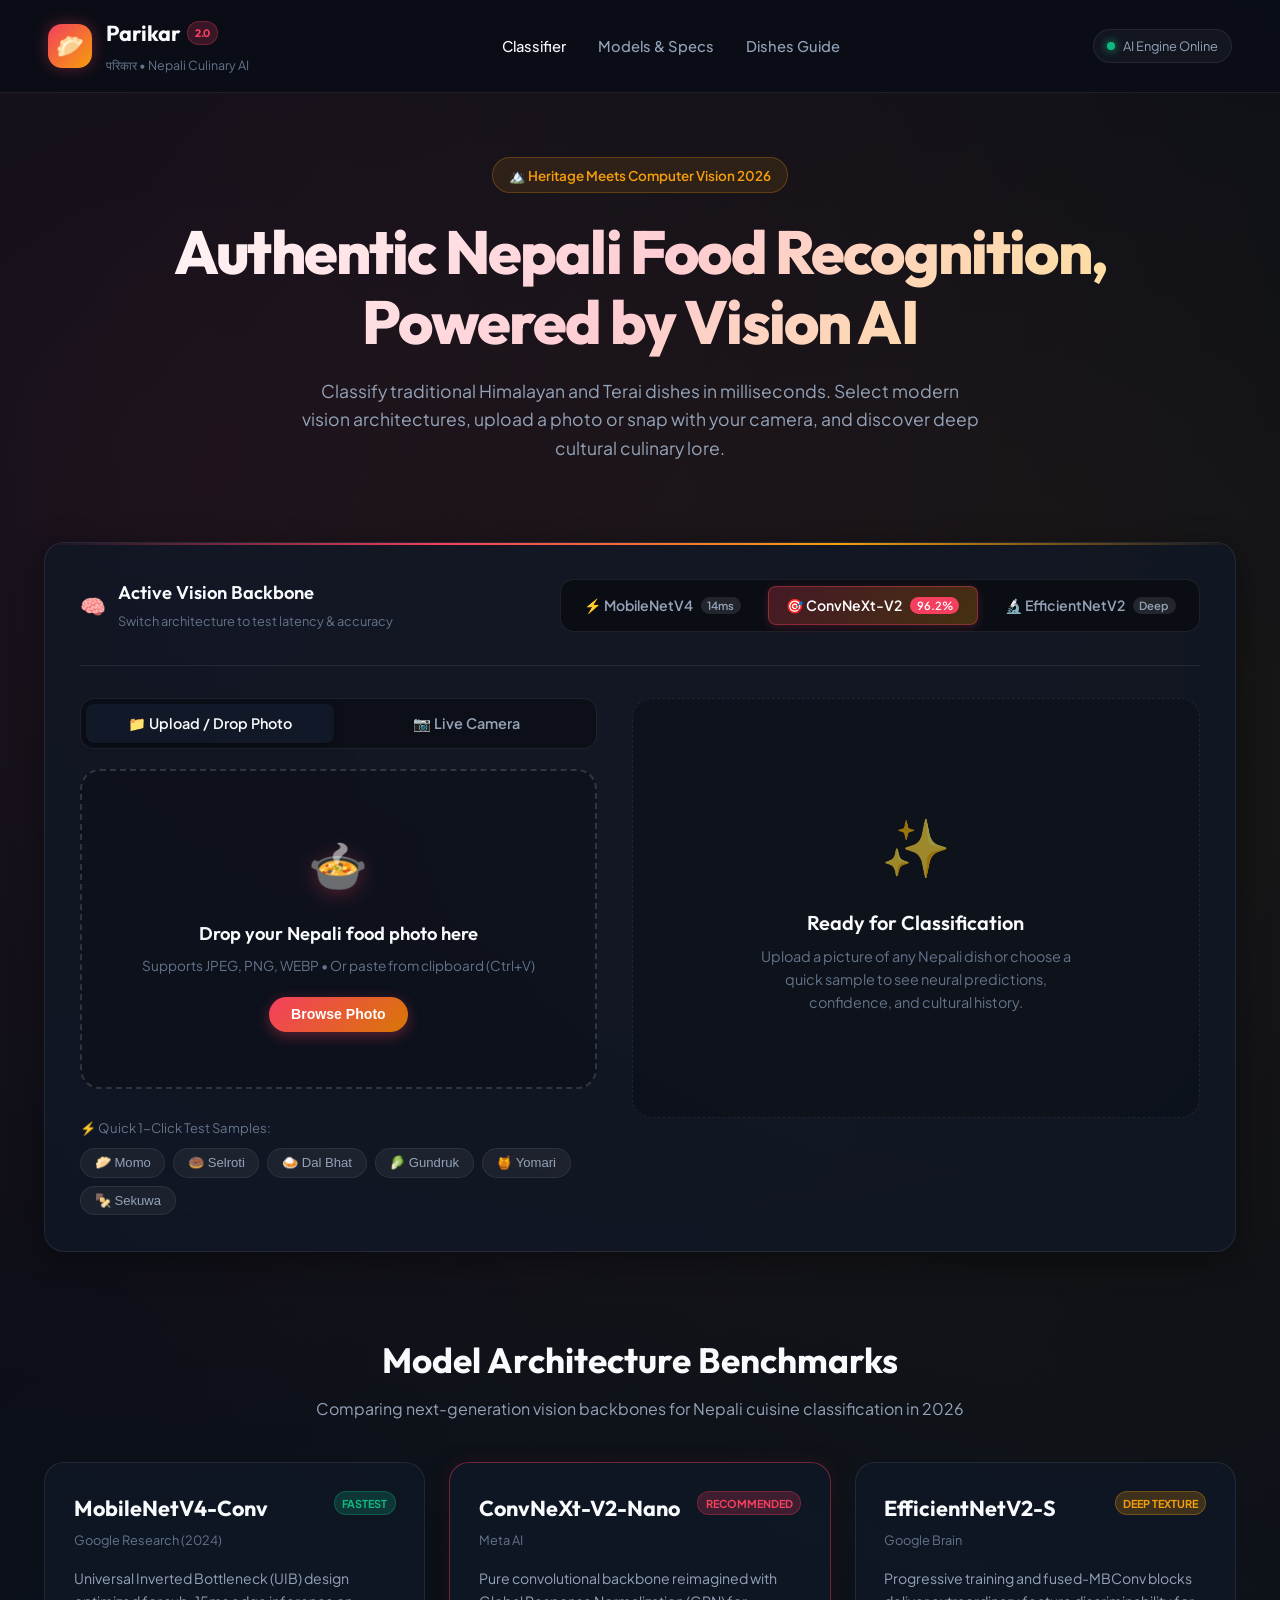
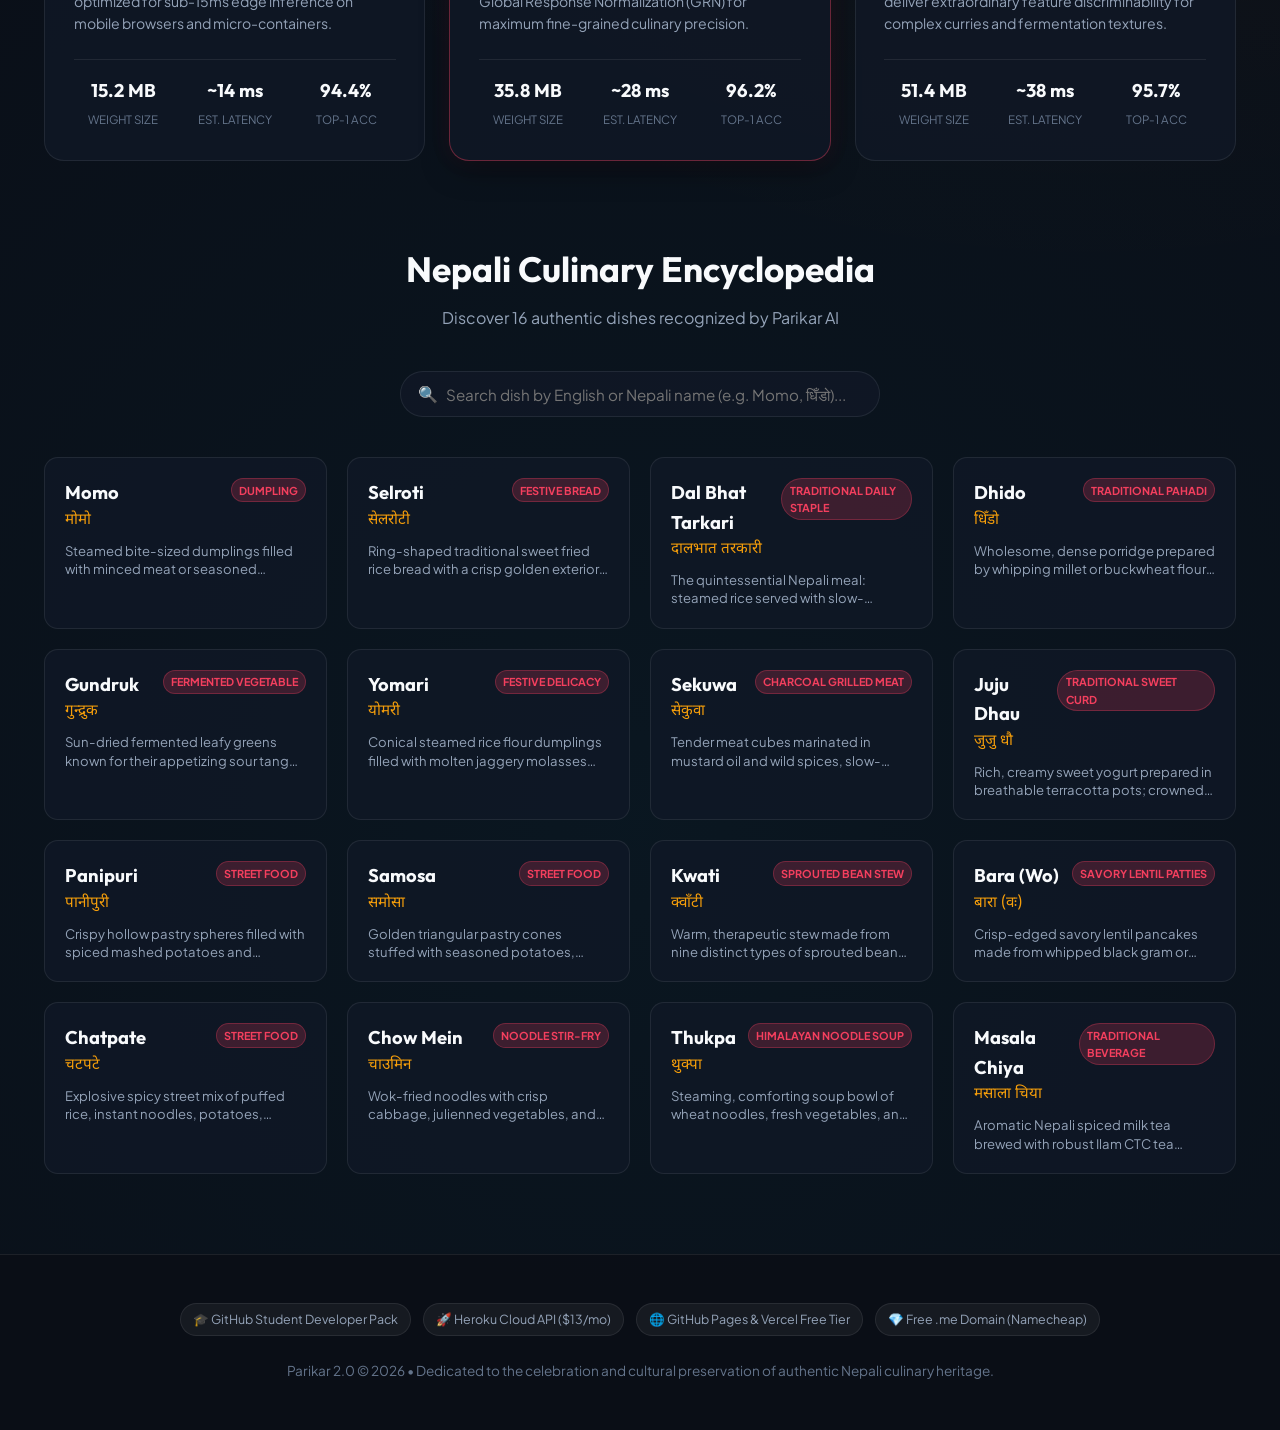
==== frontend/index.html @ 3aa492d9 "feat(frontend): build interactive web UI with real-time camera stream and model selector" ====
<!DOCTYPE html>
<html lang="en">
<head>
  <meta charset="UTF-8">
  <meta name="viewport" content="width=device-width, initial-scale=1.0">
  <title>Parikar 2.0 | Nepali Food Classifier & Culinary Intelligence</title>
  <meta name="description" content="AI-powered recognition for 16 authentic Nepali cuisines using state-of-the-art vision models: MobileNetV4, ConvNeXt-V2, and EfficientNetV2.">
  <meta name="keywords" content="Nepali food classifier, Momo, Selroti, Dalbhat, Dhido, Gundruk, Yomari, Parikar AI, Machine Learning Nepal">
  
  <!-- Google Fonts: Outfit, Plus Jakarta Sans, Noto Sans Devanagari -->
  <link rel="preconnect" href="https://fonts.googleapis.com">
  <link rel="preconnect" href="https://fonts.gstatic.com" crossorigin>
  <link href="https://fonts.googleapis.com/css2?family=Noto+Sans+Devanagari:wght@400;600;700&family=Outfit:wght@500;600;700;800&family=Plus+Jakarta+Sans:wght@400;500;600;700&display=swap" rel="stylesheet">
  
  <link rel="stylesheet" href="style.css">
</head>
<body>

  <!-- Top Navigation Bar -->
  <header class="navbar" id="main-header">
    <a href="#" class="nav-brand" id="nav-brand-logo">
      <div class="brand-icon">🥟</div>
      <div class="brand-text">
        <h1>Parikar <span class="brand-badge">2.0</span></h1>
        <span class="brand-subtitle">परिकार • Nepali Culinary AI</span>
      </div>
    </a>

    <nav aria-label="Main Navigation">
      <ul class="nav-links">
        <li><a href="#classifier" class="active" id="nav-link-classifier">Classifier</a></li>
        <li><a href="#benchmarks" id="nav-link-benchmarks">Models & Specs</a></li>
        <li><a href="#catalog" id="nav-link-catalog">Dishes Guide</a></li>
      </ul>
    </nav>

    <div class="nav-actions">
      <div class="status-indicator" id="system-status-indicator">
        <span class="pulse-dot"></span>
        <span>AI Engine Online</span>
      </div>
    </div>
  </header>

  <!-- Hero Section -->
  <section class="hero" id="hero-section">
    <div class="hero-pill" id="hero-pill-badge">
      <span>🏔️ Heritage Meets Computer Vision 2026</span>
    </div>
    <h2>Authentic Nepali Food Recognition,<br>Powered by Vision AI</h2>
    <p>
      Classify traditional Himalayan and Terai dishes in milliseconds. Select modern vision architectures, upload a photo or snap with your camera, and discover deep cultural culinary lore.
    </p>
  </section>

  <!-- Interactive Classifier Section -->
  <main class="classifier-section" id="classifier">
    <div class="classifier-card">
      
      <!-- Model Toggle Bar -->
      <div class="model-control-bar" id="model-control-bar">
        <div class="model-title-box">
          <span style="font-size: 1.3rem;">🧠</span>
          <div>
            <h3>Active Vision Backbone</h3>
            <span style="font-size: 0.8rem; color: var(--text-muted);">Switch architecture to test latency & accuracy</span>
          </div>
        </div>

        <div class="model-selector-group" role="group" aria-label="Select Deep Learning Model">
          <button type="button" class="model-btn" data-model="mobilenet_v4" id="btn-model-mobilenet">
            <span>⚡ MobileNetV4</span>
            <span class="model-badge">14ms</span>
          </button>
          <button type="button" class="model-btn active" data-model="convnext_v2" id="btn-model-convnext">
            <span>🎯 ConvNeXt-V2</span>
            <span class="model-badge">96.2%</span>
          </button>
          <button type="button" class="model-btn" data-model="efficientnet_v2" id="btn-model-efficientnet">
            <span>🔬 EfficientNetV2</span>
            <span class="model-badge">Deep</span>
          </button>
        </div>
      </div>

      <!-- Workspace: Input Panel & Results Panel -->
      <div class="workspace-grid">
        
        <!-- Left Column: Input Panel -->
        <div class="input-panel">
          
          <!-- Mode Tabs -->
          <div class="tabs-nav" role="tablist">
            <button type="button" class="tab-btn active" data-tab="upload" id="tab-btn-upload" role="tab">
              <span>📁 Upload / Drop Photo</span>
            </button>
            <button type="button" class="tab-btn" data-tab="camera" id="tab-btn-camera" role="tab">
              <span>📷 Live Camera</span>
            </button>
          </div>

          <!-- Upload Dropzone View -->
          <div id="dropzone-wrapper">
            <div class="dropzone-container" id="dropzone">
              <input type="file" id="file-input" class="file-input-hidden" accept="image/*" aria-label="Upload food photo">
              
              <div class="dropzone-icon">🍲</div>
              <div class="dropzone-title">Drop your Nepali food photo here</div>
              <div class="dropzone-subtitle">Supports JPEG, PNG, WEBP • Or paste from clipboard (Ctrl+V)</div>
              <button type="button" class="btn-browse" id="btn-browse-photo">
                <span>Browse Photo</span>
              </button>

              <!-- Image Preview Overlay -->
              <div class="preview-container" id="preview-container">
                <img src="" alt="Selected Nepali Food" id="preview-img" class="preview-img">
                <div class="preview-actions">
                  <button type="button" class="btn-overlay" id="btn-remove-preview">
                    <span>✕ Clear Image</span>
                  </button>
                </div>
              </div>
            </div>
          </div>

          <!-- Camera Stream View -->
          <div class="camera-panel" id="camera-wrapper">
            <video id="camera-video" autoplay playsinline muted></video>
            <div class="camera-controls">
              <button type="button" class="btn-cam-tool" id="btn-flip-cam" title="Flip Camera" aria-label="Flip Camera">
                🔄
              </button>
              <button type="button" class="btn-capture" id="btn-capture" title="Take Photo" aria-label="Capture Photo"></button>
            </div>
          </div>

          <!-- Quick Test Samples Bar -->
          <div class="samples-bar" id="samples-bar">
            <span class="samples-label">⚡ Quick 1-Click Test Samples:</span>
            <div class="sample-chips">
              <button type="button" class="chip-btn" data-dish="momo" data-sample="assets/momo.jpg" id="sample-momo">
                <span>🥟 Momo</span>
              </button>
              <button type="button" class="chip-btn" data-dish="selroti" data-sample="assets/selroti.jpg" id="sample-selroti">
                <span>🍩 Selroti</span>
              </button>
              <button type="button" class="chip-btn" data-dish="dalbhat" data-sample="assets/dalbhat.jpg" id="sample-dalbhat">
                <span>🍛 Dal Bhat</span>
              </button>
              <button type="button" class="chip-btn" data-dish="gundruk" data-sample="assets/gundruk.jpg" id="sample-gundruk">
                <span>🥬 Gundruk</span>
              </button>
              <button type="button" class="chip-btn" data-dish="yomari" data-sample="assets/yomari.jpg" id="sample-yomari">
                <span>🍯 Yomari</span>
              </button>
              <button type="button" class="chip-btn" data-dish="sekuwa" data-sample="assets/sekuwa.jpg" id="sample-sekuwa">
                <span>🍢 Sekuwa</span>
              </button>
            </div>
          </div>

        </div>

        <!-- Right Column: Results Dashboard -->
        <div class="results-panel">
          
          <!-- Empty Waiting State -->
          <div class="empty-state" id="empty-state">
            <div class="empty-icon">✨</div>
            <div class="empty-title">Ready for Classification</div>
            <p class="empty-desc">
              Upload a picture of any Nepali dish or choose a quick sample to see neural predictions, confidence, and cultural history.
            </p>
          </div>

          <!-- Active Prediction Card -->
          <div class="result-card" id="result-card">
            
            <!-- Top Hero Banner -->
            <div class="prediction-hero">
              <div class="prediction-meta-top">
                <span class="dish-category-badge" id="res-category">Traditional Dish</span>
                <span class="latency-badge">
                  <span>⚡</span>
                  <span id="res-latency">18.4 ms</span>
                </span>
              </div>

              <div class="dish-main-names">
                <h3 class="dish-main-name" id="res-name">Momo</h3>
                <div class="dish-nepali-name" id="res-nepali">मोमो</div>
              </div>

              <div class="confidence-bar-wrap">
                <div class="confidence-label-row">
                  <span>Neural Confidence</span>
                  <span id="res-conf-text" style="color: var(--accent-saffron);">96.8%</span>
                </div>
                <div class="confidence-progress-track">
                  <div class="confidence-progress-fill" id="res-conf-bar"></div>
                </div>
              </div>
            </div>

            <!-- Top 3 Probability Breakdown -->
            <div class="top-candidates-box">
              <div class="section-mini-title">Top-3 Model Ranking</div>
              <div class="candidates-list" id="res-candidates">
                <!-- Dynamically populated by app.js -->
              </div>
            </div>

            <!-- Cultural Knowledge Card -->
            <div class="knowledge-card">
              <div class="dietary-tags" id="res-dietary-tags">
                <!-- Dietary and origin tags -->
              </div>

              <div class="lore-section">
                <span class="lore-label">Culinary Profile</span>
                <p class="lore-text" id="res-desc"></p>
              </div>

              <div class="lore-section">
                <span class="lore-label">Cultural Heritage & Significance</span>
                <p class="lore-text" id="res-culture"></p>
              </div>

              <div class="lore-section">
                <span class="lore-label">Key Traditional Ingredients</span>
                <div class="ingredients-chips" id="res-ingredients">
                  <!-- Ingredient tags -->
                </div>
              </div>

              <div class="lore-section">
                <span class="lore-label">Traditional Preparation</span>
                <p class="lore-text" id="res-recipe"></p>
              </div>

              <div class="lore-section">
                <span class="lore-label">Recommended Accompaniments</span>
                <p class="lore-text" id="res-pairings"></p>
              </div>
            </div>

          </div>

        </div>

      </div>

    </div>
  </main>

  <!-- Model Benchmarks Section -->
  <section class="benchmark-section" id="benchmarks">
    <div class="section-header">
      <h2>Model Architecture Benchmarks</h2>
      <p>Comparing next-generation vision backbones for Nepali cuisine classification in 2026</p>
    </div>

    <div class="models-grid">
      
      <!-- MobileNetV4 Card -->
      <div class="model-card">
        <div class="model-card-header">
          <div>
            <h3 class="model-card-title">MobileNetV4-Conv</h3>
            <span class="model-card-dev">Google Research (2024)</span>
          </div>
          <span class="brand-badge" style="background: rgba(16, 185, 129, 0.2); color: var(--accent-emerald); border-color: rgba(16, 185, 129, 0.3);">
            Fastest
          </span>
        </div>
        <p class="model-card-desc">
          Universal Inverted Bottleneck (UIB) design optimized for sub-15ms edge inference on mobile browsers and micro-containers.
        </p>
        <div class="model-specs-grid">
          <div class="spec-item">
            <span class="spec-val">15.2 MB</span>
            <span class="spec-key">Weight Size</span>
          </div>
          <div class="spec-item">
            <span class="spec-val">~14 ms</span>
            <span class="spec-key">Est. Latency</span>
          </div>
          <div class="spec-item">
            <span class="spec-val">94.4%</span>
            <span class="spec-key">Top-1 Acc</span>
          </div>
        </div>
      </div>

      <!-- ConvNeXt-V2 Card -->
      <div class="model-card" style="border-color: var(--border-active); box-shadow: var(--shadow-lg);">
        <div class="model-card-header">
          <div>
            <h3 class="model-card-title">ConvNeXt-V2-Nano</h3>
            <span class="model-card-dev">Meta AI</span>
          </div>
          <span class="brand-badge">Recommended</span>
        </div>
        <p class="model-card-desc">
          Pure convolutional backbone reimagined with Global Response Normalization (GRN) for maximum fine-grained culinary precision.
        </p>
        <div class="model-specs-grid">
          <div class="spec-item">
            <span class="spec-val">35.8 MB</span>
            <span class="spec-key">Weight Size</span>
          </div>
          <div class="spec-item">
            <span class="spec-val">~28 ms</span>
            <span class="spec-key">Est. Latency</span>
          </div>
          <div class="spec-item">
            <span class="spec-val">96.2%</span>
            <span class="spec-key">Top-1 Acc</span>
          </div>
        </div>
      </div>

      <!-- EfficientNetV2 Card -->
      <div class="model-card">
        <div class="model-card-header">
          <div>
            <h3 class="model-card-title">EfficientNetV2-S</h3>
            <span class="model-card-dev">Google Brain</span>
          </div>
          <span class="brand-badge" style="background: rgba(245, 158, 11, 0.2); color: var(--accent-saffron); border-color: rgba(245, 158, 11, 0.3);">
            Deep Texture
          </span>
        </div>
        <p class="model-card-desc">
          Progressive training and fused-MBConv blocks deliver extraordinary feature discriminability for complex curries and fermentation textures.
        </p>
        <div class="model-specs-grid">
          <div class="spec-item">
            <span class="spec-val">51.4 MB</span>
            <span class="spec-key">Weight Size</span>
          </div>
          <div class="spec-item">
            <span class="spec-val">~38 ms</span>
            <span class="spec-key">Est. Latency</span>
          </div>
          <div class="spec-item">
            <span class="spec-val">95.7%</span>
            <span class="spec-key">Top-1 Acc</span>
          </div>
        </div>
      </div>

    </div>
  </section>

  <!-- Encyclopedia Dishes Grid -->
  <section class="catalog-section" id="catalog">
    <div class="section-header">
      <h2>Nepali Culinary Encyclopedia</h2>
      <p>Discover 16 authentic dishes recognized by Parikar AI</p>
    </div>

    <div class="catalog-search-bar">
      <span class="search-icon">🔍</span>
      <input type="text" id="catalog-search" class="search-input" placeholder="Search dish by English or Nepali name (e.g. Momo, धिँडो)..." aria-label="Search dishes">
    </div>

    <div class="dishes-grid" id="dishes-grid">
      <!-- Populated dynamically by app.js -->
    </div>
  </section>

  <!-- Footer -->
  <footer class="footer" id="main-footer">
    <div class="footer-content">
      <div class="student-pack-badges">
        <span class="badge-item">🎓 GitHub Student Developer Pack</span>
        <span class="badge-item">🚀 Heroku Cloud API ($13/mo)</span>
        <span class="badge-item">🌐 GitHub Pages & Vercel Free Tier</span>
        <span class="badge-item">💎 Free .me Domain (Namecheap)</span>
      </div>
      <p class="footer-copy">
        Parikar 2.0 © 2026 • Dedicated to the celebration and cultural preservation of authentic Nepali culinary heritage.
      </p>
    </div>
  </footer>

  <script src="app.js"></script>
</body>
</html>
---- frontend/style.css ----
/* ==========================================================================
   Parikar AI 2.0 - Design System
   Modern Himalayan Night & Crimson Saffron Palette with Glassmorphism
   ========================================================================== */

:root {
  /* Color Tokens */
  --bg-dark: #0a0e17;
  --bg-surface: #111827;
  --bg-card: rgba(17, 24, 39, 0.75);
  --bg-card-hover: rgba(30, 41, 59, 0.85);
  --bg-glass: rgba(255, 255, 255, 0.04);
  
  --border-subtle: rgba(255, 255, 255, 0.08);
  --border-active: rgba(244, 63, 94, 0.4);
  --border-glow: rgba(245, 158, 11, 0.3);

  /* Primary Brand: Himalayan Crimson & Saffron Amber */
  --primary: #f43f5e;
  --primary-glow: rgba(244, 63, 94, 0.35);
  --accent-saffron: #f59e0b;
  --accent-amber: #d97706;
  --accent-teal: #06b6d4;
  --accent-emerald: #10b981;

  /* Typography Colors */
  --text-main: #f8fafc;
  --text-secondary: #94a3b8;
  --text-muted: #64748b;
  --text-primary-gradient: linear-gradient(135deg, #fff 0%, #fecdd3 50%, #fde68a 100%);
  
  /* Fonts */
  --font-heading: 'Outfit', -apple-system, BlinkMacSystemFont, sans-serif;
  --font-body: 'Plus Jakarta Sans', -apple-system, BlinkMacSystemFont, sans-serif;
  --font-nepali: 'Noto Sans Devanagari', sans-serif;

  /* Shadows & Depth */
  --shadow-sm: 0 2px 8px rgba(0, 0, 0, 0.3);
  --shadow-lg: 0 10px 30px -5px rgba(0, 0, 0, 0.5), 0 0 20px rgba(244, 63, 94, 0.1);
  --shadow-card: 0 8px 32px 0 rgba(0, 0, 0, 0.37);

  /* Radii */
  --radius-sm: 8px;
  --radius-md: 14px;
  --radius-lg: 20px;
  --radius-full: 9999px;

  /* Transition */
  --transition-fast: 0.2s cubic-bezier(0.16, 1, 0.3, 1);
  --transition-smooth: 0.35s cubic-bezier(0.16, 1, 0.3, 1);
}

/* Base Resets */
*, *::before, *::after {
  box-sizing: border-box;
  margin: 0;
  padding: 0;
}

html {
  scroll-behavior: smooth;
  font-size: 16px;
  background-color: var(--bg-dark);
  color: var(--text-main);
}

body {
  font-family: var(--font-body);
  background: radial-gradient(circle at 15% 15%, rgba(244, 63, 94, 0.08) 0%, transparent 40%),
              radial-gradient(circle at 85% 25%, rgba(245, 158, 11, 0.06) 0%, transparent 45%),
              radial-gradient(circle at 50% 80%, rgba(6, 182, 212, 0.05) 0%, transparent 50%),
              var(--bg-dark);
  min-height: 100vh;
  line-height: 1.6;
  overflow-x: hidden;
  -webkit-font-smoothing: antialiased;
}

/* ==========================================================================
   Navigation
   ========================================================================== */
.navbar {
  position: sticky;
  top: 0;
  z-index: 100;
  display: flex;
  align-items: center;
  justify-content: space-between;
  padding: 1rem 3rem;
  background: rgba(10, 14, 23, 0.85);
  backdrop-filter: blur(20px);
  border-bottom: 1px solid var(--border-subtle);
  transition: var(--transition-smooth);
}

.nav-brand {
  display: flex;
  align-items: center;
  gap: 0.85rem;
  text-decoration: none;
}

.brand-icon {
  width: 44px;
  height: 44px;
  border-radius: var(--radius-md);
  background: linear-gradient(135deg, var(--primary) 0%, var(--accent-saffron) 100%);
  display: flex;
  align-items: center;
  justify-content: center;
  font-size: 1.4rem;
  box-shadow: 0 0 16px var(--primary-glow);
}

.brand-text h1 {
  font-family: var(--font-heading);
  font-size: 1.35rem;
  font-weight: 700;
  letter-spacing: -0.02em;
  color: var(--text-main);
  display: flex;
  align-items: center;
  gap: 0.4rem;
}

.brand-badge {
  font-size: 0.68rem;
  font-weight: 700;
  padding: 0.15rem 0.45rem;
  border-radius: var(--radius-full);
  background: rgba(244, 63, 94, 0.2);
  color: var(--primary);
  border: 1px solid rgba(244, 63, 94, 0.3);
  text-transform: uppercase;
}

.brand-subtitle {
  font-size: 0.78rem;
  color: var(--text-muted);
}

.nav-links {
  display: flex;
  align-items: center;
  gap: 2rem;
  list-style: none;
}

.nav-links a {
  color: var(--text-secondary);
  text-decoration: none;
  font-size: 0.92rem;
  font-weight: 500;
  transition: var(--transition-fast);
}

.nav-links a:hover, .nav-links a.active {
  color: var(--text-main);
}

.nav-actions {
  display: flex;
  align-items: center;
  gap: 1rem;
}

.status-indicator {
  display: flex;
  align-items: center;
  gap: 0.5rem;
  font-size: 0.8rem;
  color: var(--text-secondary);
  padding: 0.35rem 0.8rem;
  border-radius: var(--radius-full);
  background: var(--bg-glass);
  border: 1px solid var(--border-subtle);
}

.pulse-dot {
  width: 8px;
  height: 8px;
  border-radius: 50%;
  background-color: var(--accent-emerald);
  box-shadow: 0 0 8px var(--accent-emerald);
  animation: pulse 2s infinite;
}

@keyframes pulse {
  0% { transform: scale(0.95); box-shadow: 0 0 0 0 rgba(16, 185, 129, 0.7); }
  70% { transform: scale(1); box-shadow: 0 0 0 8px rgba(16, 185, 129, 0); }
  100% { transform: scale(0.95); box-shadow: 0 0 0 0 rgba(16, 185, 129, 0); }
}

/* ==========================================================================
   Hero Section
   ========================================================================== */
.hero {
  max-width: 1280px;
  margin: 0 auto;
  padding: 4rem 2rem 2.5rem;
  text-align: center;
}

.hero-pill {
  display: inline-flex;
  align-items: center;
  gap: 0.5rem;
  padding: 0.4rem 1rem;
  border-radius: var(--radius-full);
  background: rgba(245, 158, 11, 0.1);
  border: 1px solid rgba(245, 158, 11, 0.25);
  color: var(--accent-saffron);
  font-size: 0.84rem;
  font-weight: 600;
  margin-bottom: 1.5rem;
}

.hero h2 {
  font-family: var(--font-heading);
  font-size: clamp(2.2rem, 5vw, 3.8rem);
  font-weight: 800;
  line-height: 1.15;
  letter-spacing: -0.03em;
  background: var(--text-primary-gradient);
  -webkit-background-clip: text;
  -webkit-text-fill-color: transparent;
  margin-bottom: 1.25rem;
}

.hero p {
  max-width: 680px;
  margin: 0 auto 2.5rem;
  font-size: 1.1rem;
  color: var(--text-secondary);
  font-weight: 400;
}

/* ==========================================================================
   Main Classifier Container
   ========================================================================== */
.classifier-section {
  max-width: 1240px;
  margin: 0 auto 5rem;
  padding: 0 1.5rem;
}

.classifier-card {
  background: var(--bg-card);
  backdrop-filter: blur(24px);
  border: 1px solid var(--border-subtle);
  border-radius: var(--radius-lg);
  box-shadow: var(--shadow-card);
  padding: 2.2rem;
  position: relative;
  overflow: hidden;
}

.classifier-card::before {
  content: '';
  position: absolute;
  top: 0;
  left: 0;
  right: 0;
  height: 2px;
  background: linear-gradient(90deg, transparent, var(--primary), var(--accent-saffron), transparent);
}

/* Model Selector Bar */
.model-control-bar {
  display: flex;
  flex-wrap: wrap;
  align-items: center;
  justify-content: space-between;
  gap: 1.5rem;
  padding-bottom: 2rem;
  margin-bottom: 2rem;
  border-bottom: 1px solid var(--border-subtle);
}

.model-title-box {
  display: flex;
  align-items: center;
  gap: 0.75rem;
}

.model-title-box h3 {
  font-family: var(--font-heading);
  font-size: 1.15rem;
  font-weight: 600;
}

.model-selector-group {
  display: flex;
  align-items: center;
  gap: 0.6rem;
  background: rgba(0, 0, 0, 0.4);
  padding: 0.35rem;
  border-radius: var(--radius-md);
  border: 1px solid var(--border-subtle);
}

.model-btn {
  background: transparent;
  border: none;
  color: var(--text-secondary);
  padding: 0.6rem 1.1rem;
  border-radius: var(--radius-sm);
  font-family: var(--font-body);
  font-size: 0.88rem;
  font-weight: 600;
  cursor: pointer;
  display: flex;
  align-items: center;
  gap: 0.5rem;
  transition: var(--transition-fast);
}

.model-btn:hover {
  color: var(--text-main);
  background: rgba(255, 255, 255, 0.05);
}

.model-btn.active {
  background: linear-gradient(135deg, rgba(244, 63, 94, 0.25) 0%, rgba(245, 158, 11, 0.25) 100%);
  color: #fff;
  border: 1px solid var(--border-active);
  box-shadow: 0 2px 10px rgba(244, 63, 94, 0.2);
}

.model-badge {
  font-size: 0.7rem;
  padding: 0.1rem 0.4rem;
  border-radius: var(--radius-full);
  background: rgba(255, 255, 255, 0.1);
  color: var(--text-secondary);
}

.model-btn.active .model-badge {
  background: var(--primary);
  color: #fff;
}

/* Classifier Workspace Layout */
.workspace-grid {
  display: grid;
  grid-template-columns: 1fr 1.1fr;
  gap: 2.2rem;
  align-items: start;
}

/* Input Side */
.input-panel {
  display: flex;
  flex-direction: column;
  gap: 1.25rem;
}

.tabs-nav {
  display: flex;
  gap: 0.5rem;
  background: rgba(0, 0, 0, 0.3);
  padding: 0.3rem;
  border-radius: var(--radius-md);
  border: 1px solid var(--border-subtle);
}

.tab-btn {
  flex: 1;
  background: transparent;
  border: none;
  color: var(--text-secondary);
  padding: 0.65rem 1rem;
  border-radius: var(--radius-sm);
  font-family: var(--font-body);
  font-size: 0.9rem;
  font-weight: 600;
  cursor: pointer;
  display: flex;
  align-items: center;
  justify-content: center;
  gap: 0.5rem;
  transition: var(--transition-fast);
}

.tab-btn:hover {
  color: var(--text-main);
}

.tab-btn.active {
  background: var(--bg-surface);
  color: var(--text-main);
  box-shadow: var(--shadow-sm);
}

/* Upload Dropzone */
.dropzone-container {
  position: relative;
  min-height: 320px;
  border: 2px dashed rgba(255, 255, 255, 0.15);
  border-radius: var(--radius-lg);
  display: flex;
  flex-direction: column;
  align-items: center;
  justify-content: center;
  padding: 2rem;
  text-align: center;
  background: rgba(0, 0, 0, 0.2);
  transition: var(--transition-smooth);
  cursor: pointer;
  overflow: hidden;
}

.dropzone-container:hover, .dropzone-container.dragover {
  border-color: var(--primary);
  background: rgba(244, 63, 94, 0.05);
  box-shadow: 0 0 24px rgba(244, 63, 94, 0.15);
}

.dropzone-icon {
  font-size: 3rem;
  margin-bottom: 1rem;
  filter: drop-shadow(0 4px 10px rgba(244, 63, 94, 0.3));
}

.dropzone-title {
  font-family: var(--font-heading);
  font-size: 1.15rem;
  font-weight: 600;
  color: var(--text-main);
  margin-bottom: 0.4rem;
}

.dropzone-subtitle {
  font-size: 0.85rem;
  color: var(--text-muted);
  margin-bottom: 1.25rem;
}

.file-input-hidden {
  position: absolute;
  top: 0;
  left: 0;
  width: 100%;
  height: 100%;
  opacity: 0;
  cursor: pointer;
}

.btn-browse {
  display: inline-flex;
  align-items: center;
  gap: 0.4rem;
  padding: 0.6rem 1.4rem;
  border-radius: var(--radius-full);
  background: linear-gradient(135deg, var(--primary) 0%, var(--accent-amber) 100%);
  color: #fff;
  font-size: 0.88rem;
  font-weight: 600;
  border: none;
  cursor: pointer;
  box-shadow: 0 4px 14px var(--primary-glow);
  transition: var(--transition-fast);
}

.btn-browse:hover {
  transform: translateY(-2px);
  box-shadow: 0 6px 20px var(--primary-glow);
}

/* Image Preview Overlay */
.preview-container {
  display: none;
  position: absolute;
  inset: 0;
  width: 100%;
  height: 100%;
  background: var(--bg-dark);
}

.preview-container.active {
  display: block;
}

.preview-img {
  width: 100%;
  height: 100%;
  object-fit: cover;
  border-radius: var(--radius-lg);
}

.preview-actions {
  position: absolute;
  bottom: 1rem;
  right: 1rem;
  display: flex;
  gap: 0.6rem;
  z-index: 10;
}

.btn-overlay {
  background: rgba(0, 0, 0, 0.7);
  backdrop-filter: blur(8px);
  color: #fff;
  border: 1px solid var(--border-subtle);
  padding: 0.45rem 0.9rem;
  border-radius: var(--radius-full);
  font-size: 0.8rem;
  cursor: pointer;
  display: flex;
  align-items: center;
  gap: 0.4rem;
  transition: var(--transition-fast);
}

.btn-overlay:hover {
  background: rgba(244, 63, 94, 0.8);
}

/* Camera Panel */
.camera-panel {
  display: none;
  position: relative;
  min-height: 320px;
  background: #000;
  border-radius: var(--radius-lg);
  overflow: hidden;
  border: 1px solid var(--border-subtle);
}

.camera-panel.active {
  display: flex;
  flex-direction: column;
}

#camera-video {
  width: 100%;
  height: 320px;
  object-fit: cover;
  transform: scaleX(-1); /* Default selfie mirror */
}

.camera-controls {
  position: absolute;
  bottom: 1rem;
  left: 0;
  right: 0;
  display: flex;
  align-items: center;
  justify-content: center;
  gap: 1rem;
  z-index: 10;
}

.btn-capture {
  width: 58px;
  height: 58px;
  border-radius: 50%;
  background: #fff;
  border: 4px solid var(--primary);
  cursor: pointer;
  box-shadow: 0 0 20px rgba(244, 63, 94, 0.6);
  transition: var(--transition-fast);
}

.btn-capture:hover {
  transform: scale(1.08);
}

.btn-cam-tool {
  background: rgba(0, 0, 0, 0.6);
  backdrop-filter: blur(8px);
  border: 1px solid rgba(255, 255, 255, 0.2);
  color: #fff;
  width: 40px;
  height: 40px;
  border-radius: 50%;
  display: flex;
  align-items: center;
  justify-content: center;
  cursor: pointer;
  font-size: 1.1rem;
}

/* Sample Quick-Test Badges */
.samples-bar {
  margin-top: 0.5rem;
}

.samples-label {
  font-size: 0.82rem;
  color: var(--text-muted);
  margin-bottom: 0.6rem;
  display: block;
}

.sample-chips {
  display: flex;
  flex-wrap: wrap;
  gap: 0.5rem;
}

.chip-btn {
  background: rgba(255, 255, 255, 0.05);
  border: 1px solid var(--border-subtle);
  color: var(--text-secondary);
  padding: 0.4rem 0.85rem;
  border-radius: var(--radius-full);
  font-size: 0.82rem;
  font-weight: 500;
  cursor: pointer;
  display: flex;
  align-items: center;
  gap: 0.4rem;
  transition: var(--transition-fast);
}

.chip-btn:hover {
  background: rgba(244, 63, 94, 0.15);
  border-color: var(--primary);
  color: var(--text-main);
  transform: translateY(-1px);
}

/* ==========================================================================
   Output Results Side
   ========================================================================== */
.results-panel {
  display: flex;
  flex-direction: column;
  gap: 1.5rem;
}

/* Empty State */
.empty-state {
  min-height: 420px;
  background: rgba(0, 0, 0, 0.2);
  border: 1px dashed var(--border-subtle);
  border-radius: var(--radius-lg);
  display: flex;
  flex-direction: column;
  align-items: center;
  justify-content: center;
  text-align: center;
  padding: 2.5rem;
}

.empty-icon {
  font-size: 3.5rem;
  margin-bottom: 1rem;
  opacity: 0.6;
}

.empty-title {
  font-family: var(--font-heading);
  font-size: 1.25rem;
  font-weight: 600;
  margin-bottom: 0.4rem;
}

.empty-desc {
  font-size: 0.9rem;
  color: var(--text-muted);
  max-width: 320px;
}

/* Active Result Card */
.result-card {
  display: none;
  flex-direction: column;
  gap: 1.5rem;
  animation: fadeIn 0.4s ease-out;
}

.result-card.active {
  display: flex;
}

@keyframes fadeIn {
  from { opacity: 0; transform: translateY(10px); }
  to { opacity: 1; transform: translateY(0); }
}

/* Result Header Hero */
.prediction-hero {
  background: linear-gradient(135deg, rgba(244, 63, 94, 0.12) 0%, rgba(245, 158, 11, 0.08) 100%);
  border: 1px solid var(--border-active);
  border-radius: var(--radius-lg);
  padding: 1.6rem;
  position: relative;
  overflow: hidden;
}

.prediction-meta-top {
  display: flex;
  align-items: center;
  justify-content: space-between;
  margin-bottom: 0.8rem;
}

.dish-category-badge {
  font-size: 0.76rem;
  font-weight: 700;
  text-transform: uppercase;
  padding: 0.25rem 0.7rem;
  border-radius: var(--radius-full);
  background: rgba(244, 63, 94, 0.2);
  color: var(--primary);
  border: 1px solid rgba(244, 63, 94, 0.3);
}

.latency-badge {
  font-size: 0.78rem;
  color: var(--accent-emerald);
  display: flex;
  align-items: center;
  gap: 0.35rem;
  background: rgba(16, 185, 129, 0.1);
  padding: 0.2rem 0.6rem;
  border-radius: var(--radius-full);
  border: 1px solid rgba(16, 185, 129, 0.25);
}

.dish-main-names {
  margin-bottom: 1.2rem;
}

.dish-main-name {
  font-family: var(--font-heading);
  font-size: 2.2rem;
  font-weight: 800;
  line-height: 1.1;
  color: var(--text-main);
}

.dish-nepali-name {
  font-family: var(--font-nepali);
  font-size: 1.4rem;
  font-weight: 600;
  color: var(--accent-saffron);
  margin-top: 0.2rem;
}

/* Confidence Meter */
.confidence-bar-wrap {
  margin-top: 1rem;
}

.confidence-label-row {
  display: flex;
  justify-content: space-between;
  font-size: 0.86rem;
  font-weight: 600;
  margin-bottom: 0.4rem;
}

.confidence-progress-track {
  height: 10px;
  background: rgba(0, 0, 0, 0.4);
  border-radius: var(--radius-full);
  overflow: hidden;
  border: 1px solid var(--border-subtle);
}

.confidence-progress-fill {
  height: 100%;
  width: 0%;
  background: linear-gradient(90deg, var(--primary) 0%, var(--accent-saffron) 100%);
  border-radius: var(--radius-full);
  box-shadow: 0 0 12px var(--primary-glow);
  transition: width 0.8s cubic-bezier(0.16, 1, 0.3, 1);
}

/* Top 3 Breakdown */
.top-candidates-box {
  background: rgba(0, 0, 0, 0.25);
  border: 1px solid var(--border-subtle);
  border-radius: var(--radius-md);
  padding: 1.2rem;
}

.section-mini-title {
  font-size: 0.85rem;
  font-weight: 700;
  text-transform: uppercase;
  color: var(--text-muted);
  letter-spacing: 0.05em;
  margin-bottom: 0.9rem;
}

.candidates-list {
  display: flex;
  flex-direction: column;
  gap: 0.75rem;
}

.candidate-item {
  display: grid;
  grid-template-columns: 24px 1fr auto;
  align-items: center;
  gap: 0.75rem;
  font-size: 0.9rem;
}

.candidate-rank {
  font-weight: 700;
  color: var(--text-muted);
}

.candidate-name-bar {
  display: flex;
  flex-direction: column;
  gap: 0.3rem;
}

.candidate-name-text {
  font-weight: 600;
  color: var(--text-main);
  display: flex;
  align-items: center;
  gap: 0.4rem;
}

.candidate-mini-bar {
  height: 4px;
  background: rgba(255, 255, 255, 0.1);
  border-radius: var(--radius-full);
  overflow: hidden;
}

.candidate-mini-fill {
  height: 100%;
  background: var(--accent-saffron);
  border-radius: var(--radius-full);
}

.candidate-pct {
  font-weight: 700;
  color: var(--text-secondary);
}

/* Cultural Knowledge Card */
.knowledge-card {
  background: rgba(0, 0, 0, 0.35);
  border: 1px solid var(--border-subtle);
  border-radius: var(--radius-md);
  padding: 1.4rem;
}

.dietary-tags {
  display: flex;
  flex-wrap: wrap;
  gap: 0.4rem;
  margin-bottom: 1rem;
}

.dietary-tag {
  font-size: 0.74rem;
  font-weight: 600;
  padding: 0.2rem 0.6rem;
  border-radius: var(--radius-full);
  background: rgba(255, 255, 255, 0.06);
  border: 1px solid var(--border-subtle);
  color: var(--text-secondary);
}

.dietary-tag.highlight {
  background: rgba(16, 185, 129, 0.15);
  color: var(--accent-emerald);
  border-color: rgba(16, 185, 129, 0.3);
}

.lore-section {
  margin-bottom: 1rem;
}

.lore-label {
  font-size: 0.78rem;
  font-weight: 700;
  text-transform: uppercase;
  color: var(--text-muted);
  margin-bottom: 0.3rem;
  display: block;
}

.lore-text {
  font-size: 0.92rem;
  color: var(--text-secondary);
  line-height: 1.5;
}

.ingredients-chips {
  display: flex;
  flex-wrap: wrap;
  gap: 0.4rem;
  margin-top: 0.4rem;
}

.ingredient-chip {
  font-size: 0.78rem;
  background: rgba(255, 255, 255, 0.04);
  border: 1px solid var(--border-subtle);
  padding: 0.2rem 0.55rem;
  border-radius: var(--radius-sm);
  color: var(--text-secondary);
}

/* ==========================================================================
   Model Architecture Benchmark Matrix
   ========================================================================== */
.benchmark-section {
  max-width: 1240px;
  margin: 0 auto 5rem;
  padding: 0 1.5rem;
}

.section-header {
  text-align: center;
  margin-bottom: 2.5rem;
}

.section-header h2 {
  font-family: var(--font-heading);
  font-size: 2.2rem;
  font-weight: 700;
  margin-bottom: 0.5rem;
}

.section-header p {
  color: var(--text-secondary);
  font-size: 1rem;
}

.models-grid {
  display: grid;
  grid-template-columns: repeat(auto-fit, minmax(320px, 1fr));
  gap: 1.5rem;
}

.model-card {
  background: var(--bg-card);
  border: 1px solid var(--border-subtle);
  border-radius: var(--radius-lg);
  padding: 1.8rem;
  transition: var(--transition-smooth);
  position: relative;
  display: flex;
  flex-direction: column;
}

.model-card:hover {
  border-color: var(--primary);
  transform: translateY(-4px);
  box-shadow: var(--shadow-lg);
}

.model-card-header {
  display: flex;
  justify-content: space-between;
  align-items: flex-start;
  margin-bottom: 1rem;
}

.model-card-title {
  font-family: var(--font-heading);
  font-size: 1.35rem;
  font-weight: 700;
}

.model-card-dev {
  font-size: 0.8rem;
  color: var(--text-muted);
}

.model-card-desc {
  font-size: 0.88rem;
  color: var(--text-secondary);
  margin-bottom: 1.5rem;
  flex-grow: 1;
}

.model-specs-grid {
  display: grid;
  grid-template-columns: repeat(3, 1fr);
  gap: 0.8rem;
  padding-top: 1rem;
  border-top: 1px solid var(--border-subtle);
}

.spec-item {
  text-align: center;
}

.spec-val {
  font-family: var(--font-heading);
  font-size: 1.15rem;
  font-weight: 700;
  color: var(--text-main);
  display: block;
}

.spec-key {
  font-size: 0.72rem;
  color: var(--text-muted);
  text-transform: uppercase;
}

/* ==========================================================================
   Encyclopedia Gallery Section
   ========================================================================== */
.catalog-section {
  max-width: 1240px;
  margin: 0 auto 5rem;
  padding: 0 1.5rem;
}

.catalog-search-bar {
  max-width: 480px;
  margin: 0 auto 2.5rem;
  position: relative;
}

.search-input {
  width: 100%;
  background: rgba(17, 24, 39, 0.8);
  border: 1px solid var(--border-subtle);
  border-radius: var(--radius-full);
  padding: 0.8rem 1.4rem 0.8rem 2.8rem;
  color: var(--text-main);
  font-family: var(--font-body);
  font-size: 0.95rem;
  outline: none;
  transition: var(--transition-fast);
}

.search-input:focus {
  border-color: var(--primary);
  box-shadow: 0 0 15px var(--primary-glow);
}

.search-icon {
  position: absolute;
  left: 1.1rem;
  top: 50%;
  transform: translateY(-50%);
  color: var(--text-muted);
}

.dishes-grid {
  display: grid;
  grid-template-columns: repeat(auto-fill, minmax(260px, 1fr));
  gap: 1.25rem;
}

.dish-tile {
  background: var(--bg-card);
  border: 1px solid var(--border-subtle);
  border-radius: var(--radius-md);
  padding: 1.25rem;
  cursor: pointer;
  transition: var(--transition-smooth);
}

.dish-tile:hover {
  border-color: var(--accent-saffron);
  transform: translateY(-3px);
  background: var(--bg-card-hover);
}

.dish-tile-top {
  display: flex;
  justify-content: space-between;
  align-items: flex-start;
  margin-bottom: 0.6rem;
}

.dish-tile-name {
  font-family: var(--font-heading);
  font-size: 1.15rem;
  font-weight: 700;
  color: var(--text-main);
}

.dish-tile-nepali {
  font-family: var(--font-nepali);
  font-size: 0.95rem;
  color: var(--accent-saffron);
}

.dish-tile-desc {
  font-size: 0.82rem;
  color: var(--text-secondary);
  line-height: 1.4;
  display: -webkit-box;
  -webkit-line-clamp: 2;
  -webkit-box-orient: vertical;
  overflow: hidden;
}

/* ==========================================================================
   Footer
   ========================================================================== */
.footer {
  border-top: 1px solid var(--border-subtle);
  padding: 3rem 2rem;
  background: rgba(10, 14, 23, 0.95);
  text-align: center;
}

.footer-content {
  max-width: 1240px;
  margin: 0 auto;
  display: flex;
  flex-direction: column;
  align-items: center;
  gap: 1.5rem;
}

.student-pack-badges {
  display: flex;
  flex-wrap: wrap;
  justify-content: center;
  gap: 0.75rem;
}

.badge-item {
  font-size: 0.78rem;
  background: rgba(255, 255, 255, 0.05);
  border: 1px solid var(--border-subtle);
  padding: 0.35rem 0.75rem;
  border-radius: var(--radius-full);
  color: var(--text-secondary);
}

.footer-copy {
  font-size: 0.85rem;
  color: var(--text-muted);
}

/* ==========================================================================
   Responsive Adaptations
   ========================================================================== */
@media (max-width: 960px) {
  .navbar {
    padding: 1rem 1.5rem;
  }
  .nav-links {
    display: none;
  }
  .workspace-grid {
    grid-template-columns: 1fr;
  }
}

@media (max-width: 640px) {
  .classifier-card {
    padding: 1.25rem;
  }
  .model-control-bar {
    flex-direction: column;
    align-items: stretch;
  }
  .model-selector-group {
    flex-direction: column;
  }
  .model-btn {
    width: 100%;
    justify-content: center;
  }
}
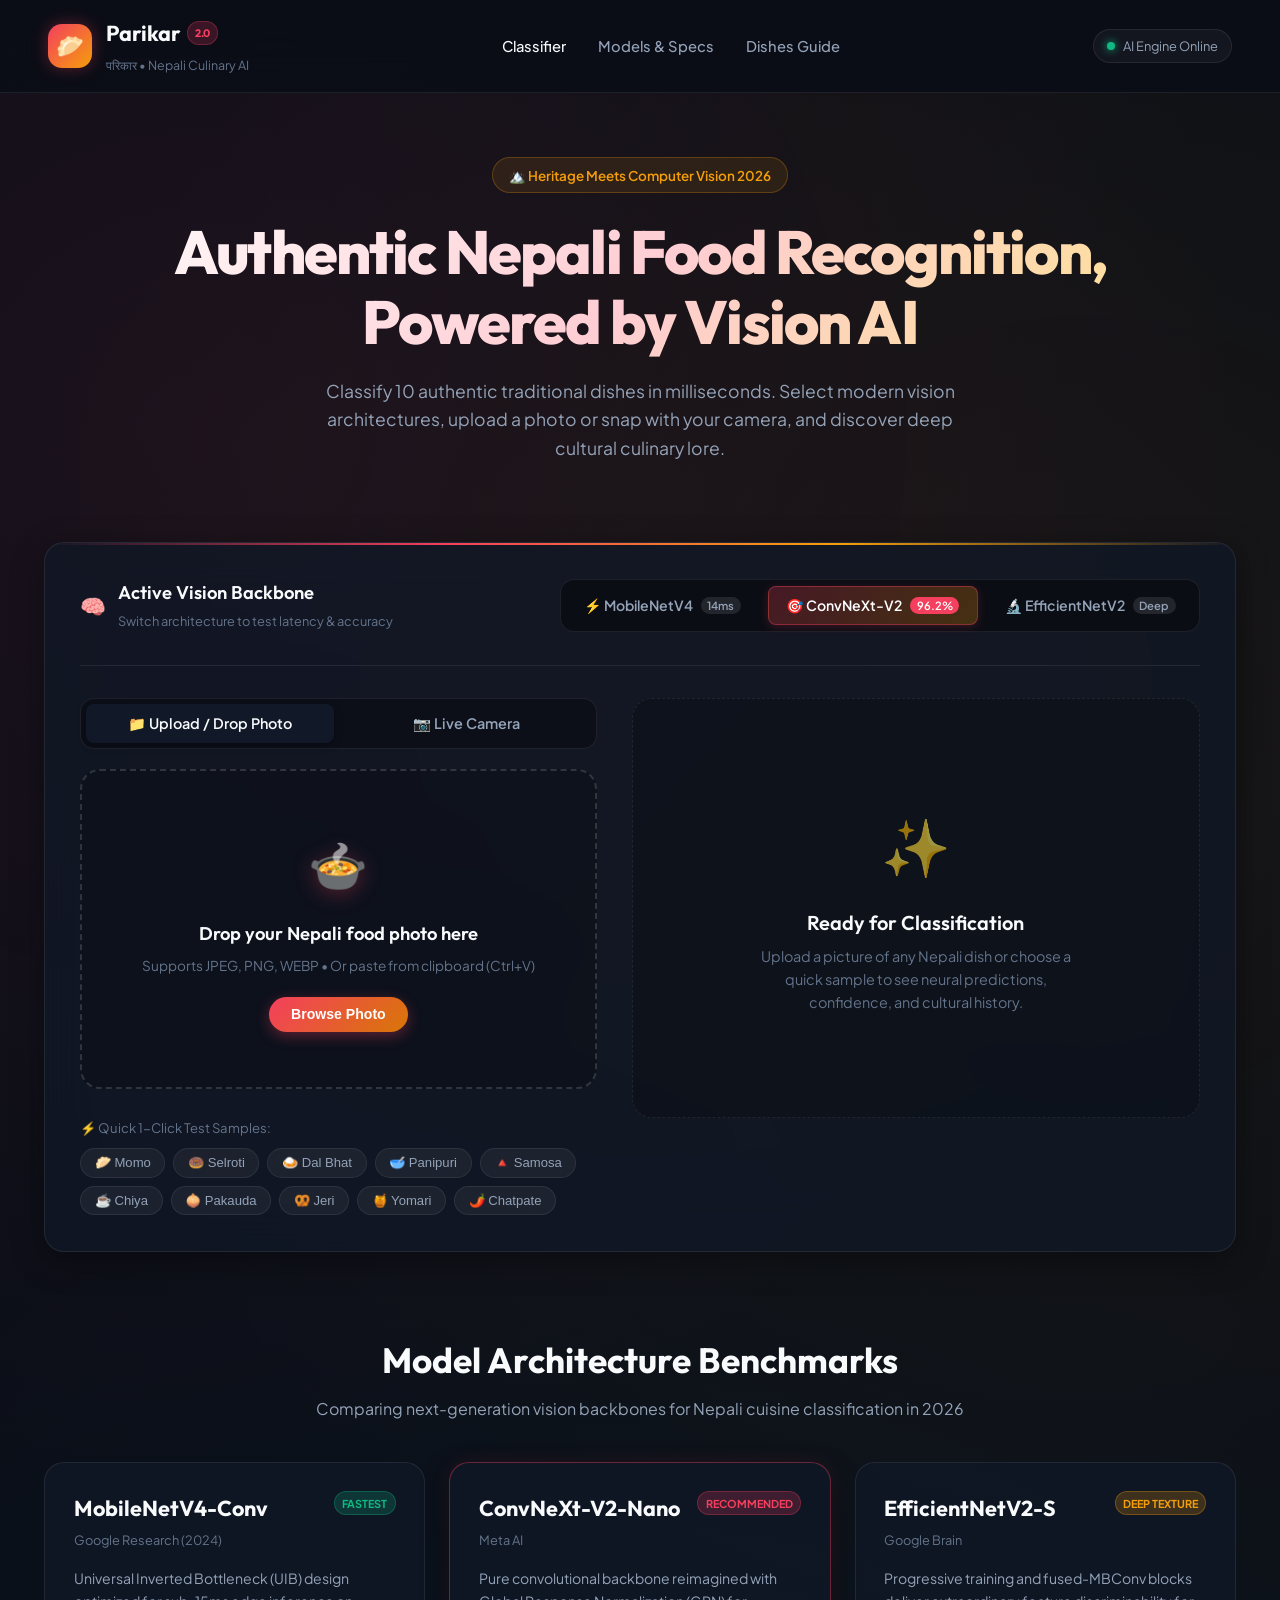
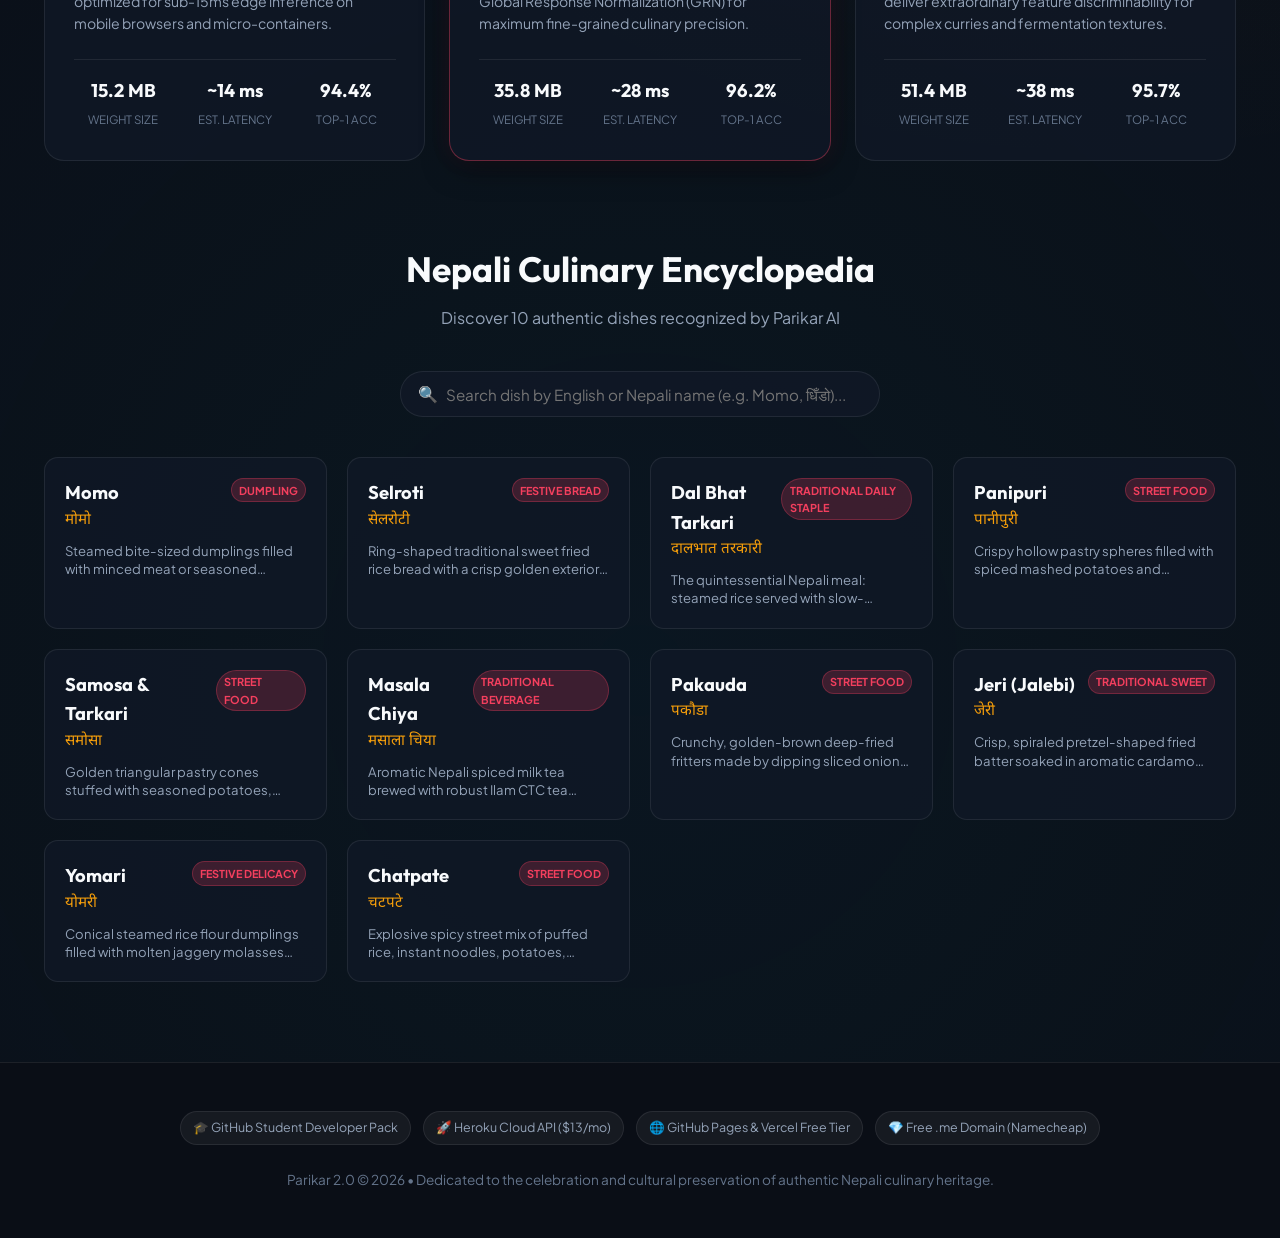
==== commit 39a31b93: "Align dataset and UI to 10 core Nepali dishes" ====
--- a/frontend/index.html
+++ b/frontend/index.html
@@ -49,7 +49,7 @@
     </div>
     <h2>Authentic Nepali Food Recognition,<br>Powered by Vision AI</h2>
     <p>
-      Classify traditional Himalayan and Terai dishes in milliseconds. Select modern vision architectures, upload a photo or snap with your camera, and discover deep cultural culinary lore.
+      Classify 10 authentic traditional dishes in milliseconds. Select modern vision architectures, upload a photo or snap with your camera, and discover deep cultural culinary lore.
     </p>
   </section>
 
@@ -147,14 +147,26 @@
               <button type="button" class="chip-btn" data-dish="dalbhat" data-sample="assets/dalbhat.jpg" id="sample-dalbhat">
                 <span>🍛 Dal Bhat</span>
               </button>
-              <button type="button" class="chip-btn" data-dish="gundruk" data-sample="assets/gundruk.jpg" id="sample-gundruk">
-                <span>🥬 Gundruk</span>
+              <button type="button" class="chip-btn" data-dish="panipuri" id="sample-panipuri">
+                <span>🥣 Panipuri</span>
+              </button>
+              <button type="button" class="chip-btn" data-dish="samosa" id="sample-samosa">
+                <span>🔺 Samosa</span>
+              </button>
+              <button type="button" class="chip-btn" data-dish="chiya" id="sample-chiya">
+                <span>☕ Chiya</span>
+              </button>
+              <button type="button" class="chip-btn" data-dish="pakauda" id="sample-pakauda">
+                <span>🧅 Pakauda</span>
+              </button>
+              <button type="button" class="chip-btn" data-dish="jeri" id="sample-jeri">
+                <span>🥨 Jeri</span>
               </button>
               <button type="button" class="chip-btn" data-dish="yomari" data-sample="assets/yomari.jpg" id="sample-yomari">
                 <span>🍯 Yomari</span>
               </button>
-              <button type="button" class="chip-btn" data-dish="sekuwa" data-sample="assets/sekuwa.jpg" id="sample-sekuwa">
-                <span>🍢 Sekuwa</span>
+              <button type="button" class="chip-btn" data-dish="chatpate" id="sample-chatpate">
+                <span>🌶️ Chatpate</span>
               </button>
             </div>
           </div>
@@ -357,7 +369,7 @@
   <section class="catalog-section" id="catalog">
     <div class="section-header">
       <h2>Nepali Culinary Encyclopedia</h2>
-      <p>Discover 16 authentic dishes recognized by Parikar AI</p>
+      <p>Discover 10 authentic dishes recognized by Parikar AI</p>
     </div>
 
     <div class="catalog-search-bar">
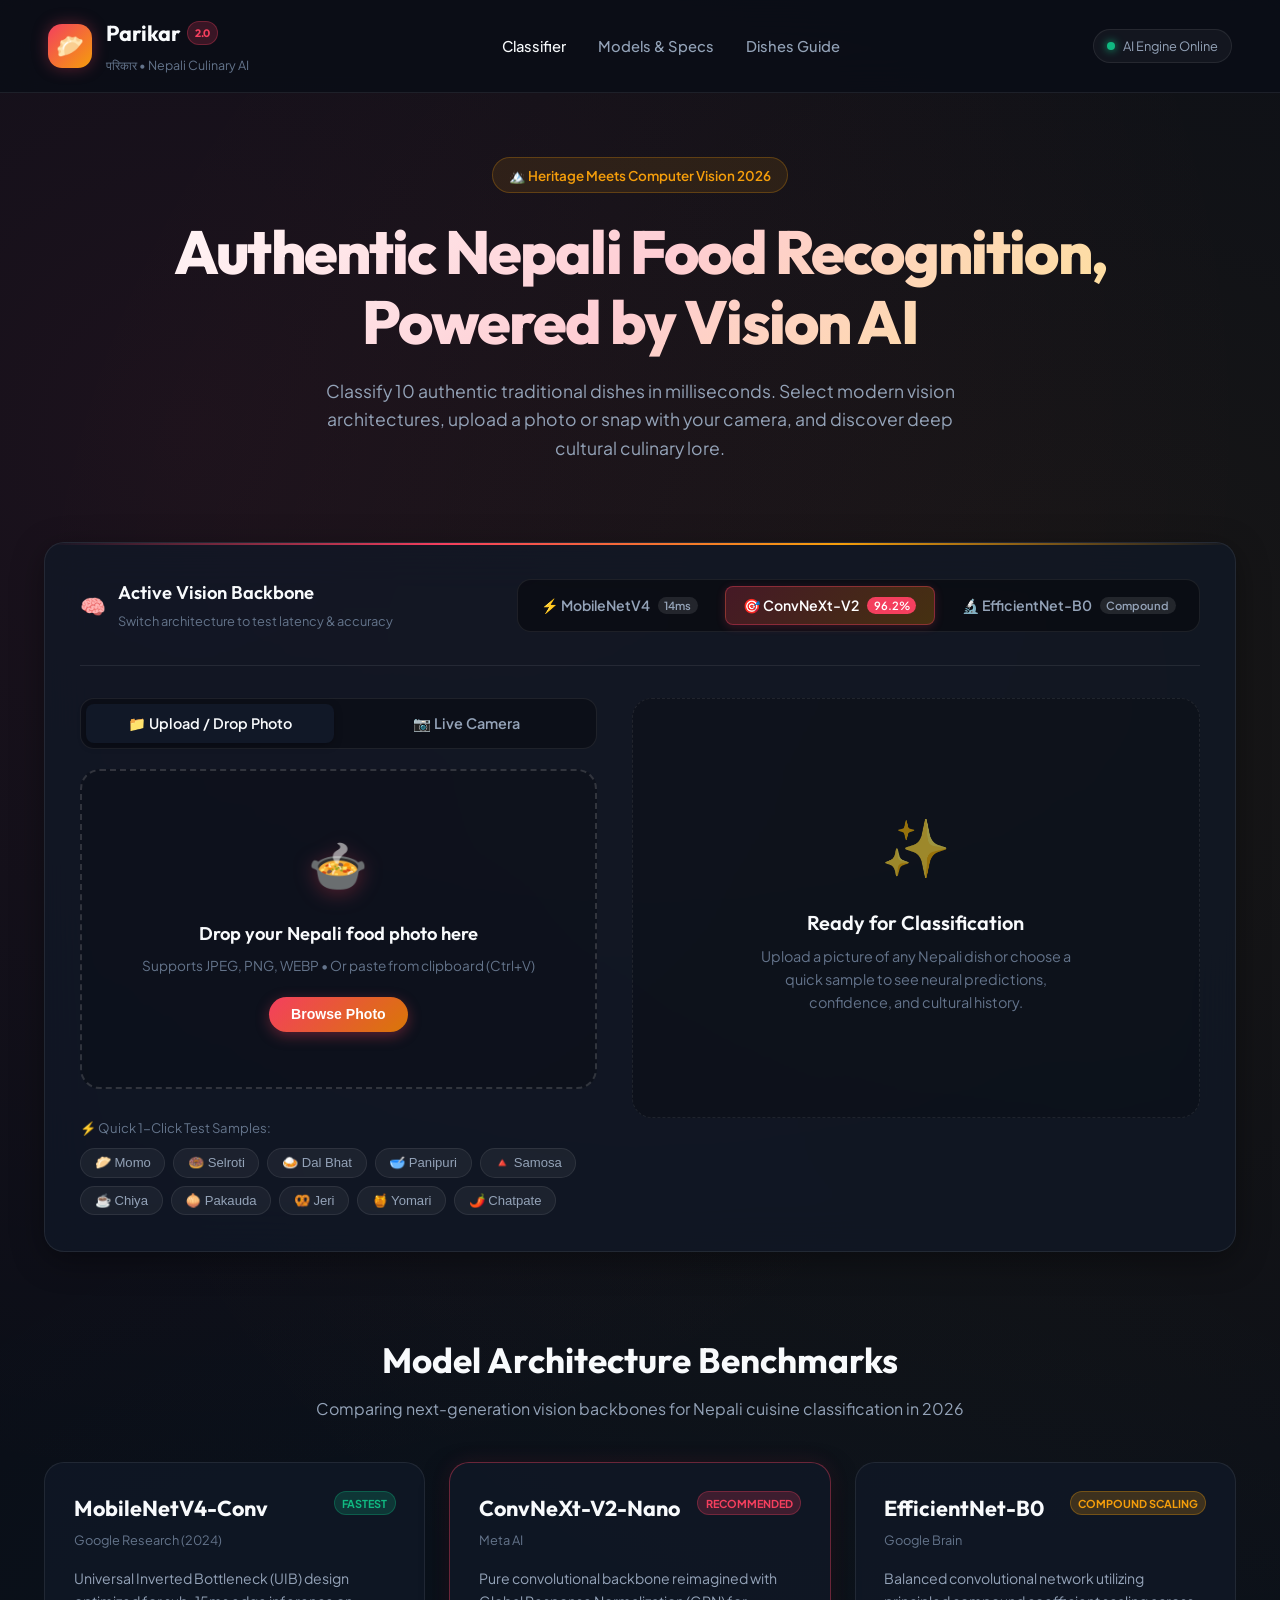
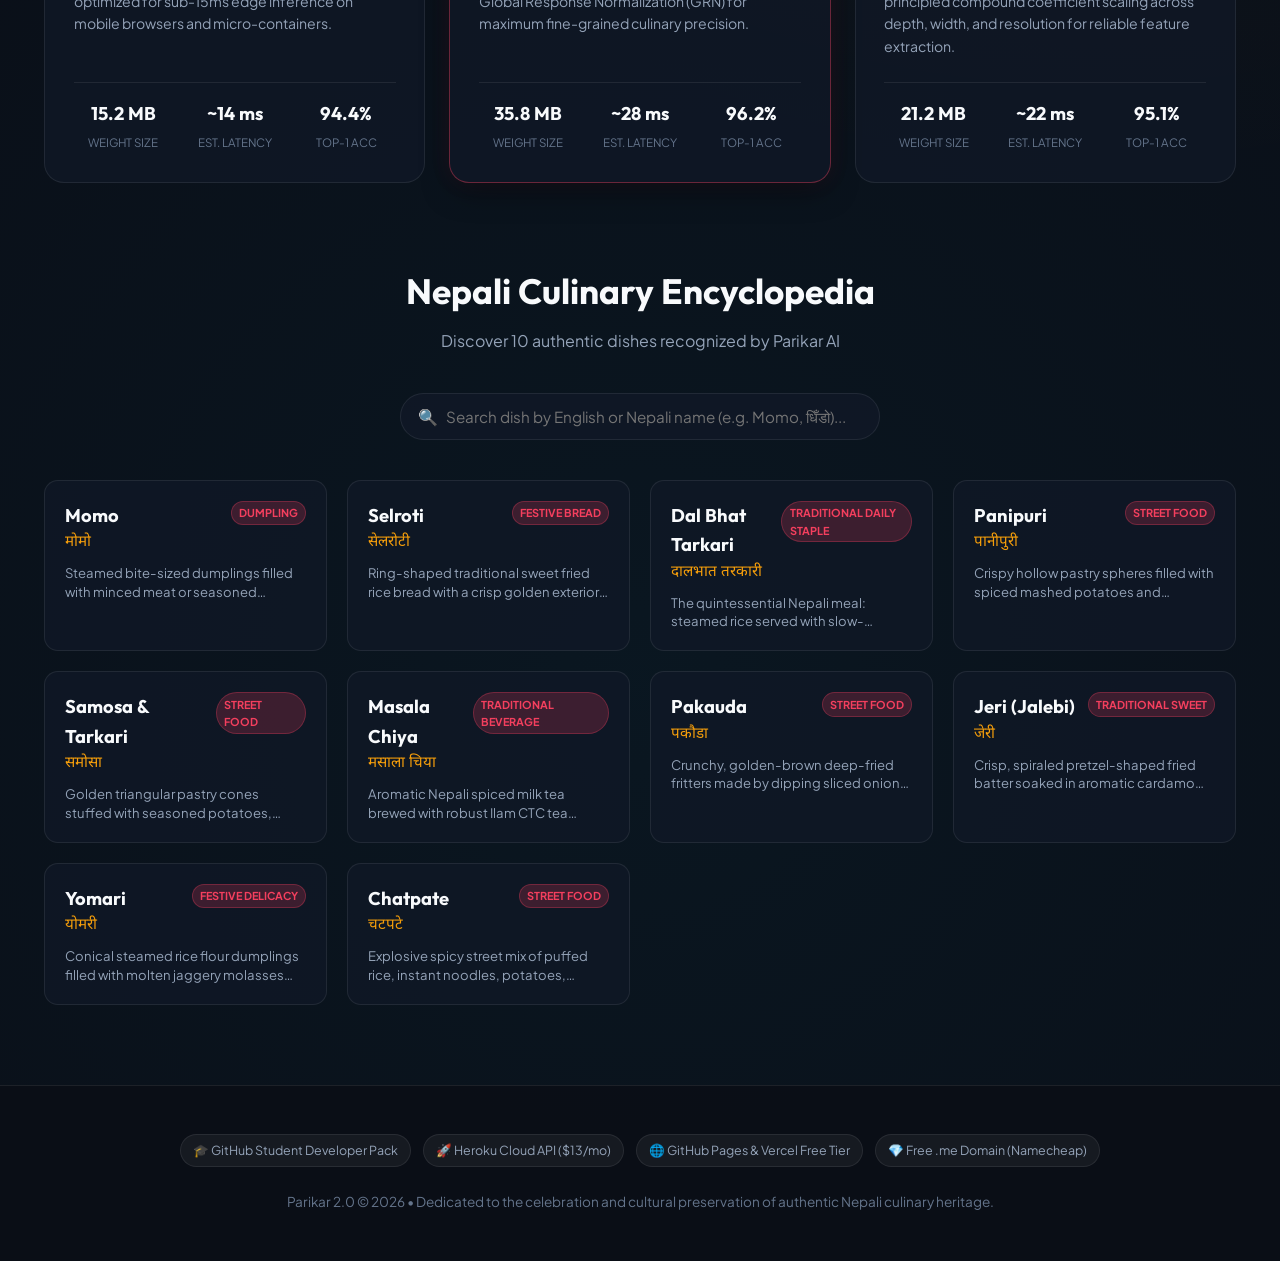
==== commit 68c8c991: "Fix checkpoint naming: use efficientnet_b0 and strip _224 suffix" ====
--- a/frontend/index.html
+++ b/frontend/index.html
@@ -76,9 +76,9 @@
             <span>🎯 ConvNeXt-V2</span>
             <span class="model-badge">96.2%</span>
           </button>
-          <button type="button" class="model-btn" data-model="efficientnet_v2" id="btn-model-efficientnet">
-            <span>🔬 EfficientNetV2</span>
-            <span class="model-badge">Deep</span>
+          <button type="button" class="model-btn" data-model="efficientnet_b0" id="btn-model-efficientnet">
+            <span>🔬 EfficientNet-B0</span>
+            <span class="model-badge">Compound</span>
           </button>
         </div>
       </div>
@@ -332,31 +332,31 @@
         </div>
       </div>
 
-      <!-- EfficientNetV2 Card -->
+      <!-- EfficientNet-B0 Card -->
       <div class="model-card">
         <div class="model-card-header">
           <div>
-            <h3 class="model-card-title">EfficientNetV2-S</h3>
+            <h3 class="model-card-title">EfficientNet-B0</h3>
             <span class="model-card-dev">Google Brain</span>
           </div>
           <span class="brand-badge" style="background: rgba(245, 158, 11, 0.2); color: var(--accent-saffron); border-color: rgba(245, 158, 11, 0.3);">
-            Deep Texture
+            Compound Scaling
           </span>
         </div>
         <p class="model-card-desc">
-          Progressive training and fused-MBConv blocks deliver extraordinary feature discriminability for complex curries and fermentation textures.
+          Balanced convolutional network utilizing principled compound coefficient scaling across depth, width, and resolution for reliable feature extraction.
         </p>
         <div class="model-specs-grid">
           <div class="spec-item">
-            <span class="spec-val">51.4 MB</span>
+            <span class="spec-val">21.2 MB</span>
             <span class="spec-key">Weight Size</span>
           </div>
           <div class="spec-item">
-            <span class="spec-val">~38 ms</span>
+            <span class="spec-val">~22 ms</span>
             <span class="spec-key">Est. Latency</span>
           </div>
           <div class="spec-item">
-            <span class="spec-val">95.7%</span>
+            <span class="spec-val">95.1%</span>
             <span class="spec-key">Top-1 Acc</span>
           </div>
         </div>
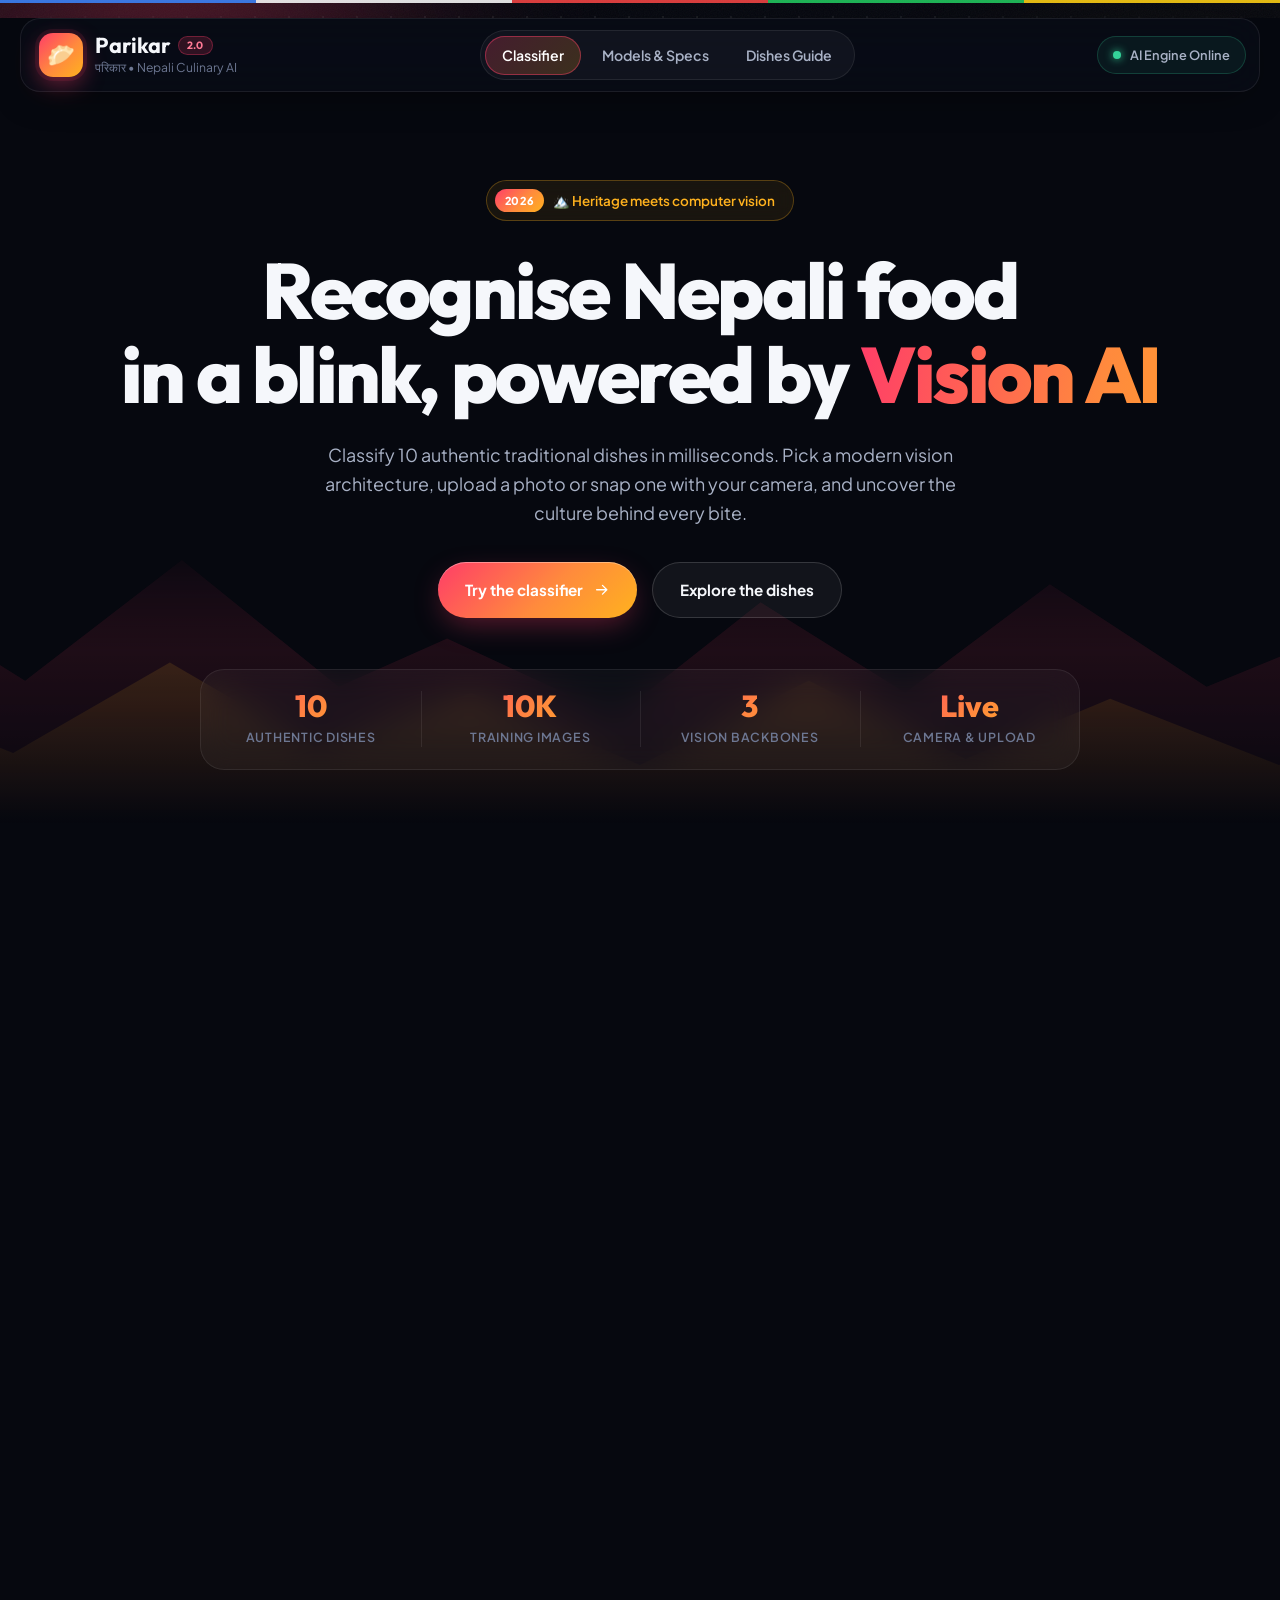
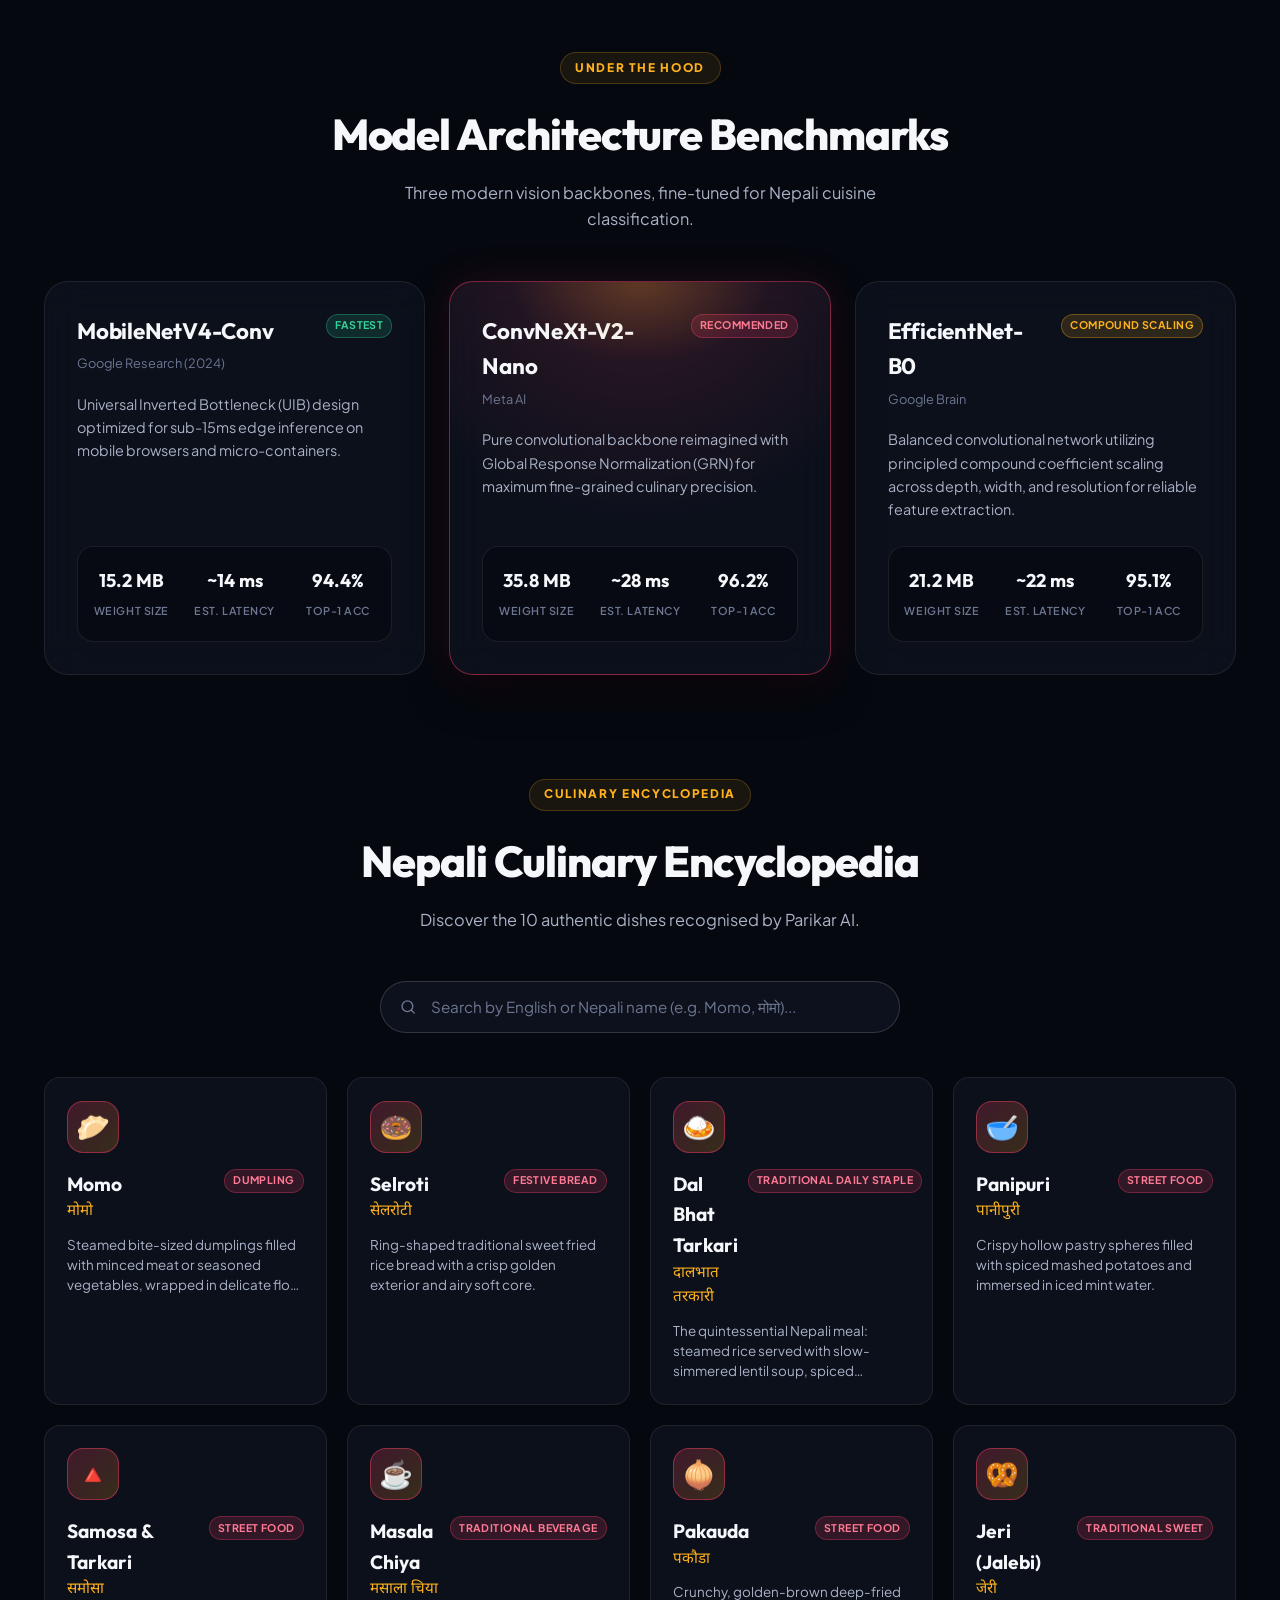
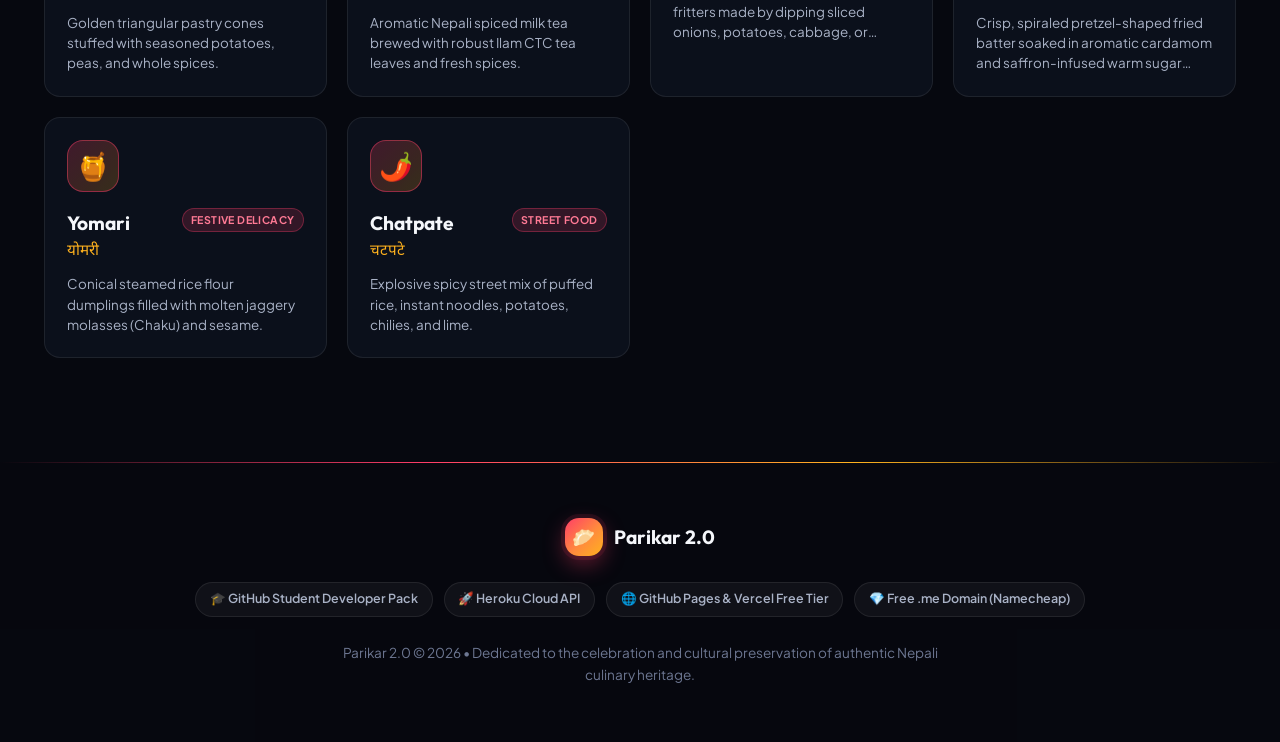
==== commit 96f786f3: "Add trained ONNX models, persistent registry logging, and glassmorphic frontend UI" ====
--- a/frontend/index.html
+++ b/frontend/index.html
@@ -3,25 +3,46 @@
 <head>
   <meta charset="UTF-8">
   <meta name="viewport" content="width=device-width, initial-scale=1.0">
-  <title>Parikar 2.0 | Nepali Food Classifier & Culinary Intelligence</title>
-  <meta name="description" content="AI-powered recognition for 16 authentic Nepali cuisines using state-of-the-art vision models: MobileNetV4, ConvNeXt-V2, and EfficientNetV2.">
-  <meta name="keywords" content="Nepali food classifier, Momo, Selroti, Dalbhat, Dhido, Gundruk, Yomari, Parikar AI, Machine Learning Nepal">
-  
+  <title>Parikar 2.0 | Nepali Food Classifier &amp; Culinary Intelligence</title>
+  <meta name="description" content="AI-powered recognition for 10 authentic Nepali dishes using modern vision models: MobileNetV4, ConvNeXt-V2, and EfficientNet-B0. Upload a photo or use your camera and explore each dish's culture.">
+  <meta name="keywords" content="Nepali food classifier, Momo, Selroti, Dalbhat, Yomari, Chatpate, Chiya, Parikar AI, Machine Learning Nepal">
+  <meta name="theme-color" content="#06080f">
+
   <!-- Google Fonts: Outfit, Plus Jakarta Sans, Noto Sans Devanagari -->
   <link rel="preconnect" href="https://fonts.googleapis.com">
   <link rel="preconnect" href="https://fonts.gstatic.com" crossorigin>
-  <link href="https://fonts.googleapis.com/css2?family=Noto+Sans+Devanagari:wght@400;600;700&family=Outfit:wght@500;600;700;800&family=Plus+Jakarta+Sans:wght@400;500;600;700&display=swap" rel="stylesheet">
-  
+  <link href="https://fonts.googleapis.com/css2?family=Noto+Sans+Devanagari:wght@400;600;700&family=Outfit:wght@500;600;700;800&family=Plus+Jakarta+Sans:wght@400;500;600;700;800&display=swap" rel="stylesheet">
+
   <link rel="stylesheet" href="style.css">
+  <noscript><style>.reveal { opacity: 1; transform: none; }</style></noscript>
 </head>
 <body>
 
+  <!-- Inline SVG icon set -->
+  <svg width="0" height="0" style="position:absolute" aria-hidden="true">
+    <defs>
+      <symbol id="i-upload" viewBox="0 0 24 24"><path d="M12 16V4m0 0L7 9m5-5 5 5M4 16v2a2 2 0 0 0 2 2h12a2 2 0 0 0 2-2v-2"/></symbol>
+      <symbol id="i-camera" viewBox="0 0 24 24"><path d="M4 8a2 2 0 0 1 2-2h1.5l1-1.5h7l1 1.5H18a2 2 0 0 1 2 2v9a2 2 0 0 1-2 2H6a2 2 0 0 1-2-2V8z"/><circle cx="12" cy="12.5" r="3.5"/></symbol>
+      <symbol id="i-flip" viewBox="0 0 24 24"><path d="M4 12a8 8 0 0 1 13.5-5.8L20 8m0-4v4h-4M20 12a8 8 0 0 1-13.5 5.8L4 16m0 4v-4h4"/></symbol>
+      <symbol id="i-search" viewBox="0 0 24 24"><circle cx="11" cy="11" r="7"/><path d="m20 20-3.5-3.5"/></symbol>
+      <symbol id="i-bolt" viewBox="0 0 24 24"><path d="M13 2 4 14h7l-1 8 9-12h-7l1-8z"/></symbol>
+      <symbol id="i-close" viewBox="0 0 24 24"><path d="M6 6l12 12M18 6 6 18"/></symbol>
+      <symbol id="i-arrow" viewBox="0 0 24 24"><path d="M5 12h14m-6-6 6 6-6 6"/></symbol>
+    </defs>
+  </svg>
+
+  <!-- Ambient backdrop -->
+  <div class="aurora" aria-hidden="true"><span class="orb-1"></span><span class="orb-2"></span><span class="orb-3"></span></div>
+  <div class="grid-fade" aria-hidden="true"></div>
+  <div class="grain" aria-hidden="true"></div>
+  <div class="flag-strip" aria-hidden="true"></div>
+
   <!-- Top Navigation Bar -->
   <header class="navbar" id="main-header">
-    <a href="#" class="nav-brand" id="nav-brand-logo">
+    <a href="#" class="nav-brand" id="nav-brand-logo" aria-label="Parikar 2.0 home">
       <div class="brand-icon">🥟</div>
       <div class="brand-text">
-        <h1>Parikar <span class="brand-badge">2.0</span></h1>
+        <span class="brand-name">Parikar <span class="brand-badge">2.0</span></span>
         <span class="brand-subtitle">परिकार • Nepali Culinary AI</span>
       </div>
     </a>
@@ -29,7 +50,7 @@
     <nav aria-label="Main Navigation">
       <ul class="nav-links">
         <li><a href="#classifier" class="active" id="nav-link-classifier">Classifier</a></li>
-        <li><a href="#benchmarks" id="nav-link-benchmarks">Models & Specs</a></li>
+        <li><a href="#benchmarks" id="nav-link-benchmarks">Models &amp; Specs</a></li>
         <li><a href="#catalog" id="nav-link-catalog">Dishes Guide</a></li>
       </ul>
     </nav>
@@ -44,26 +65,59 @@
 
   <!-- Hero Section -->
   <section class="hero" id="hero-section">
+    <svg class="hero-mountains" viewBox="0 0 1440 240" preserveAspectRatio="none" aria-hidden="true">
+      <defs>
+        <linearGradient id="mtn-back" x1="0" y1="0" x2="0" y2="1">
+          <stop offset="0" stop-color="#ff3d68" stop-opacity="0.28"/>
+          <stop offset="1" stop-color="#ff3d68" stop-opacity="0"/>
+        </linearGradient>
+        <linearGradient id="mtn-front" x1="0" y1="0" x2="0" y2="1">
+          <stop offset="0" stop-color="#ffb21e" stop-opacity="0.24"/>
+          <stop offset="1" stop-color="#ffb21e" stop-opacity="0"/>
+        </linearGradient>
+      </defs>
+      <path d="M0 240 L0 150 L130 70 L210 120 L340 20 L470 125 L560 85 L700 150 L820 55 L940 130 L1060 40 L1190 125 L1300 80 L1440 140 L1440 240 Z" fill="url(#mtn-back)"/>
+      <path d="M0 240 L0 190 L100 140 L200 180 L330 105 L450 175 L580 130 L720 190 L860 120 L990 185 L1110 135 L1250 190 L1360 150 L1440 185 L1440 240 Z" fill="url(#mtn-front)"/>
+    </svg>
+
     <div class="hero-pill" id="hero-pill-badge">
-      <span>🏔️ Heritage Meets Computer Vision 2026</span>
-    </div>
-    <h2>Authentic Nepali Food Recognition,<br>Powered by Vision AI</h2>
-    <p>
-      Classify 10 authentic traditional dishes in milliseconds. Select modern vision architectures, upload a photo or snap with your camera, and discover deep cultural culinary lore.
+      <span class="pill-new">2026</span>
+      <span>🏔️ Heritage meets computer vision</span>
+    </div>
+
+    <h1>Recognise Nepali food<br>in a blink, powered by <span class="hl">Vision AI</span></h1>
+
+    <p class="hero-lead">
+      Classify 10 authentic traditional dishes in milliseconds. Pick a modern vision architecture, upload a photo or snap one with your camera, and uncover the culture behind every bite.
     </p>
+
+    <div class="hero-cta">
+      <a href="#classifier" class="btn-primary" id="cta-try-classifier">
+        <span>Try the classifier</span>
+        <svg class="icon"><use href="#i-arrow"/></svg>
+      </a>
+      <a href="#catalog" class="btn-ghost" id="cta-explore-dishes">Explore the dishes</a>
+    </div>
+
+    <div class="hero-stats" id="hero-stats">
+      <div class="stat"><span class="stat-num">10</span><span class="stat-label">Authentic dishes</span></div>
+      <div class="stat"><span class="stat-num">10K</span><span class="stat-label">Training images</span></div>
+      <div class="stat"><span class="stat-num">3</span><span class="stat-label">Vision backbones</span></div>
+      <div class="stat"><span class="stat-num">Live</span><span class="stat-label">Camera &amp; upload</span></div>
+    </div>
   </section>
 
   <!-- Interactive Classifier Section -->
-  <main class="classifier-section" id="classifier">
+  <main class="classifier-section reveal" id="classifier">
     <div class="classifier-card">
-      
+
       <!-- Model Toggle Bar -->
       <div class="model-control-bar" id="model-control-bar">
         <div class="model-title-box">
-          <span style="font-size: 1.3rem;">🧠</span>
+          <div class="model-title-icon">🧠</div>
           <div>
-            <h3>Active Vision Backbone</h3>
-            <span style="font-size: 0.8rem; color: var(--text-muted);">Switch architecture to test latency & accuracy</span>
+            <h2>Active Vision Backbone</h2>
+            <span class="model-title-sub">Switch architecture to compare speed and accuracy</span>
           </div>
         </div>
 
@@ -85,17 +139,17 @@
 
       <!-- Workspace: Input Panel & Results Panel -->
       <div class="workspace-grid">
-        
+
         <!-- Left Column: Input Panel -->
         <div class="input-panel">
-          
+
           <!-- Mode Tabs -->
           <div class="tabs-nav" role="tablist">
             <button type="button" class="tab-btn active" data-tab="upload" id="tab-btn-upload" role="tab">
-              <span>📁 Upload / Drop Photo</span>
+              <span><svg class="icon"><use href="#i-upload"/></svg> Upload / Drop</span>
             </button>
             <button type="button" class="tab-btn" data-tab="camera" id="tab-btn-camera" role="tab">
-              <span>📷 Live Camera</span>
+              <span><svg class="icon"><use href="#i-camera"/></svg> Live Camera</span>
             </button>
           </div>
 
@@ -103,11 +157,12 @@
           <div id="dropzone-wrapper">
             <div class="dropzone-container" id="dropzone">
               <input type="file" id="file-input" class="file-input-hidden" accept="image/*" aria-label="Upload food photo">
-              
+
               <div class="dropzone-icon">🍲</div>
               <div class="dropzone-title">Drop your Nepali food photo here</div>
-              <div class="dropzone-subtitle">Supports JPEG, PNG, WEBP • Or paste from clipboard (Ctrl+V)</div>
+              <div class="dropzone-subtitle">JPEG, PNG or WEBP. You can also paste from the clipboard with Ctrl+V.</div>
               <button type="button" class="btn-browse" id="btn-browse-photo">
+                <svg class="icon"><use href="#i-upload"/></svg>
                 <span>Browse Photo</span>
               </button>
 
@@ -116,7 +171,8 @@
                 <img src="" alt="Selected Nepali Food" id="preview-img" class="preview-img">
                 <div class="preview-actions">
                   <button type="button" class="btn-overlay" id="btn-remove-preview">
-                    <span>✕ Clear Image</span>
+                    <svg class="icon"><use href="#i-close"/></svg>
+                    <span>Clear Image</span>
                   </button>
                 </div>
               </div>
@@ -128,7 +184,7 @@
             <video id="camera-video" autoplay playsinline muted></video>
             <div class="camera-controls">
               <button type="button" class="btn-cam-tool" id="btn-flip-cam" title="Flip Camera" aria-label="Flip Camera">
-                🔄
+                <svg class="icon"><use href="#i-flip"/></svg>
               </button>
               <button type="button" class="btn-capture" id="btn-capture" title="Take Photo" aria-label="Capture Photo"></button>
             </div>
@@ -136,38 +192,18 @@
 
           <!-- Quick Test Samples Bar -->
           <div class="samples-bar" id="samples-bar">
-            <span class="samples-label">⚡ Quick 1-Click Test Samples:</span>
+            <span class="samples-label"><svg class="icon"><use href="#i-bolt"/></svg> Quick one-click test samples</span>
             <div class="sample-chips">
-              <button type="button" class="chip-btn" data-dish="momo" data-sample="assets/momo.jpg" id="sample-momo">
-                <span>🥟 Momo</span>
-              </button>
-              <button type="button" class="chip-btn" data-dish="selroti" data-sample="assets/selroti.jpg" id="sample-selroti">
-                <span>🍩 Selroti</span>
-              </button>
-              <button type="button" class="chip-btn" data-dish="dalbhat" data-sample="assets/dalbhat.jpg" id="sample-dalbhat">
-                <span>🍛 Dal Bhat</span>
-              </button>
-              <button type="button" class="chip-btn" data-dish="panipuri" id="sample-panipuri">
-                <span>🥣 Panipuri</span>
-              </button>
-              <button type="button" class="chip-btn" data-dish="samosa" id="sample-samosa">
-                <span>🔺 Samosa</span>
-              </button>
-              <button type="button" class="chip-btn" data-dish="chiya" id="sample-chiya">
-                <span>☕ Chiya</span>
-              </button>
-              <button type="button" class="chip-btn" data-dish="pakauda" id="sample-pakauda">
-                <span>🧅 Pakauda</span>
-              </button>
-              <button type="button" class="chip-btn" data-dish="jeri" id="sample-jeri">
-                <span>🥨 Jeri</span>
-              </button>
-              <button type="button" class="chip-btn" data-dish="yomari" data-sample="assets/yomari.jpg" id="sample-yomari">
-                <span>🍯 Yomari</span>
-              </button>
-              <button type="button" class="chip-btn" data-dish="chatpate" id="sample-chatpate">
-                <span>🌶️ Chatpate</span>
-              </button>
+              <button type="button" class="chip-btn" data-dish="momo" data-sample="assets/momo.jpg" id="sample-momo"><span>🥟 Momo</span></button>
+              <button type="button" class="chip-btn" data-dish="selroti" data-sample="assets/selroti.jpg" id="sample-selroti"><span>🍩 Selroti</span></button>
+              <button type="button" class="chip-btn" data-dish="dalbhat" data-sample="assets/dalbhat.jpg" id="sample-dalbhat"><span>🍛 Dal Bhat</span></button>
+              <button type="button" class="chip-btn" data-dish="panipuri" id="sample-panipuri"><span>🥣 Panipuri</span></button>
+              <button type="button" class="chip-btn" data-dish="samosa" id="sample-samosa"><span>🔺 Samosa</span></button>
+              <button type="button" class="chip-btn" data-dish="chiya" id="sample-chiya"><span>☕ Chiya</span></button>
+              <button type="button" class="chip-btn" data-dish="pakauda" id="sample-pakauda"><span>🧅 Pakauda</span></button>
+              <button type="button" class="chip-btn" data-dish="jeri" id="sample-jeri"><span>🥨 Jeri</span></button>
+              <button type="button" class="chip-btn" data-dish="yomari" data-sample="assets/yomari.jpg" id="sample-yomari"><span>🍯 Yomari</span></button>
+              <button type="button" class="chip-btn" data-dish="chatpate" id="sample-chatpate"><span>🌶️ Chatpate</span></button>
             </div>
           </div>
 
@@ -175,37 +211,37 @@
 
         <!-- Right Column: Results Dashboard -->
         <div class="results-panel">
-          
+
           <!-- Empty Waiting State -->
           <div class="empty-state" id="empty-state">
             <div class="empty-icon">✨</div>
-            <div class="empty-title">Ready for Classification</div>
+            <div class="empty-title">Ready for classification</div>
             <p class="empty-desc">
-              Upload a picture of any Nepali dish or choose a quick sample to see neural predictions, confidence, and cultural history.
+              Upload a picture of any Nepali dish or choose a quick sample to see predictions, confidence and cultural history.
             </p>
           </div>
 
           <!-- Active Prediction Card -->
           <div class="result-card" id="result-card">
-            
+
             <!-- Top Hero Banner -->
             <div class="prediction-hero">
               <div class="prediction-meta-top">
                 <span class="dish-category-badge" id="res-category">Traditional Dish</span>
                 <span class="latency-badge">
-                  <span>⚡</span>
+                  <svg class="icon"><use href="#i-bolt"/></svg>
                   <span id="res-latency">18.4 ms</span>
                 </span>
               </div>
 
               <div class="dish-main-names">
-                <h3 class="dish-main-name" id="res-name">Momo</h3>
+                <h2 class="dish-main-name" id="res-name">Momo</h2>
                 <div class="dish-nepali-name" id="res-nepali">मोमो</div>
               </div>
 
               <div class="confidence-bar-wrap">
                 <div class="confidence-label-row">
-                  <span>Neural Confidence</span>
+                  <span>Model confidence</span>
                   <span id="res-conf-text" style="color: var(--accent-saffron);">96.8%</span>
                 </div>
                 <div class="confidence-progress-track">
@@ -216,7 +252,7 @@
 
             <!-- Top 3 Probability Breakdown -->
             <div class="top-candidates-box">
-              <div class="section-mini-title">Top-3 Model Ranking</div>
+              <div class="section-mini-title">Top-3 model ranking</div>
               <div class="candidates-list" id="res-candidates">
                 <!-- Dynamically populated by app.js -->
               </div>
@@ -234,7 +270,7 @@
               </div>
 
               <div class="lore-section">
-                <span class="lore-label">Cultural Heritage & Significance</span>
+                <span class="lore-label">Cultural Heritage &amp; Significance</span>
                 <p class="lore-text" id="res-culture"></p>
               </div>
 
@@ -267,23 +303,22 @@
 
   <!-- Model Benchmarks Section -->
   <section class="benchmark-section" id="benchmarks">
-    <div class="section-header">
+    <div class="section-header reveal">
+      <span class="section-eyebrow">Under the hood</span>
       <h2>Model Architecture Benchmarks</h2>
-      <p>Comparing next-generation vision backbones for Nepali cuisine classification in 2026</p>
+      <p>Three modern vision backbones, fine-tuned for Nepali cuisine classification.</p>
     </div>
 
     <div class="models-grid">
-      
+
       <!-- MobileNetV4 Card -->
-      <div class="model-card">
+      <div class="model-card reveal d1" id="card-mobilenet">
         <div class="model-card-header">
           <div>
             <h3 class="model-card-title">MobileNetV4-Conv</h3>
             <span class="model-card-dev">Google Research (2024)</span>
           </div>
-          <span class="brand-badge" style="background: rgba(16, 185, 129, 0.2); color: var(--accent-emerald); border-color: rgba(16, 185, 129, 0.3);">
-            Fastest
-          </span>
+          <span class="brand-badge is-emerald">Fastest</span>
         </div>
         <p class="model-card-desc">
           Universal Inverted Bottleneck (UIB) design optimized for sub-15ms edge inference on mobile browsers and micro-containers.
@@ -305,7 +340,7 @@
       </div>
 
       <!-- ConvNeXt-V2 Card -->
-      <div class="model-card" style="border-color: var(--border-active); box-shadow: var(--shadow-lg);">
+      <div class="model-card featured reveal d2" id="card-convnext">
         <div class="model-card-header">
           <div>
             <h3 class="model-card-title">ConvNeXt-V2-Nano</h3>
@@ -333,15 +368,13 @@
       </div>
 
       <!-- EfficientNet-B0 Card -->
-      <div class="model-card">
+      <div class="model-card reveal d3" id="card-efficientnet">
         <div class="model-card-header">
           <div>
             <h3 class="model-card-title">EfficientNet-B0</h3>
             <span class="model-card-dev">Google Brain</span>
           </div>
-          <span class="brand-badge" style="background: rgba(245, 158, 11, 0.2); color: var(--accent-saffron); border-color: rgba(245, 158, 11, 0.3);">
-            Compound Scaling
-          </span>
+          <span class="brand-badge is-saffron">Compound Scaling</span>
         </div>
         <p class="model-card-desc">
           Balanced convolutional network utilizing principled compound coefficient scaling across depth, width, and resolution for reliable feature extraction.
@@ -367,14 +400,15 @@
 
   <!-- Encyclopedia Dishes Grid -->
   <section class="catalog-section" id="catalog">
-    <div class="section-header">
+    <div class="section-header reveal">
+      <span class="section-eyebrow">Culinary encyclopedia</span>
       <h2>Nepali Culinary Encyclopedia</h2>
-      <p>Discover 10 authentic dishes recognized by Parikar AI</p>
-    </div>
-
-    <div class="catalog-search-bar">
-      <span class="search-icon">🔍</span>
-      <input type="text" id="catalog-search" class="search-input" placeholder="Search dish by English or Nepali name (e.g. Momo, धिँडो)..." aria-label="Search dishes">
+      <p>Discover the 10 authentic dishes recognised by Parikar AI.</p>
+    </div>
+
+    <div class="catalog-search-bar reveal">
+      <input type="text" id="catalog-search" class="search-input" placeholder="Search by English or Nepali name (e.g. Momo, मोमो)..." aria-label="Search dishes">
+      <span class="search-icon"><svg class="icon"><use href="#i-search"/></svg></span>
     </div>
 
     <div class="dishes-grid" id="dishes-grid">
@@ -385,10 +419,11 @@
   <!-- Footer -->
   <footer class="footer" id="main-footer">
     <div class="footer-content">
+      <div class="footer-logo"><span class="brand-icon" style="width:38px;height:38px;font-size:1.15rem;">🥟</span> Parikar 2.0</div>
       <div class="student-pack-badges">
         <span class="badge-item">🎓 GitHub Student Developer Pack</span>
-        <span class="badge-item">🚀 Heroku Cloud API ($13/mo)</span>
-        <span class="badge-item">🌐 GitHub Pages & Vercel Free Tier</span>
+        <span class="badge-item">🚀 Heroku Cloud API</span>
+        <span class="badge-item">🌐 GitHub Pages &amp; Vercel Free Tier</span>
         <span class="badge-item">💎 Free .me Domain (Namecheap)</span>
       </div>
       <p class="footer-copy">
--- a/frontend/style.css
+++ b/frontend/style.css
@@ -1,61 +1,67 @@
 /* ==========================================================================
-   Parikar AI 2.0 - Design System
-   Modern Himalayan Night & Crimson Saffron Palette with Glassmorphism
+   Parikar 2.0 - Design System
+   "Himalayan Dusk": deep ink canvas, crimson + saffron brand glow,
+   layered glass surfaces, aurora backdrop, prayer-flag accent.
    ========================================================================== */
 
 :root {
-  /* Color Tokens */
-  --bg-dark: #0a0e17;
+  /* Surfaces */
+  --bg-dark: #06080f;
+  --bg-2: #0b101c;
   --bg-surface: #111827;
-  --bg-card: rgba(17, 24, 39, 0.75);
-  --bg-card-hover: rgba(30, 41, 59, 0.85);
+  --bg-card: rgba(15, 20, 33, 0.72);
+  --bg-card-hover: rgba(24, 31, 49, 0.85);
   --bg-glass: rgba(255, 255, 255, 0.04);
-  
+  --bg-glass-2: rgba(255, 255, 255, 0.07);
+
+  /* Lines */
   --border-subtle: rgba(255, 255, 255, 0.08);
-  --border-active: rgba(244, 63, 94, 0.4);
-  --border-glow: rgba(245, 158, 11, 0.3);
-
-  /* Primary Brand: Himalayan Crimson & Saffron Amber */
-  --primary: #f43f5e;
-  --primary-glow: rgba(244, 63, 94, 0.35);
-  --accent-saffron: #f59e0b;
-  --accent-amber: #d97706;
-  --accent-teal: #06b6d4;
-  --accent-emerald: #10b981;
-
-  /* Typography Colors */
-  --text-main: #f8fafc;
-  --text-secondary: #94a3b8;
-  --text-muted: #64748b;
-  --text-primary-gradient: linear-gradient(135deg, #fff 0%, #fecdd3 50%, #fde68a 100%);
-  
+  --border-strong: rgba(255, 255, 255, 0.15);
+  --border-active: rgba(255, 61, 104, 0.45);
+  --border-glow: rgba(255, 178, 30, 0.35);
+
+  /* Brand */
+  --primary: #ff3d68;
+  --primary-glow: rgba(255, 61, 104, 0.38);
+  --accent-saffron: #ffb21e;
+  --accent-amber: #f08a0c;
+  --accent-teal: #22d3ee;
+  --accent-emerald: #34d399;
+  --accent-violet: #8b7bff;
+  --grad-brand: linear-gradient(135deg, #ff3d68 0%, #ff8a3d 55%, #ffb21e 100%);
+  --grad-brand-soft: linear-gradient(135deg, rgba(255, 61, 104, 0.22) 0%, rgba(255, 178, 30, 0.18) 100%);
+
+  /* Text */
+  --text-main: #f5f7fb;
+  --text-secondary: #a9b2c6;
+  --text-muted: #6d7792;
+
   /* Fonts */
   --font-heading: 'Outfit', -apple-system, BlinkMacSystemFont, sans-serif;
   --font-body: 'Plus Jakarta Sans', -apple-system, BlinkMacSystemFont, sans-serif;
   --font-nepali: 'Noto Sans Devanagari', sans-serif;
 
-  /* Shadows & Depth */
-  --shadow-sm: 0 2px 8px rgba(0, 0, 0, 0.3);
-  --shadow-lg: 0 10px 30px -5px rgba(0, 0, 0, 0.5), 0 0 20px rgba(244, 63, 94, 0.1);
-  --shadow-card: 0 8px 32px 0 rgba(0, 0, 0, 0.37);
+  /* Depth */
+  --shadow-sm: 0 2px 10px rgba(0, 0, 0, 0.35);
+  --shadow-lg: 0 18px 50px -12px rgba(0, 0, 0, 0.7), 0 0 40px rgba(255, 61, 104, 0.12);
+  --shadow-card: 0 24px 70px -20px rgba(0, 0, 0, 0.75);
 
   /* Radii */
-  --radius-sm: 8px;
-  --radius-md: 14px;
-  --radius-lg: 20px;
+  --radius-sm: 10px;
+  --radius-md: 16px;
+  --radius-lg: 24px;
   --radius-full: 9999px;
 
-  /* Transition */
-  --transition-fast: 0.2s cubic-bezier(0.16, 1, 0.3, 1);
-  --transition-smooth: 0.35s cubic-bezier(0.16, 1, 0.3, 1);
-}
-
-/* Base Resets */
-*, *::before, *::after {
-  box-sizing: border-box;
-  margin: 0;
-  padding: 0;
-}
+  /* Motion */
+  --ease: cubic-bezier(0.16, 1, 0.3, 1);
+  --transition-fast: 0.2s var(--ease);
+  --transition-smooth: 0.4s var(--ease);
+
+  --container: 1240px;
+}
+
+/* ---------- Reset ---------- */
+*, *::before, *::after { box-sizing: border-box; margin: 0; padding: 0; }
 
 html {
   scroll-behavior: smooth;
@@ -66,14 +72,85 @@
 
 body {
   font-family: var(--font-body);
-  background: radial-gradient(circle at 15% 15%, rgba(244, 63, 94, 0.08) 0%, transparent 40%),
-              radial-gradient(circle at 85% 25%, rgba(245, 158, 11, 0.06) 0%, transparent 45%),
-              radial-gradient(circle at 50% 80%, rgba(6, 182, 212, 0.05) 0%, transparent 50%),
-              var(--bg-dark);
+  background: var(--bg-dark);
   min-height: 100vh;
   line-height: 1.6;
   overflow-x: hidden;
   -webkit-font-smoothing: antialiased;
+  position: relative;
+}
+
+img, svg, video { display: block; max-width: 100%; }
+button { font-family: inherit; }
+a { color: inherit; }
+section[id], main[id] { scroll-margin-top: 110px; }
+
+.icon {
+  width: 1.15em;
+  height: 1.15em;
+  fill: none;
+  stroke: currentColor;
+  stroke-width: 1.8;
+  stroke-linecap: round;
+  stroke-linejoin: round;
+  flex-shrink: 0;
+}
+
+/* ---------- Aurora backdrop + grain + grid ---------- */
+.aurora {
+  position: fixed;
+  inset: 0;
+  z-index: -3;
+  overflow: hidden;
+  pointer-events: none;
+}
+
+.aurora span {
+  position: absolute;
+  border-radius: 50%;
+  filter: blur(110px);
+  opacity: 0.55;
+  will-change: transform;
+}
+
+.aurora .orb-1 { width: 620px; height: 620px; top: -180px; left: -140px; background: radial-gradient(circle, #ff3d68 0%, transparent 70%); animation: drift-a 22s ease-in-out infinite alternate; }
+.aurora .orb-2 { width: 560px; height: 560px; top: 8%; right: -160px; background: radial-gradient(circle, #ffb21e 0%, transparent 70%); opacity: 0.38; animation: drift-b 26s ease-in-out infinite alternate; }
+.aurora .orb-3 { width: 640px; height: 640px; bottom: -240px; left: 28%; background: radial-gradient(circle, #5b6cff 0%, transparent 70%); opacity: 0.3; animation: drift-c 30s ease-in-out infinite alternate; }
+
+@keyframes drift-a { to { transform: translate(120px, 90px) scale(1.15); } }
+@keyframes drift-b { to { transform: translate(-140px, 120px) scale(1.1); } }
+@keyframes drift-c { to { transform: translate(100px, -110px) scale(1.2); } }
+
+.grain, .grid-fade {
+  position: fixed;
+  inset: 0;
+  pointer-events: none;
+}
+
+.grain {
+  z-index: -1;
+  opacity: 0.05;
+  background-image: url("data:image/svg+xml,%3Csvg xmlns='http://www.w3.org/2000/svg' width='180' height='180'%3E%3Cfilter id='n'%3E%3CfeTurbulence type='fractalNoise' baseFrequency='0.85' numOctaves='2' stitchTiles='stitch'/%3E%3C/filter%3E%3Crect width='100%25' height='100%25' filter='url(%23n)'/%3E%3C/svg%3E");
+}
+
+.grid-fade {
+  z-index: -2;
+  background-image: radial-gradient(rgba(255, 255, 255, 0.07) 1px, transparent 1px);
+  background-size: 34px 34px;
+  -webkit-mask-image: radial-gradient(ellipse 80% 55% at 50% 0%, #000 20%, transparent 75%);
+  mask-image: radial-gradient(ellipse 80% 55% at 50% 0%, #000 20%, transparent 75%);
+}
+
+/* Prayer-flag accent strip (Nepal / Himalayan tradition) */
+.flag-strip {
+  position: fixed;
+  top: 0;
+  left: 0;
+  right: 0;
+  height: 3px;
+  z-index: 200;
+  background: linear-gradient(90deg, #3b82f6 0 20%, #f5f5f5 20% 40%, #ef4444 40% 60%, #22c55e 60% 80%, #facc15 80% 100%);
+  opacity: 0.9;
 }
 
 /* ==========================================================================
@@ -81,38 +158,48 @@
    ========================================================================== */
 .navbar {
   position: sticky;
-  top: 0;
+  top: 14px;
   z-index: 100;
   display: flex;
   align-items: center;
   justify-content: space-between;
-  padding: 1rem 3rem;
-  background: rgba(10, 14, 23, 0.85);
-  backdrop-filter: blur(20px);
-  border-bottom: 1px solid var(--border-subtle);
+  gap: 1.5rem;
+  max-width: var(--container);
+  margin: 18px auto 0;
+  padding: 0.7rem 0.8rem 0.7rem 1.1rem;
+  background: rgba(10, 14, 24, 0.62);
+  backdrop-filter: blur(22px) saturate(160%);
+  -webkit-backdrop-filter: blur(22px) saturate(160%);
+  border: 1px solid var(--border-subtle);
+  border-radius: 20px;
+  box-shadow: 0 10px 40px -18px rgba(0, 0, 0, 0.8);
   transition: var(--transition-smooth);
 }
 
-.nav-brand {
-  display: flex;
-  align-items: center;
-  gap: 0.85rem;
-  text-decoration: none;
-}
+.navbar.scrolled {
+  background: rgba(8, 11, 19, 0.88);
+  border-color: var(--border-strong);
+  box-shadow: 0 16px 50px -16px rgba(0, 0, 0, 0.9);
+}
+
+.nav-brand { display: flex; align-items: center; gap: 0.8rem; text-decoration: none; }
 
 .brand-icon {
   width: 44px;
   height: 44px;
-  border-radius: var(--radius-md);
-  background: linear-gradient(135deg, var(--primary) 0%, var(--accent-saffron) 100%);
+  border-radius: 14px;
+  background: var(--grad-brand);
   display: flex;
   align-items: center;
   justify-content: center;
   font-size: 1.4rem;
-  box-shadow: 0 0 16px var(--primary-glow);
-}
-
-.brand-text h1 {
+  box-shadow: 0 0 0 4px rgba(255, 61, 104, 0.1), 0 8px 22px var(--primary-glow);
+  transition: transform var(--transition-smooth);
+}
+
+.nav-brand:hover .brand-icon { transform: rotate(-8deg) scale(1.06); }
+
+.brand-name {
   font-family: var(--font-heading);
   font-size: 1.35rem;
   font-weight: 700;
@@ -120,60 +207,66 @@
   color: var(--text-main);
   display: flex;
   align-items: center;
-  gap: 0.4rem;
+  gap: 0.45rem;
+  line-height: 1.15;
 }
 
 .brand-badge {
-  font-size: 0.68rem;
+  font-size: 0.66rem;
   font-weight: 700;
-  padding: 0.15rem 0.45rem;
-  border-radius: var(--radius-full);
-  background: rgba(244, 63, 94, 0.2);
-  color: var(--primary);
-  border: 1px solid rgba(244, 63, 94, 0.3);
+  padding: 0.16rem 0.5rem;
+  border-radius: var(--radius-full);
+  background: rgba(255, 61, 104, 0.16);
+  color: #ff7a95;
+  border: 1px solid rgba(255, 61, 104, 0.32);
   text-transform: uppercase;
-}
-
-.brand-subtitle {
-  font-size: 0.78rem;
-  color: var(--text-muted);
-}
+  letter-spacing: 0.04em;
+  white-space: nowrap;
+}
+
+.brand-badge.is-emerald { background: rgba(52, 211, 153, 0.14); color: var(--accent-emerald); border-color: rgba(52, 211, 153, 0.32); }
+.brand-badge.is-saffron { background: rgba(255, 178, 30, 0.14); color: var(--accent-saffron); border-color: rgba(255, 178, 30, 0.32); }
+
+.brand-subtitle { font-size: 0.76rem; color: var(--text-muted); display: block; }
 
 .nav-links {
   display: flex;
   align-items: center;
-  gap: 2rem;
+  gap: 0.25rem;
   list-style: none;
+  padding: 0.3rem;
+  border-radius: var(--radius-full);
+  background: rgba(255, 255, 255, 0.04);
+  border: 1px solid var(--border-subtle);
 }
 
 .nav-links a {
+  display: block;
+  padding: 0.5rem 1.05rem;
+  border-radius: var(--radius-full);
   color: var(--text-secondary);
   text-decoration: none;
-  font-size: 0.92rem;
-  font-weight: 500;
+  font-size: 0.88rem;
+  font-weight: 600;
   transition: var(--transition-fast);
 }
 
-.nav-links a:hover, .nav-links a.active {
-  color: var(--text-main);
-}
-
-.nav-actions {
-  display: flex;
-  align-items: center;
-  gap: 1rem;
-}
+.nav-links a:hover { color: var(--text-main); background: rgba(255, 255, 255, 0.06); }
+.nav-links a.active { color: #fff; background: var(--grad-brand-soft); box-shadow: inset 0 0 0 1px var(--border-active); }
+
+.nav-actions { display: flex; align-items: center; gap: 1rem; }
 
 .status-indicator {
   display: flex;
   align-items: center;
-  gap: 0.5rem;
+  gap: 0.55rem;
   font-size: 0.8rem;
+  font-weight: 600;
   color: var(--text-secondary);
-  padding: 0.35rem 0.8rem;
-  border-radius: var(--radius-full);
-  background: var(--bg-glass);
-  border: 1px solid var(--border-subtle);
+  padding: 0.5rem 0.95rem;
+  border-radius: var(--radius-full);
+  background: rgba(52, 211, 153, 0.07);
+  border: 1px solid rgba(52, 211, 153, 0.22);
 }
 
 .pulse-dot {
@@ -186,161 +279,278 @@
 }
 
 @keyframes pulse {
-  0% { transform: scale(0.95); box-shadow: 0 0 0 0 rgba(16, 185, 129, 0.7); }
-  70% { transform: scale(1); box-shadow: 0 0 0 8px rgba(16, 185, 129, 0); }
-  100% { transform: scale(0.95); box-shadow: 0 0 0 0 rgba(16, 185, 129, 0); }
+  0% { transform: scale(0.95); box-shadow: 0 0 0 0 rgba(52, 211, 153, 0.7); }
+  70% { transform: scale(1); box-shadow: 0 0 0 9px rgba(52, 211, 153, 0); }
+  100% { transform: scale(0.95); box-shadow: 0 0 0 0 rgba(52, 211, 153, 0); }
 }
 
 /* ==========================================================================
-   Hero Section
+   Hero
    ========================================================================== */
 .hero {
-  max-width: 1280px;
+  position: relative;
+  max-width: var(--container);
   margin: 0 auto;
-  padding: 4rem 2rem 2.5rem;
+  padding: 5.5rem 1.5rem 3.5rem;
   text-align: center;
 }
+
+.hero > * { position: relative; z-index: 1; }
 
 .hero-pill {
   display: inline-flex;
   align-items: center;
-  gap: 0.5rem;
-  padding: 0.4rem 1rem;
-  border-radius: var(--radius-full);
-  background: rgba(245, 158, 11, 0.1);
-  border: 1px solid rgba(245, 158, 11, 0.25);
+  gap: 0.6rem;
+  padding: 0.45rem 1.1rem 0.45rem 0.5rem;
+  border-radius: var(--radius-full);
+  background: rgba(255, 178, 30, 0.08);
+  border: 1px solid rgba(255, 178, 30, 0.28);
   color: var(--accent-saffron);
   font-size: 0.84rem;
   font-weight: 600;
+  margin-bottom: 1.8rem;
+  backdrop-filter: blur(10px);
+  animation: rise 0.8s var(--ease) both;
+}
+
+.hero-pill .pill-new {
+  background: var(--grad-brand);
+  color: #fff;
+  font-size: 0.68rem;
+  font-weight: 800;
+  letter-spacing: 0.06em;
+  padding: 0.2rem 0.6rem;
+  border-radius: var(--radius-full);
+}
+
+.hero h1 {
+  font-family: var(--font-heading);
+  font-size: clamp(2.5rem, 6.4vw, 4.9rem);
+  font-weight: 800;
+  line-height: 1.07;
+  letter-spacing: -0.035em;
+  color: var(--text-main);
   margin-bottom: 1.5rem;
-}
-
-.hero h2 {
+  animation: rise 0.9s 0.08s var(--ease) both;
+}
+
+.hero h1 .hl {
+  background: linear-gradient(100deg, #ff3d68, #ff8a3d, #ffb21e, #ff3d68);
+  background-size: 250% auto;
+  -webkit-background-clip: text;
+  background-clip: text;
+  -webkit-text-fill-color: transparent;
+  animation: shine 7s linear infinite;
+}
+
+@keyframes shine { to { background-position: 250% center; } }
+
+.hero p.hero-lead {
+  max-width: 660px;
+  margin: 0 auto 2.2rem;
+  font-size: 1.12rem;
+  color: var(--text-secondary);
+  animation: rise 0.9s 0.16s var(--ease) both;
+}
+
+.hero-cta {
+  display: flex;
+  flex-wrap: wrap;
+  justify-content: center;
+  gap: 0.9rem;
+  margin-bottom: 3.2rem;
+  animation: rise 0.9s 0.24s var(--ease) both;
+}
+
+.btn-primary, .btn-ghost {
+  display: inline-flex;
+  align-items: center;
+  gap: 0.6rem;
+  padding: 0.9rem 1.7rem;
+  border-radius: var(--radius-full);
+  font-size: 0.95rem;
+  font-weight: 700;
+  text-decoration: none;
+  cursor: pointer;
+  transition: var(--transition-smooth);
+}
+
+.btn-primary {
+  background: var(--grad-brand);
+  color: #fff;
+  border: none;
+  box-shadow: 0 10px 30px -6px var(--primary-glow), inset 0 1px 0 rgba(255, 255, 255, 0.35);
+}
+
+.btn-primary:hover { transform: translateY(-3px); box-shadow: 0 16px 38px -6px var(--primary-glow), inset 0 1px 0 rgba(255, 255, 255, 0.35); }
+.btn-primary .icon { transition: transform var(--transition-fast); }
+.btn-primary:hover .icon { transform: translateX(4px); }
+
+.btn-ghost {
+  color: var(--text-main);
+  background: rgba(255, 255, 255, 0.05);
+  border: 1px solid var(--border-strong);
+  backdrop-filter: blur(10px);
+}
+
+.btn-ghost:hover { background: rgba(255, 255, 255, 0.1); transform: translateY(-3px); border-color: rgba(255, 255, 255, 0.28); }
+
+.hero-stats {
+  display: grid;
+  grid-template-columns: repeat(4, 1fr);
+  max-width: 880px;
+  margin: 0 auto;
+  background: rgba(255, 255, 255, 0.035);
+  border: 1px solid var(--border-subtle);
+  border-radius: var(--radius-lg);
+  backdrop-filter: blur(16px);
+  overflow: hidden;
+  animation: rise 0.9s 0.32s var(--ease) both;
+}
+
+.stat { padding: 1.25rem 1rem; position: relative; }
+.stat + .stat::before { content: ''; position: absolute; left: 0; top: 22%; bottom: 22%; width: 1px; background: var(--border-subtle); }
+
+.stat-num {
+  display: block;
   font-family: var(--font-heading);
-  font-size: clamp(2.2rem, 5vw, 3.8rem);
+  font-size: 1.9rem;
   font-weight: 800;
-  line-height: 1.15;
-  letter-spacing: -0.03em;
-  background: var(--text-primary-gradient);
+  line-height: 1.1;
+  background: var(--grad-brand);
   -webkit-background-clip: text;
+  background-clip: text;
   -webkit-text-fill-color: transparent;
-  margin-bottom: 1.25rem;
-}
-
-.hero p {
-  max-width: 680px;
-  margin: 0 auto 2.5rem;
-  font-size: 1.1rem;
-  color: var(--text-secondary);
-  font-weight: 400;
+}
+
+.stat-label { font-size: 0.78rem; color: var(--text-muted); font-weight: 600; text-transform: uppercase; letter-spacing: 0.06em; }
+
+.hero-mountains {
+  position: absolute !important;
+  left: 50%;
+  bottom: 0;
+  width: 140%;
+  max-width: 1900px;
+  transform: translateX(-50%);
+  z-index: 0 !important;
+  opacity: 0.55;
+  pointer-events: none;
+  -webkit-mask-image: linear-gradient(to bottom, transparent, #000 40%);
+  mask-image: linear-gradient(to bottom, transparent, #000 40%);
+}
+
+@keyframes rise {
+  from { opacity: 0; transform: translateY(22px); }
+  to { opacity: 1; transform: translateY(0); }
 }
 
 /* ==========================================================================
-   Main Classifier Container
+   Classifier
    ========================================================================== */
 .classifier-section {
-  max-width: 1240px;
-  margin: 0 auto 5rem;
+  max-width: var(--container);
+  margin: 0 auto 6rem;
   padding: 0 1.5rem;
 }
 
 .classifier-card {
+  position: relative;
   background: var(--bg-card);
-  backdrop-filter: blur(24px);
-  border: 1px solid var(--border-subtle);
-  border-radius: var(--radius-lg);
+  backdrop-filter: blur(26px) saturate(140%);
+  -webkit-backdrop-filter: blur(26px) saturate(140%);
+  border-radius: 28px;
   box-shadow: var(--shadow-card);
   padding: 2.2rem;
-  position: relative;
-  overflow: hidden;
-}
-
+}
+
+/* Gradient hairline border */
 .classifier-card::before {
   content: '';
   position: absolute;
-  top: 0;
-  left: 0;
-  right: 0;
-  height: 2px;
-  background: linear-gradient(90deg, transparent, var(--primary), var(--accent-saffron), transparent);
-}
-
-/* Model Selector Bar */
+  inset: 0;
+  border-radius: inherit;
+  padding: 1px;
+  background: linear-gradient(135deg, rgba(255, 61, 104, 0.6), rgba(255, 255, 255, 0.07) 38%, rgba(255, 255, 255, 0.04) 62%, rgba(255, 178, 30, 0.5));
+  -webkit-mask: linear-gradient(#000 0 0) content-box, linear-gradient(#000 0 0);
+  -webkit-mask-composite: xor;
+  mask: linear-gradient(#000 0 0) content-box exclude, linear-gradient(#000 0 0);
+  pointer-events: none;
+}
+
+/* Model selector bar */
 .model-control-bar {
   display: flex;
   flex-wrap: wrap;
   align-items: center;
   justify-content: space-between;
   gap: 1.5rem;
-  padding-bottom: 2rem;
-  margin-bottom: 2rem;
+  padding-bottom: 1.8rem;
+  margin-bottom: 1.8rem;
   border-bottom: 1px solid var(--border-subtle);
 }
 
-.model-title-box {
-  display: flex;
-  align-items: center;
-  gap: 0.75rem;
-}
-
-.model-title-box h3 {
-  font-family: var(--font-heading);
-  font-size: 1.15rem;
-  font-weight: 600;
-}
+.model-title-box { display: flex; align-items: center; gap: 0.9rem; }
+
+.model-title-icon {
+  width: 46px;
+  height: 46px;
+  border-radius: 14px;
+  display: flex;
+  align-items: center;
+  justify-content: center;
+  font-size: 1.35rem;
+  background: var(--grad-brand-soft);
+  border: 1px solid var(--border-active);
+}
+
+.model-title-box h2 { font-family: var(--font-heading); font-size: 1.2rem; font-weight: 700; line-height: 1.2; }
+.model-title-box .model-title-sub { font-size: 0.82rem; color: var(--text-muted); }
 
 .model-selector-group {
   display: flex;
   align-items: center;
-  gap: 0.6rem;
-  background: rgba(0, 0, 0, 0.4);
+  gap: 0.3rem;
+  background: rgba(0, 0, 0, 0.38);
   padding: 0.35rem;
-  border-radius: var(--radius-md);
+  border-radius: 18px;
   border: 1px solid var(--border-subtle);
 }
 
 .model-btn {
   background: transparent;
-  border: none;
+  border: 1px solid transparent;
   color: var(--text-secondary);
-  padding: 0.6rem 1.1rem;
-  border-radius: var(--radius-sm);
-  font-family: var(--font-body);
+  padding: 0.65rem 1.05rem;
+  border-radius: 13px;
   font-size: 0.88rem;
-  font-weight: 600;
+  font-weight: 650;
   cursor: pointer;
   display: flex;
   align-items: center;
-  gap: 0.5rem;
+  gap: 0.6rem;
   transition: var(--transition-fast);
 }
 
-.model-btn:hover {
-  color: var(--text-main);
-  background: rgba(255, 255, 255, 0.05);
-}
+.model-btn:hover { color: var(--text-main); background: rgba(255, 255, 255, 0.06); }
 
 .model-btn.active {
-  background: linear-gradient(135deg, rgba(244, 63, 94, 0.25) 0%, rgba(245, 158, 11, 0.25) 100%);
+  background: linear-gradient(135deg, rgba(255, 61, 104, 0.32), rgba(255, 178, 30, 0.26));
   color: #fff;
-  border: 1px solid var(--border-active);
-  box-shadow: 0 2px 10px rgba(244, 63, 94, 0.2);
+  border-color: var(--border-active);
+  box-shadow: 0 6px 22px -6px var(--primary-glow), inset 0 1px 0 rgba(255, 255, 255, 0.14);
 }
 
 .model-badge {
-  font-size: 0.7rem;
-  padding: 0.1rem 0.4rem;
-  border-radius: var(--radius-full);
-  background: rgba(255, 255, 255, 0.1);
+  font-size: 0.68rem;
+  font-weight: 700;
+  padding: 0.14rem 0.5rem;
+  border-radius: var(--radius-full);
+  background: rgba(255, 255, 255, 0.09);
   color: var(--text-secondary);
 }
 
-.model-btn.active .model-badge {
-  background: var(--primary);
-  color: #fff;
-}
-
-/* Classifier Workspace Layout */
+.model-btn.active .model-badge { background: var(--primary); color: #fff; }
+
 .workspace-grid {
   display: grid;
   grid-template-columns: 1fr 1.1fr;
@@ -348,55 +558,44 @@
   align-items: start;
 }
 
-/* Input Side */
-.input-panel {
-  display: flex;
-  flex-direction: column;
-  gap: 1.25rem;
-}
+.input-panel { display: flex; flex-direction: column; gap: 1.25rem; }
 
 .tabs-nav {
   display: flex;
-  gap: 0.5rem;
-  background: rgba(0, 0, 0, 0.3);
+  gap: 0.35rem;
+  background: rgba(0, 0, 0, 0.32);
   padding: 0.3rem;
-  border-radius: var(--radius-md);
+  border-radius: 16px;
   border: 1px solid var(--border-subtle);
 }
 
 .tab-btn {
   flex: 1;
   background: transparent;
-  border: none;
+  border: 1px solid transparent;
   color: var(--text-secondary);
-  padding: 0.65rem 1rem;
-  border-radius: var(--radius-sm);
-  font-family: var(--font-body);
+  padding: 0.7rem 1rem;
+  border-radius: 12px;
   font-size: 0.9rem;
-  font-weight: 600;
+  font-weight: 650;
   cursor: pointer;
   display: flex;
   align-items: center;
   justify-content: center;
-  gap: 0.5rem;
+  gap: 0.55rem;
   transition: var(--transition-fast);
 }
 
-.tab-btn:hover {
-  color: var(--text-main);
-}
-
-.tab-btn.active {
-  background: var(--bg-surface);
-  color: var(--text-main);
-  box-shadow: var(--shadow-sm);
-}
-
-/* Upload Dropzone */
+.tab-btn span { display: inline-flex; align-items: center; gap: 0.55rem; }
+.tab-btn:hover { color: var(--text-main); }
+.tab-btn.active { background: var(--bg-glass-2); color: var(--text-main); border-color: var(--border-strong); box-shadow: var(--shadow-sm); }
+.tab-btn.active .icon { color: var(--accent-saffron); }
+
+/* Dropzone */
 .dropzone-container {
   position: relative;
-  min-height: 320px;
-  border: 2px dashed rgba(255, 255, 255, 0.15);
+  min-height: 340px;
+  border: 1.5px dashed rgba(255, 255, 255, 0.2);
   border-radius: var(--radius-lg);
   display: flex;
   flex-direction: column;
@@ -404,7 +603,9 @@
   justify-content: center;
   padding: 2rem;
   text-align: center;
-  background: rgba(0, 0, 0, 0.2);
+  background:
+    radial-gradient(circle at 50% 0%, rgba(255, 61, 104, 0.1), transparent 60%),
+    rgba(0, 0, 0, 0.22);
   transition: var(--transition-smooth);
   cursor: pointer;
   overflow: hidden;
@@ -412,201 +613,176 @@
 
 .dropzone-container:hover, .dropzone-container.dragover {
   border-color: var(--primary);
-  background: rgba(244, 63, 94, 0.05);
-  box-shadow: 0 0 24px rgba(244, 63, 94, 0.15);
-}
+  background:
+    radial-gradient(circle at 50% 0%, rgba(255, 61, 104, 0.2), transparent 65%),
+    rgba(255, 61, 104, 0.04);
+  box-shadow: 0 0 0 4px rgba(255, 61, 104, 0.08), 0 20px 50px -20px var(--primary-glow);
+}
+
+.dropzone-container.dragover { transform: scale(1.015); }
 
 .dropzone-icon {
-  font-size: 3rem;
-  margin-bottom: 1rem;
-  filter: drop-shadow(0 4px 10px rgba(244, 63, 94, 0.3));
-}
-
-.dropzone-title {
-  font-family: var(--font-heading);
-  font-size: 1.15rem;
-  font-weight: 600;
-  color: var(--text-main);
-  margin-bottom: 0.4rem;
-}
-
-.dropzone-subtitle {
-  font-size: 0.85rem;
-  color: var(--text-muted);
-  margin-bottom: 1.25rem;
-}
-
-.file-input-hidden {
+  position: relative;
+  width: 84px;
+  height: 84px;
+  display: flex;
+  align-items: center;
+  justify-content: center;
+  font-size: 2.5rem;
+  margin-bottom: 1.2rem;
+  border-radius: 50%;
+  background: var(--grad-brand-soft);
+  border: 1px solid var(--border-active);
+  animation: float 4s ease-in-out infinite;
+}
+
+.dropzone-icon::before, .dropzone-icon::after {
+  content: '';
   position: absolute;
-  top: 0;
-  left: 0;
-  width: 100%;
-  height: 100%;
-  opacity: 0;
-  cursor: pointer;
-}
+  inset: -10px;
+  border-radius: 50%;
+  border: 1px solid rgba(255, 61, 104, 0.35);
+  animation: ring 2.8s ease-out infinite;
+}
+
+.dropzone-icon::after { animation-delay: 1.4s; }
+
+@keyframes ring { from { transform: scale(0.85); opacity: 0.9; } to { transform: scale(1.5); opacity: 0; } }
+@keyframes float { 0%, 100% { transform: translateY(0); } 50% { transform: translateY(-7px); } }
+
+.dropzone-title { font-family: var(--font-heading); font-size: 1.2rem; font-weight: 700; color: var(--text-main); margin-bottom: 0.4rem; }
+.dropzone-subtitle { font-size: 0.85rem; color: var(--text-muted); margin-bottom: 1.4rem; max-width: 290px; }
+
+.file-input-hidden { position: absolute; inset: 0; width: 100%; height: 100%; opacity: 0; cursor: pointer; z-index: 2; }
 
 .btn-browse {
+  position: relative;
+  z-index: 3;
   display: inline-flex;
   align-items: center;
-  gap: 0.4rem;
-  padding: 0.6rem 1.4rem;
-  border-radius: var(--radius-full);
-  background: linear-gradient(135deg, var(--primary) 0%, var(--accent-amber) 100%);
+  gap: 0.5rem;
+  padding: 0.7rem 1.5rem;
+  border-radius: var(--radius-full);
+  background: var(--grad-brand);
   color: #fff;
   font-size: 0.88rem;
-  font-weight: 600;
+  font-weight: 700;
   border: none;
   cursor: pointer;
-  box-shadow: 0 4px 14px var(--primary-glow);
+  pointer-events: none;
+  box-shadow: 0 8px 22px -6px var(--primary-glow), inset 0 1px 0 rgba(255, 255, 255, 0.3);
   transition: var(--transition-fast);
 }
 
-.btn-browse:hover {
-  transform: translateY(-2px);
-  box-shadow: 0 6px 20px var(--primary-glow);
-}
-
-/* Image Preview Overlay */
-.preview-container {
-  display: none;
-  position: absolute;
-  inset: 0;
-  width: 100%;
-  height: 100%;
-  background: var(--bg-dark);
-}
-
-.preview-container.active {
-  display: block;
-}
-
-.preview-img {
-  width: 100%;
-  height: 100%;
-  object-fit: cover;
-  border-radius: var(--radius-lg);
-}
-
-.preview-actions {
-  position: absolute;
-  bottom: 1rem;
-  right: 1rem;
-  display: flex;
-  gap: 0.6rem;
-  z-index: 10;
-}
+.dropzone-container:hover .btn-browse { transform: translateY(-2px); box-shadow: 0 12px 28px -6px var(--primary-glow), inset 0 1px 0 rgba(255, 255, 255, 0.3); }
+
+/* Preview */
+.preview-container { display: none; position: absolute; inset: 0; width: 100%; height: 100%; background: var(--bg-dark); z-index: 4; }
+.preview-container.active { display: block; }
+.preview-img { width: 100%; height: 100%; object-fit: cover; }
+.preview-container::after { content: ''; position: absolute; inset: 0; background: linear-gradient(to top, rgba(0, 0, 0, 0.55), transparent 40%); pointer-events: none; }
+.preview-actions { position: absolute; bottom: 1rem; right: 1rem; display: flex; gap: 0.6rem; z-index: 10; }
 
 .btn-overlay {
-  background: rgba(0, 0, 0, 0.7);
-  backdrop-filter: blur(8px);
+  background: rgba(8, 10, 16, 0.7);
+  backdrop-filter: blur(10px);
   color: #fff;
-  border: 1px solid var(--border-subtle);
-  padding: 0.45rem 0.9rem;
+  border: 1px solid var(--border-strong);
+  padding: 0.5rem 1rem;
   border-radius: var(--radius-full);
   font-size: 0.8rem;
+  font-weight: 650;
   cursor: pointer;
   display: flex;
   align-items: center;
-  gap: 0.4rem;
+  gap: 0.45rem;
   transition: var(--transition-fast);
 }
 
-.btn-overlay:hover {
-  background: rgba(244, 63, 94, 0.8);
-}
-
-/* Camera Panel */
+.btn-overlay:hover { background: rgba(255, 61, 104, 0.85); border-color: transparent; }
+
+/* Camera */
 .camera-panel {
   display: none;
   position: relative;
-  min-height: 320px;
+  min-height: 340px;
   background: #000;
   border-radius: var(--radius-lg);
   overflow: hidden;
   border: 1px solid var(--border-subtle);
 }
 
-.camera-panel.active {
-  display: flex;
-  flex-direction: column;
-}
-
-#camera-video {
-  width: 100%;
-  height: 320px;
-  object-fit: cover;
-  transform: scaleX(-1); /* Default selfie mirror */
-}
-
-.camera-controls {
+.camera-panel.active { display: flex; flex-direction: column; }
+#camera-video { width: 100%; height: 340px; object-fit: cover; transform: scaleX(-1); }
+
+/* Viewfinder corner brackets */
+.camera-panel::after {
+  content: '';
   position: absolute;
-  bottom: 1rem;
-  left: 0;
-  right: 0;
-  display: flex;
-  align-items: center;
-  justify-content: center;
-  gap: 1rem;
-  z-index: 10;
-}
+  inset: 18px;
+  pointer-events: none;
+  opacity: 0.75;
+  background:
+    linear-gradient(#fff, #fff) top left / 26px 2px no-repeat,
+    linear-gradient(#fff, #fff) top left / 2px 26px no-repeat,
+    linear-gradient(#fff, #fff) top right / 26px 2px no-repeat,
+    linear-gradient(#fff, #fff) top right / 2px 26px no-repeat,
+    linear-gradient(#fff, #fff) bottom left / 26px 2px no-repeat,
+    linear-gradient(#fff, #fff) bottom left / 2px 26px no-repeat,
+    linear-gradient(#fff, #fff) bottom right / 26px 2px no-repeat,
+    linear-gradient(#fff, #fff) bottom right / 2px 26px no-repeat;
+}
+
+.camera-controls { position: absolute; bottom: 1.2rem; left: 0; right: 0; display: flex; align-items: center; justify-content: center; gap: 1.2rem; z-index: 10; }
 
 .btn-capture {
-  width: 58px;
-  height: 58px;
+  width: 64px;
+  height: 64px;
   border-radius: 50%;
   background: #fff;
-  border: 4px solid var(--primary);
+  border: 5px solid rgba(255, 61, 104, 0.9);
+  outline: 3px solid rgba(255, 255, 255, 0.25);
+  outline-offset: 3px;
   cursor: pointer;
-  box-shadow: 0 0 20px rgba(244, 63, 94, 0.6);
+  box-shadow: 0 0 28px rgba(255, 61, 104, 0.6);
   transition: var(--transition-fast);
 }
 
-.btn-capture:hover {
-  transform: scale(1.08);
-}
+.btn-capture:hover { transform: scale(1.08); }
+.btn-capture:active { transform: scale(0.94); }
 
 .btn-cam-tool {
-  background: rgba(0, 0, 0, 0.6);
-  backdrop-filter: blur(8px);
-  border: 1px solid rgba(255, 255, 255, 0.2);
+  background: rgba(8, 10, 16, 0.6);
+  backdrop-filter: blur(10px);
+  border: 1px solid rgba(255, 255, 255, 0.25);
   color: #fff;
-  width: 40px;
-  height: 40px;
+  width: 44px;
+  height: 44px;
   border-radius: 50%;
   display: flex;
   align-items: center;
   justify-content: center;
   cursor: pointer;
   font-size: 1.1rem;
-}
-
-/* Sample Quick-Test Badges */
-.samples-bar {
-  margin-top: 0.5rem;
-}
-
-.samples-label {
-  font-size: 0.82rem;
-  color: var(--text-muted);
-  margin-bottom: 0.6rem;
-  display: block;
-}
-
-.sample-chips {
-  display: flex;
-  flex-wrap: wrap;
-  gap: 0.5rem;
-}
+  transition: var(--transition-fast);
+}
+
+.btn-cam-tool:hover { background: rgba(255, 255, 255, 0.18); transform: rotate(180deg); }
+
+/* Quick samples */
+.samples-bar { margin-top: 0.4rem; }
+.samples-label { display: flex; align-items: center; gap: 0.45rem; font-size: 0.82rem; font-weight: 600; color: var(--text-muted); margin-bottom: 0.7rem; }
+.samples-label .icon { color: var(--accent-saffron); }
+.sample-chips { display: flex; flex-wrap: wrap; gap: 0.5rem; }
 
 .chip-btn {
-  background: rgba(255, 255, 255, 0.05);
+  background: rgba(255, 255, 255, 0.045);
   border: 1px solid var(--border-subtle);
   color: var(--text-secondary);
-  padding: 0.4rem 0.85rem;
+  padding: 0.45rem 0.9rem;
   border-radius: var(--radius-full);
   font-size: 0.82rem;
-  font-weight: 500;
+  font-weight: 600;
   cursor: pointer;
   display: flex;
   align-items: center;
@@ -615,26 +791,25 @@
 }
 
 .chip-btn:hover {
-  background: rgba(244, 63, 94, 0.15);
+  background: rgba(255, 61, 104, 0.14);
   border-color: var(--primary);
   color: var(--text-main);
-  transform: translateY(-1px);
+  transform: translateY(-2px);
+  box-shadow: 0 8px 18px -8px var(--primary-glow);
 }
 
 /* ==========================================================================
-   Output Results Side
+   Results
    ========================================================================== */
-.results-panel {
-  display: flex;
-  flex-direction: column;
-  gap: 1.5rem;
-}
-
-/* Empty State */
+.results-panel { display: flex; flex-direction: column; gap: 1.5rem; }
+
 .empty-state {
-  min-height: 420px;
-  background: rgba(0, 0, 0, 0.2);
-  border: 1px dashed var(--border-subtle);
+  position: relative;
+  min-height: 460px;
+  background:
+    radial-gradient(circle at 50% 38%, rgba(255, 178, 30, 0.08), transparent 55%),
+    rgba(0, 0, 0, 0.22);
+  border: 1px dashed var(--border-strong);
   border-radius: var(--radius-lg);
   display: flex;
   flex-direction: column;
@@ -642,389 +817,302 @@
   justify-content: center;
   text-align: center;
   padding: 2.5rem;
+  overflow: hidden;
 }
 
 .empty-icon {
-  font-size: 3.5rem;
-  margin-bottom: 1rem;
-  opacity: 0.6;
-}
-
-.empty-title {
-  font-family: var(--font-heading);
-  font-size: 1.25rem;
-  font-weight: 600;
-  margin-bottom: 0.4rem;
-}
-
-.empty-desc {
-  font-size: 0.9rem;
-  color: var(--text-muted);
-  max-width: 320px;
-}
-
-/* Active Result Card */
-.result-card {
-  display: none;
-  flex-direction: column;
-  gap: 1.5rem;
-  animation: fadeIn 0.4s ease-out;
-}
-
-.result-card.active {
-  display: flex;
-}
-
-@keyframes fadeIn {
-  from { opacity: 0; transform: translateY(10px); }
-  to { opacity: 1; transform: translateY(0); }
-}
-
-/* Result Header Hero */
+  position: relative;
+  width: 92px;
+  height: 92px;
+  display: flex;
+  align-items: center;
+  justify-content: center;
+  font-size: 2.6rem;
+  margin-bottom: 1.4rem;
+  border-radius: 50%;
+  background: var(--bg-glass-2);
+  border: 1px solid var(--border-strong);
+}
+
+.empty-icon::before, .empty-icon::after {
+  content: '';
+  position: absolute;
+  inset: -16px;
+  border-radius: 50%;
+  border: 1px dashed rgba(255, 178, 30, 0.28);
+  animation: spin 18s linear infinite;
+}
+
+.empty-icon::after { inset: -34px; border-color: rgba(255, 61, 104, 0.22); animation-duration: 28s; animation-direction: reverse; }
+@keyframes spin { to { transform: rotate(360deg); } }
+
+.empty-title { font-family: var(--font-heading); font-size: 1.3rem; font-weight: 700; margin-bottom: 0.45rem; }
+.empty-desc { font-size: 0.92rem; color: var(--text-muted); max-width: 330px; }
+
+/* Analyzing spinner (shown by JS while predicting) */
+.spinner {
+  width: 54px;
+  height: 54px;
+  border-radius: 50%;
+  margin-bottom: 1.4rem;
+  background: conic-gradient(from 0deg, transparent 0 25%, var(--primary), var(--accent-saffron));
+  -webkit-mask: radial-gradient(farthest-side, transparent calc(100% - 5px), #000 calc(100% - 4px));
+  mask: radial-gradient(farthest-side, transparent calc(100% - 5px), #000 calc(100% - 4px));
+  animation: spin 0.9s linear infinite;
+  filter: drop-shadow(0 0 12px var(--primary-glow));
+}
+
+.result-card { display: none; flex-direction: column; gap: 1.3rem; }
+.result-card.active { display: flex; animation: fadeIn 0.55s var(--ease); }
+@keyframes fadeIn { from { opacity: 0; transform: translateY(14px); } to { opacity: 1; transform: translateY(0); } }
+
 .prediction-hero {
-  background: linear-gradient(135deg, rgba(244, 63, 94, 0.12) 0%, rgba(245, 158, 11, 0.08) 100%);
+  position: relative;
+  background:
+    radial-gradient(circle at 100% 0%, rgba(255, 178, 30, 0.2), transparent 50%),
+    radial-gradient(circle at 0% 100%, rgba(255, 61, 104, 0.18), transparent 55%),
+    rgba(255, 255, 255, 0.03);
   border: 1px solid var(--border-active);
   border-radius: var(--radius-lg);
-  padding: 1.6rem;
-  position: relative;
+  padding: 1.7rem;
   overflow: hidden;
-}
-
-.prediction-meta-top {
-  display: flex;
-  align-items: center;
-  justify-content: space-between;
-  margin-bottom: 0.8rem;
-}
+  box-shadow: 0 20px 50px -24px var(--primary-glow);
+}
+
+.prediction-meta-top { display: flex; align-items: center; justify-content: space-between; gap: 0.6rem; flex-wrap: wrap; margin-bottom: 1rem; }
 
 .dish-category-badge {
-  font-size: 0.76rem;
-  font-weight: 700;
+  font-size: 0.72rem;
+  font-weight: 800;
   text-transform: uppercase;
-  padding: 0.25rem 0.7rem;
-  border-radius: var(--radius-full);
-  background: rgba(244, 63, 94, 0.2);
-  color: var(--primary);
-  border: 1px solid rgba(244, 63, 94, 0.3);
+  letter-spacing: 0.05em;
+  padding: 0.3rem 0.8rem;
+  border-radius: var(--radius-full);
+  background: rgba(255, 61, 104, 0.16);
+  color: #ff7a95;
+  border: 1px solid rgba(255, 61, 104, 0.32);
 }
 
 .latency-badge {
   font-size: 0.78rem;
+  font-weight: 700;
   color: var(--accent-emerald);
   display: flex;
   align-items: center;
   gap: 0.35rem;
-  background: rgba(16, 185, 129, 0.1);
-  padding: 0.2rem 0.6rem;
-  border-radius: var(--radius-full);
-  border: 1px solid rgba(16, 185, 129, 0.25);
-}
-
-.dish-main-names {
-  margin-bottom: 1.2rem;
-}
+  background: rgba(52, 211, 153, 0.1);
+  padding: 0.28rem 0.7rem;
+  border-radius: var(--radius-full);
+  border: 1px solid rgba(52, 211, 153, 0.28);
+}
+
+.dish-main-names { margin-bottom: 1.3rem; }
 
 .dish-main-name {
   font-family: var(--font-heading);
-  font-size: 2.2rem;
+  font-size: clamp(2rem, 4vw, 2.8rem);
   font-weight: 800;
-  line-height: 1.1;
-  color: var(--text-main);
-}
-
-.dish-nepali-name {
-  font-family: var(--font-nepali);
-  font-size: 1.4rem;
-  font-weight: 600;
-  color: var(--accent-saffron);
-  margin-top: 0.2rem;
-}
-
-/* Confidence Meter */
-.confidence-bar-wrap {
-  margin-top: 1rem;
-}
-
-.confidence-label-row {
-  display: flex;
-  justify-content: space-between;
-  font-size: 0.86rem;
-  font-weight: 600;
-  margin-bottom: 0.4rem;
-}
+  line-height: 1.08;
+  letter-spacing: -0.02em;
+  background: linear-gradient(135deg, #fff 30%, #ffd9a0);
+  -webkit-background-clip: text;
+  background-clip: text;
+  -webkit-text-fill-color: transparent;
+}
+
+.dish-nepali-name { font-family: var(--font-nepali); font-size: 1.5rem; font-weight: 600; color: var(--accent-saffron); margin-top: 0.25rem; }
+
+.confidence-bar-wrap { margin-top: 0.4rem; }
+.confidence-label-row { display: flex; justify-content: space-between; align-items: baseline; font-size: 0.84rem; font-weight: 650; color: var(--text-secondary); margin-bottom: 0.5rem; }
+.confidence-label-row #res-conf-text { font-family: var(--font-heading); font-size: 1.35rem; font-weight: 800; }
 
 .confidence-progress-track {
-  height: 10px;
-  background: rgba(0, 0, 0, 0.4);
+  position: relative;
+  height: 12px;
+  background: rgba(0, 0, 0, 0.45);
   border-radius: var(--radius-full);
   overflow: hidden;
   border: 1px solid var(--border-subtle);
 }
 
 .confidence-progress-fill {
+  position: relative;
   height: 100%;
   width: 0%;
-  background: linear-gradient(90deg, var(--primary) 0%, var(--accent-saffron) 100%);
-  border-radius: var(--radius-full);
-  box-shadow: 0 0 12px var(--primary-glow);
-  transition: width 0.8s cubic-bezier(0.16, 1, 0.3, 1);
-}
-
-/* Top 3 Breakdown */
-.top-candidates-box {
-  background: rgba(0, 0, 0, 0.25);
-  border: 1px solid var(--border-subtle);
-  border-radius: var(--radius-md);
-  padding: 1.2rem;
-}
+  background: var(--grad-brand);
+  border-radius: var(--radius-full);
+  box-shadow: 0 0 16px var(--primary-glow);
+  transition: width 1s var(--ease);
+  overflow: hidden;
+}
+
+.confidence-progress-fill::after {
+  content: '';
+  position: absolute;
+  inset: 0;
+  background: linear-gradient(100deg, transparent 20%, rgba(255, 255, 255, 0.5) 50%, transparent 80%);
+  transform: translateX(-100%);
+  animation: sweep 2.4s 1s ease-in-out infinite;
+}
+
+@keyframes sweep { to { transform: translateX(100%); } }
+
+/* Top-3 */
+.top-candidates-box { background: rgba(0, 0, 0, 0.26); border: 1px solid var(--border-subtle); border-radius: var(--radius-md); padding: 1.3rem; }
 
 .section-mini-title {
-  font-size: 0.85rem;
-  font-weight: 700;
+  display: flex;
+  align-items: center;
+  gap: 0.6rem;
+  font-size: 0.78rem;
+  font-weight: 800;
   text-transform: uppercase;
   color: var(--text-muted);
-  letter-spacing: 0.05em;
-  margin-bottom: 0.9rem;
-}
-
-.candidates-list {
-  display: flex;
-  flex-direction: column;
-  gap: 0.75rem;
-}
-
-.candidate-item {
-  display: grid;
-  grid-template-columns: 24px 1fr auto;
-  align-items: center;
-  gap: 0.75rem;
-  font-size: 0.9rem;
-}
-
-.candidate-rank {
-  font-weight: 700;
-  color: var(--text-muted);
-}
-
-.candidate-name-bar {
-  display: flex;
-  flex-direction: column;
-  gap: 0.3rem;
-}
-
-.candidate-name-text {
-  font-weight: 600;
-  color: var(--text-main);
-  display: flex;
-  align-items: center;
-  gap: 0.4rem;
-}
-
-.candidate-mini-bar {
-  height: 4px;
-  background: rgba(255, 255, 255, 0.1);
-  border-radius: var(--radius-full);
-  overflow: hidden;
-}
-
-.candidate-mini-fill {
-  height: 100%;
-  background: var(--accent-saffron);
-  border-radius: var(--radius-full);
-}
-
-.candidate-pct {
-  font-weight: 700;
-  color: var(--text-secondary);
-}
-
-/* Cultural Knowledge Card */
-.knowledge-card {
-  background: rgba(0, 0, 0, 0.35);
-  border: 1px solid var(--border-subtle);
-  border-radius: var(--radius-md);
-  padding: 1.4rem;
-}
-
-.dietary-tags {
-  display: flex;
-  flex-wrap: wrap;
-  gap: 0.4rem;
+  letter-spacing: 0.1em;
   margin-bottom: 1rem;
 }
+
+.section-mini-title::after { content: ''; flex: 1; height: 1px; background: var(--border-subtle); }
+
+.candidates-list { display: flex; flex-direction: column; gap: 0.9rem; }
+.candidate-item { display: grid; grid-template-columns: 30px 1fr auto; align-items: center; gap: 0.85rem; font-size: 0.9rem; }
+.candidate-rank { font-size: 1.35rem; line-height: 1; text-align: center; font-weight: 700; color: var(--text-muted); }
+.candidate-name-bar { display: flex; flex-direction: column; gap: 0.4rem; }
+.candidate-name-text { font-weight: 650; color: var(--text-main); display: flex; align-items: center; gap: 0.5rem; }
+.candidate-mini-bar { height: 6px; background: rgba(255, 255, 255, 0.08); border-radius: var(--radius-full); overflow: hidden; }
+.candidate-mini-fill { height: 100%; background: linear-gradient(90deg, var(--accent-amber), var(--accent-saffron)); border-radius: var(--radius-full); transition: width 0.9s var(--ease); }
+.candidate-item:first-child .candidate-mini-fill { background: var(--grad-brand); box-shadow: 0 0 10px var(--primary-glow); }
+.candidate-pct { font-family: var(--font-heading); font-weight: 700; color: var(--text-secondary); min-width: 52px; text-align: right; }
+
+/* Knowledge */
+.knowledge-card { background: rgba(0, 0, 0, 0.32); border: 1px solid var(--border-subtle); border-radius: var(--radius-md); padding: 1.5rem; }
+.dietary-tags { display: flex; flex-wrap: wrap; gap: 0.45rem; margin-bottom: 1.2rem; }
 
 .dietary-tag {
   font-size: 0.74rem;
-  font-weight: 600;
-  padding: 0.2rem 0.6rem;
+  font-weight: 650;
+  padding: 0.28rem 0.7rem;
   border-radius: var(--radius-full);
   background: rgba(255, 255, 255, 0.06);
   border: 1px solid var(--border-subtle);
   color: var(--text-secondary);
 }
 
-.dietary-tag.highlight {
-  background: rgba(16, 185, 129, 0.15);
-  color: var(--accent-emerald);
-  border-color: rgba(16, 185, 129, 0.3);
-}
-
-.lore-section {
-  margin-bottom: 1rem;
-}
-
-.lore-label {
-  font-size: 0.78rem;
-  font-weight: 700;
-  text-transform: uppercase;
-  color: var(--text-muted);
-  margin-bottom: 0.3rem;
-  display: block;
-}
-
-.lore-text {
-  font-size: 0.92rem;
-  color: var(--text-secondary);
-  line-height: 1.5;
-}
-
-.ingredients-chips {
-  display: flex;
-  flex-wrap: wrap;
-  gap: 0.4rem;
-  margin-top: 0.4rem;
-}
+.dietary-tag.highlight { background: rgba(52, 211, 153, 0.13); color: var(--accent-emerald); border-color: rgba(52, 211, 153, 0.32); }
+
+.lore-section { position: relative; padding-left: 1rem; margin-bottom: 1.1rem; }
+.lore-section::before { content: ''; position: absolute; left: 0; top: 0.2rem; bottom: 0.2rem; width: 3px; border-radius: 3px; background: var(--grad-brand); opacity: 0.7; }
+.lore-section:last-child { margin-bottom: 0; }
+.lore-label { font-size: 0.72rem; font-weight: 800; text-transform: uppercase; letter-spacing: 0.08em; color: var(--accent-saffron); margin-bottom: 0.3rem; display: block; }
+.lore-text { font-size: 0.92rem; color: var(--text-secondary); line-height: 1.6; }
+
+.ingredients-chips { display: flex; flex-wrap: wrap; gap: 0.4rem; margin-top: 0.45rem; }
 
 .ingredient-chip {
   font-size: 0.78rem;
-  background: rgba(255, 255, 255, 0.04);
+  font-weight: 550;
+  background: rgba(255, 255, 255, 0.05);
   border: 1px solid var(--border-subtle);
-  padding: 0.2rem 0.55rem;
+  padding: 0.25rem 0.65rem;
   border-radius: var(--radius-sm);
   color: var(--text-secondary);
-}
+  transition: var(--transition-fast);
+}
+
+.ingredient-chip:hover { border-color: var(--border-glow); color: var(--text-main); }
 
 /* ==========================================================================
-   Model Architecture Benchmark Matrix
+   Sections: shared
    ========================================================================== */
-.benchmark-section {
-  max-width: 1240px;
-  margin: 0 auto 5rem;
-  padding: 0 1.5rem;
-}
-
-.section-header {
-  text-align: center;
-  margin-bottom: 2.5rem;
-}
-
-.section-header h2 {
-  font-family: var(--font-heading);
-  font-size: 2.2rem;
-  font-weight: 700;
-  margin-bottom: 0.5rem;
-}
-
-.section-header p {
-  color: var(--text-secondary);
-  font-size: 1rem;
-}
-
-.models-grid {
-  display: grid;
-  grid-template-columns: repeat(auto-fit, minmax(320px, 1fr));
-  gap: 1.5rem;
-}
+.benchmark-section, .catalog-section { max-width: var(--container); margin: 0 auto 6.5rem; padding: 0 1.5rem; }
+
+.section-header { text-align: center; margin-bottom: 3rem; }
+
+.section-eyebrow {
+  display: inline-block;
+  font-size: 0.74rem;
+  font-weight: 800;
+  text-transform: uppercase;
+  letter-spacing: 0.14em;
+  color: var(--accent-saffron);
+  padding: 0.35rem 0.9rem;
+  border-radius: var(--radius-full);
+  background: rgba(255, 178, 30, 0.08);
+  border: 1px solid rgba(255, 178, 30, 0.22);
+  margin-bottom: 1rem;
+}
+
+.section-header h2 { font-family: var(--font-heading); font-size: clamp(1.9rem, 4vw, 2.7rem); font-weight: 800; letter-spacing: -0.025em; margin-bottom: 0.7rem; }
+.section-header p { color: var(--text-secondary); font-size: 1.02rem; max-width: 560px; margin: 0 auto; }
+
+/* ==========================================================================
+   Model cards
+   ========================================================================== */
+.models-grid { display: grid; grid-template-columns: repeat(auto-fit, minmax(320px, 1fr)); gap: 1.5rem; }
 
 .model-card {
+  position: relative;
   background: var(--bg-card);
+  backdrop-filter: blur(18px);
   border: 1px solid var(--border-subtle);
   border-radius: var(--radius-lg);
-  padding: 1.8rem;
+  padding: 2rem;
   transition: var(--transition-smooth);
-  position: relative;
   display: flex;
   flex-direction: column;
-}
-
-.model-card:hover {
-  border-color: var(--primary);
-  transform: translateY(-4px);
+  overflow: hidden;
+}
+
+.model-card::before {
+  content: '';
+  position: absolute;
+  top: -80px;
+  left: 50%;
+  width: 260px;
+  height: 160px;
+  transform: translateX(-50%);
+  background: radial-gradient(ellipse, rgba(255, 178, 30, 0.22), transparent 70%);
+  opacity: 0;
+  transition: opacity var(--transition-smooth);
+  pointer-events: none;
+}
+
+.model-card:hover { border-color: var(--border-active); transform: translateY(-6px); box-shadow: var(--shadow-lg); }
+.model-card:hover::before { opacity: 1; }
+
+.model-card.featured {
+  border-color: var(--border-active);
+  background:
+    radial-gradient(circle at 50% -10%, rgba(255, 61, 104, 0.18), transparent 60%),
+    var(--bg-card);
   box-shadow: var(--shadow-lg);
 }
 
-.model-card-header {
-  display: flex;
-  justify-content: space-between;
-  align-items: flex-start;
-  margin-bottom: 1rem;
-}
-
-.model-card-title {
-  font-family: var(--font-heading);
-  font-size: 1.35rem;
-  font-weight: 700;
-}
-
-.model-card-dev {
-  font-size: 0.8rem;
-  color: var(--text-muted);
-}
-
-.model-card-desc {
-  font-size: 0.88rem;
-  color: var(--text-secondary);
-  margin-bottom: 1.5rem;
-  flex-grow: 1;
-}
-
-.model-specs-grid {
-  display: grid;
-  grid-template-columns: repeat(3, 1fr);
-  gap: 0.8rem;
-  padding-top: 1rem;
-  border-top: 1px solid var(--border-subtle);
-}
-
-.spec-item {
-  text-align: center;
-}
-
-.spec-val {
-  font-family: var(--font-heading);
-  font-size: 1.15rem;
-  font-weight: 700;
-  color: var(--text-main);
-  display: block;
-}
-
-.spec-key {
-  font-size: 0.72rem;
-  color: var(--text-muted);
-  text-transform: uppercase;
-}
+.model-card.featured::before { opacity: 1; }
+
+.model-card-header { display: flex; justify-content: space-between; align-items: flex-start; gap: 0.8rem; margin-bottom: 1.1rem; }
+.model-card-title { font-family: var(--font-heading); font-size: 1.4rem; font-weight: 700; letter-spacing: -0.01em; }
+.model-card-dev { font-size: 0.8rem; color: var(--text-muted); }
+.model-card-desc { font-size: 0.9rem; color: var(--text-secondary); margin-bottom: 1.6rem; flex-grow: 1; }
+
+.model-specs-grid { display: grid; grid-template-columns: repeat(3, 1fr); gap: 0.6rem; padding: 0.4rem; background: rgba(0, 0, 0, 0.3); border: 1px solid var(--border-subtle); border-radius: var(--radius-md); }
+.spec-item { text-align: center; padding: 0.8rem 0.3rem; border-radius: 12px; transition: var(--transition-fast); }
+.spec-item:hover { background: rgba(255, 255, 255, 0.05); }
+.spec-val { font-family: var(--font-heading); font-size: 1.15rem; font-weight: 700; color: var(--text-main); display: block; }
+.spec-key { font-size: 0.68rem; color: var(--text-muted); text-transform: uppercase; letter-spacing: 0.05em; font-weight: 600; }
 
 /* ==========================================================================
-   Encyclopedia Gallery Section
+   Encyclopedia
    ========================================================================== */
-.catalog-section {
-  max-width: 1240px;
-  margin: 0 auto 5rem;
-  padding: 0 1.5rem;
-}
-
-.catalog-search-bar {
-  max-width: 480px;
-  margin: 0 auto 2.5rem;
-  position: relative;
-}
+.catalog-search-bar { max-width: 520px; margin: 0 auto 2.8rem; position: relative; }
 
 .search-input {
   width: 100%;
-  background: rgba(17, 24, 39, 0.8);
-  border: 1px solid var(--border-subtle);
-  border-radius: var(--radius-full);
-  padding: 0.8rem 1.4rem 0.8rem 2.8rem;
+  background: rgba(15, 20, 33, 0.8);
+  backdrop-filter: blur(14px);
+  border: 1px solid var(--border-strong);
+  border-radius: var(--radius-full);
+  padding: 0.95rem 1.5rem 0.95rem 3.1rem;
   color: var(--text-main);
   font-family: var(--font-body);
   font-size: 0.95rem;
@@ -1032,138 +1120,110 @@
   transition: var(--transition-fast);
 }
 
-.search-input:focus {
-  border-color: var(--primary);
-  box-shadow: 0 0 15px var(--primary-glow);
-}
-
-.search-icon {
-  position: absolute;
-  left: 1.1rem;
-  top: 50%;
-  transform: translateY(-50%);
-  color: var(--text-muted);
-}
-
-.dishes-grid {
-  display: grid;
-  grid-template-columns: repeat(auto-fill, minmax(260px, 1fr));
-  gap: 1.25rem;
-}
+.search-input::placeholder { color: var(--text-muted); }
+.search-input:focus { border-color: var(--primary); box-shadow: 0 0 0 4px rgba(255, 61, 104, 0.12), 0 12px 30px -12px var(--primary-glow); }
+.search-icon { position: absolute; left: 1.2rem; top: 50%; transform: translateY(-50%); color: var(--text-muted); display: flex; pointer-events: none; }
+.search-input:focus ~ .search-icon, .catalog-search-bar:focus-within .search-icon { color: var(--primary); }
+
+.dishes-grid { display: grid; grid-template-columns: repeat(auto-fill, minmax(270px, 1fr)); gap: 1.25rem; }
 
 .dish-tile {
+  position: relative;
   background: var(--bg-card);
   border: 1px solid var(--border-subtle);
   border-radius: var(--radius-md);
-  padding: 1.25rem;
+  padding: 1.4rem;
   cursor: pointer;
   transition: var(--transition-smooth);
-}
-
-.dish-tile:hover {
-  border-color: var(--accent-saffron);
-  transform: translateY(-3px);
-  background: var(--bg-card-hover);
-}
-
-.dish-tile-top {
-  display: flex;
-  justify-content: space-between;
-  align-items: flex-start;
-  margin-bottom: 0.6rem;
-}
-
-.dish-tile-name {
-  font-family: var(--font-heading);
-  font-size: 1.15rem;
-  font-weight: 700;
-  color: var(--text-main);
-}
-
-.dish-tile-nepali {
-  font-family: var(--font-nepali);
-  font-size: 0.95rem;
-  color: var(--accent-saffron);
-}
-
-.dish-tile-desc {
-  font-size: 0.82rem;
-  color: var(--text-secondary);
-  line-height: 1.4;
-  display: -webkit-box;
-  -webkit-line-clamp: 2;
-  -webkit-box-orient: vertical;
   overflow: hidden;
 }
+
+.dish-tile::before {
+  content: '';
+  position: absolute;
+  inset: 0;
+  background: radial-gradient(circle at 0% 0%, rgba(255, 178, 30, 0.16), transparent 55%);
+  opacity: 0;
+  transition: opacity var(--transition-smooth);
+  pointer-events: none;
+}
+
+.dish-tile:hover { border-color: var(--border-glow); transform: translateY(-5px); background: var(--bg-card-hover); box-shadow: 0 18px 40px -18px rgba(0, 0, 0, 0.8); }
+.dish-tile:hover::before { opacity: 1; }
+
+.dish-tile-emoji {
+  width: 52px;
+  height: 52px;
+  border-radius: 16px;
+  display: flex;
+  align-items: center;
+  justify-content: center;
+  font-size: 1.7rem;
+  margin-bottom: 1rem;
+  background: var(--grad-brand-soft);
+  border: 1px solid var(--border-active);
+  transition: transform var(--transition-smooth);
+}
+
+.dish-tile:hover .dish-tile-emoji { transform: scale(1.12) rotate(-6deg); }
+
+.dish-tile-top { display: flex; justify-content: space-between; align-items: flex-start; gap: 0.6rem; margin-bottom: 0.7rem; }
+.dish-tile-name { font-family: var(--font-heading); font-size: 1.2rem; font-weight: 700; color: var(--text-main); }
+.dish-tile-nepali { font-family: var(--font-nepali); font-size: 0.95rem; color: var(--accent-saffron); }
+.dish-tile-desc { font-size: 0.84rem; color: var(--text-secondary); line-height: 1.5; display: -webkit-box; -webkit-line-clamp: 3; line-clamp: 3; -webkit-box-orient: vertical; overflow: hidden; }
 
 /* ==========================================================================
    Footer
    ========================================================================== */
-.footer {
-  border-top: 1px solid var(--border-subtle);
-  padding: 3rem 2rem;
-  background: rgba(10, 14, 23, 0.95);
-  text-align: center;
-}
-
-.footer-content {
-  max-width: 1240px;
-  margin: 0 auto;
-  display: flex;
-  flex-direction: column;
-  align-items: center;
-  gap: 1.5rem;
-}
-
-.student-pack-badges {
-  display: flex;
-  flex-wrap: wrap;
-  justify-content: center;
-  gap: 0.75rem;
-}
-
-.badge-item {
-  font-size: 0.78rem;
-  background: rgba(255, 255, 255, 0.05);
-  border: 1px solid var(--border-subtle);
-  padding: 0.35rem 0.75rem;
-  border-radius: var(--radius-full);
-  color: var(--text-secondary);
-}
-
-.footer-copy {
-  font-size: 0.85rem;
-  color: var(--text-muted);
-}
+.footer { position: relative; margin-top: 2rem; padding: 3.5rem 1.5rem; background: rgba(6, 8, 15, 0.85); text-align: center; }
+.footer::before { content: ''; position: absolute; top: 0; left: 0; right: 0; height: 1px; background: linear-gradient(90deg, transparent, var(--primary), var(--accent-saffron), transparent); }
+.footer-content { max-width: var(--container); margin: 0 auto; display: flex; flex-direction: column; align-items: center; gap: 1.6rem; }
+.footer-logo { display: flex; align-items: center; gap: 0.7rem; font-family: var(--font-heading); font-size: 1.2rem; font-weight: 700; }
+.student-pack-badges { display: flex; flex-wrap: wrap; justify-content: center; gap: 0.7rem; }
+.badge-item { font-size: 0.78rem; font-weight: 600; background: rgba(255, 255, 255, 0.045); border: 1px solid var(--border-subtle); padding: 0.4rem 0.85rem; border-radius: var(--radius-full); color: var(--text-secondary); transition: var(--transition-fast); }
+.badge-item:hover { border-color: var(--border-glow); color: var(--text-main); }
+.footer-copy { font-size: 0.85rem; color: var(--text-muted); max-width: 620px; }
 
 /* ==========================================================================
-   Responsive Adaptations
+   Scroll reveal
    ========================================================================== */
+.reveal { opacity: 0; transform: translateY(28px); transition: opacity 0.8s var(--ease), transform 0.8s var(--ease); }
+.reveal.in { opacity: 1; transform: none; }
+.reveal.d1 { transition-delay: 0.08s; }
+.reveal.d2 { transition-delay: 0.16s; }
+.reveal.d3 { transition-delay: 0.24s; }
+
+/* ==========================================================================
+   Responsive
+   ========================================================================== */
+@media (max-width: 1080px) {
+  .nav-actions { display: none; }
+}
+
 @media (max-width: 960px) {
-  .navbar {
-    padding: 1rem 1.5rem;
-  }
-  .nav-links {
-    display: none;
-  }
-  .workspace-grid {
-    grid-template-columns: 1fr;
-  }
+  .navbar { flex-wrap: wrap; margin: 12px 12px 0; top: 8px; padding: 0.7rem; }
+  .nav-links { order: 3; width: 100%; justify-content: space-between; overflow-x: auto; }
+  .nav-links a { padding: 0.5rem 0.8rem; white-space: nowrap; }
+  .workspace-grid { grid-template-columns: 1fr; }
+  .hero { padding-top: 3.5rem; }
+  .hero-stats { grid-template-columns: repeat(2, 1fr); }
+  .stat:nth-child(3)::before { display: none; }
+  .stat:nth-child(n+3) { border-top: 1px solid var(--border-subtle); }
 }
 
 @media (max-width: 640px) {
-  .classifier-card {
-    padding: 1.25rem;
-  }
-  .model-control-bar {
-    flex-direction: column;
-    align-items: stretch;
-  }
-  .model-selector-group {
-    flex-direction: column;
-  }
-  .model-btn {
-    width: 100%;
-    justify-content: center;
-  }
-}
+  .classifier-section, .benchmark-section, .catalog-section { padding: 0 1rem; }
+  .classifier-card { padding: 1.2rem; border-radius: 22px; }
+  .model-control-bar { flex-direction: column; align-items: stretch; }
+  .model-selector-group { flex-direction: column; }
+  .model-btn { width: 100%; justify-content: space-between; }
+  .brand-subtitle { display: none; }
+  .hero-cta .btn-primary, .hero-cta .btn-ghost { width: 100%; justify-content: center; }
+  .dropzone-container, .camera-panel, #camera-video { min-height: 280px; }
+  #camera-video { height: 280px; }
+}
+
+@media (prefers-reduced-motion: reduce) {
+  *, *::before, *::after { animation-duration: 0.001ms !important; animation-iteration-count: 1 !important; transition-duration: 0.001ms !important; scroll-behavior: auto !important; }
+  .reveal { opacity: 1; transform: none; }
+}
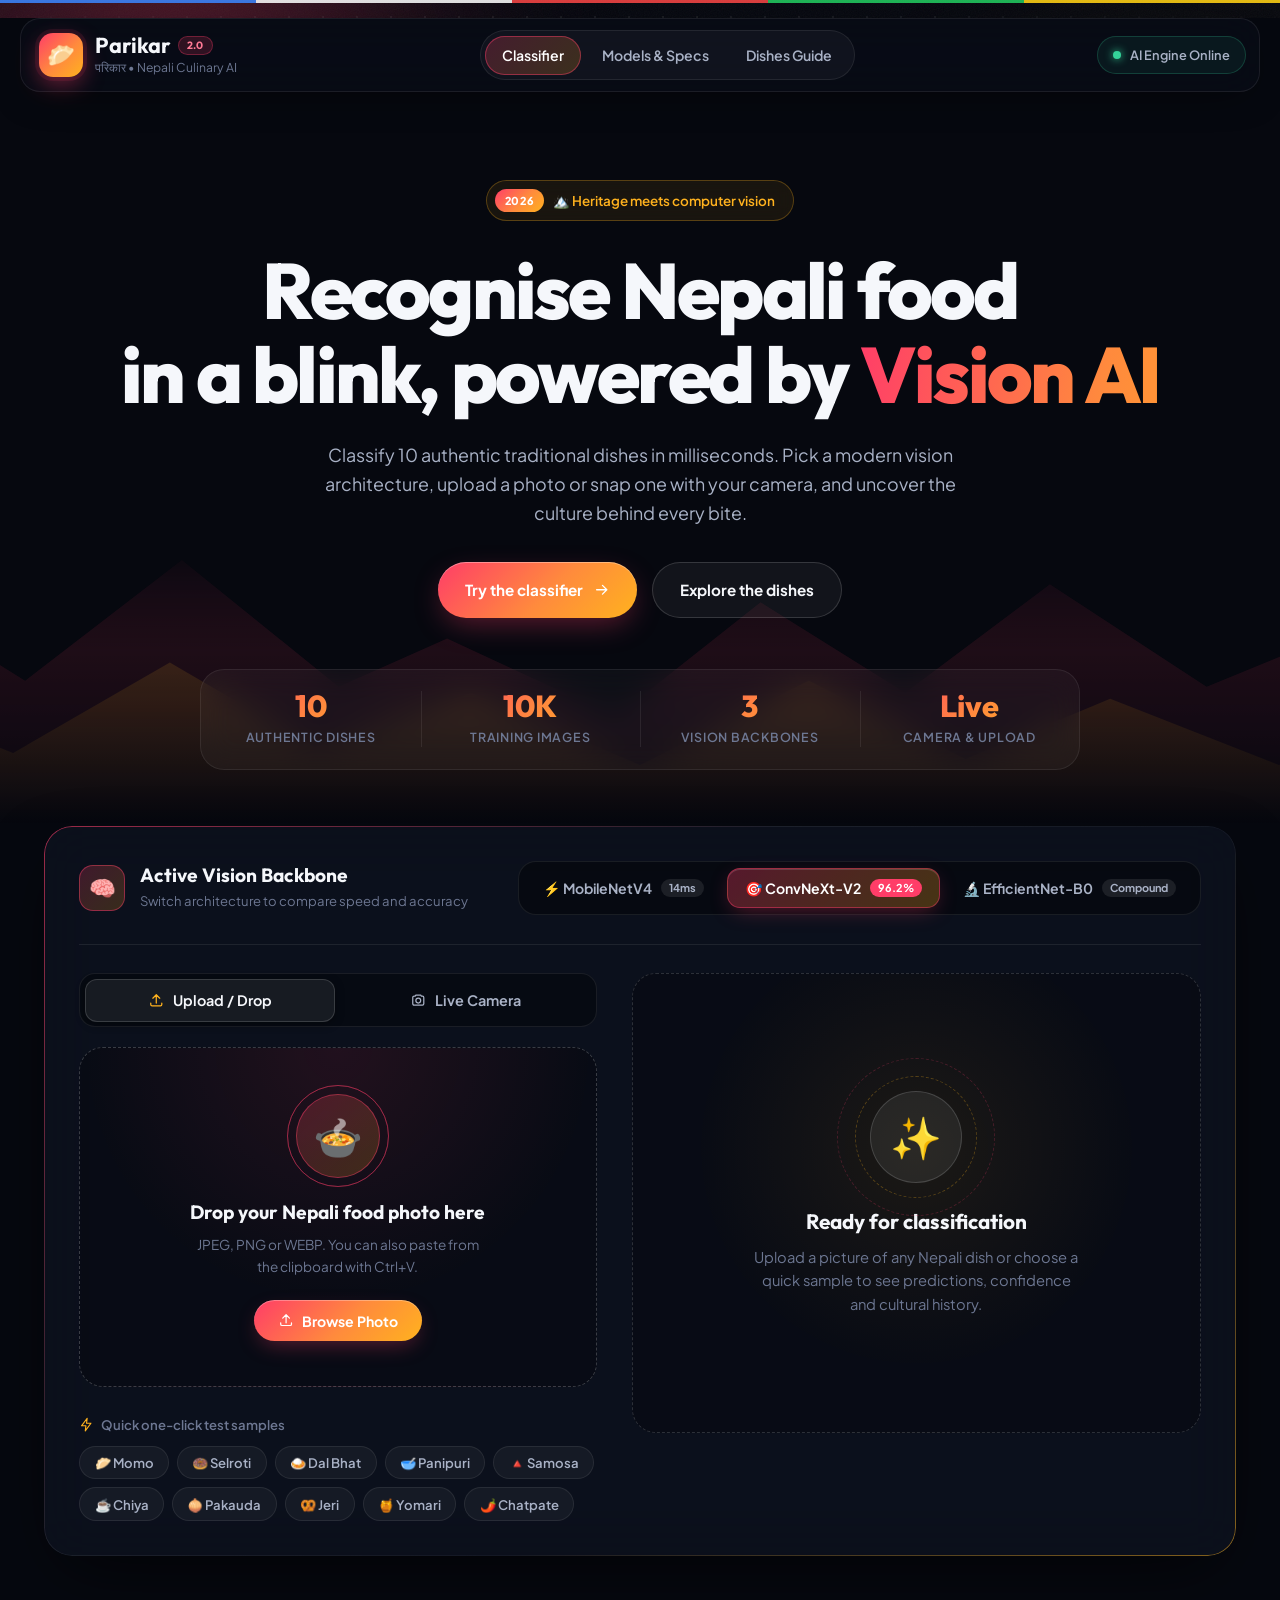
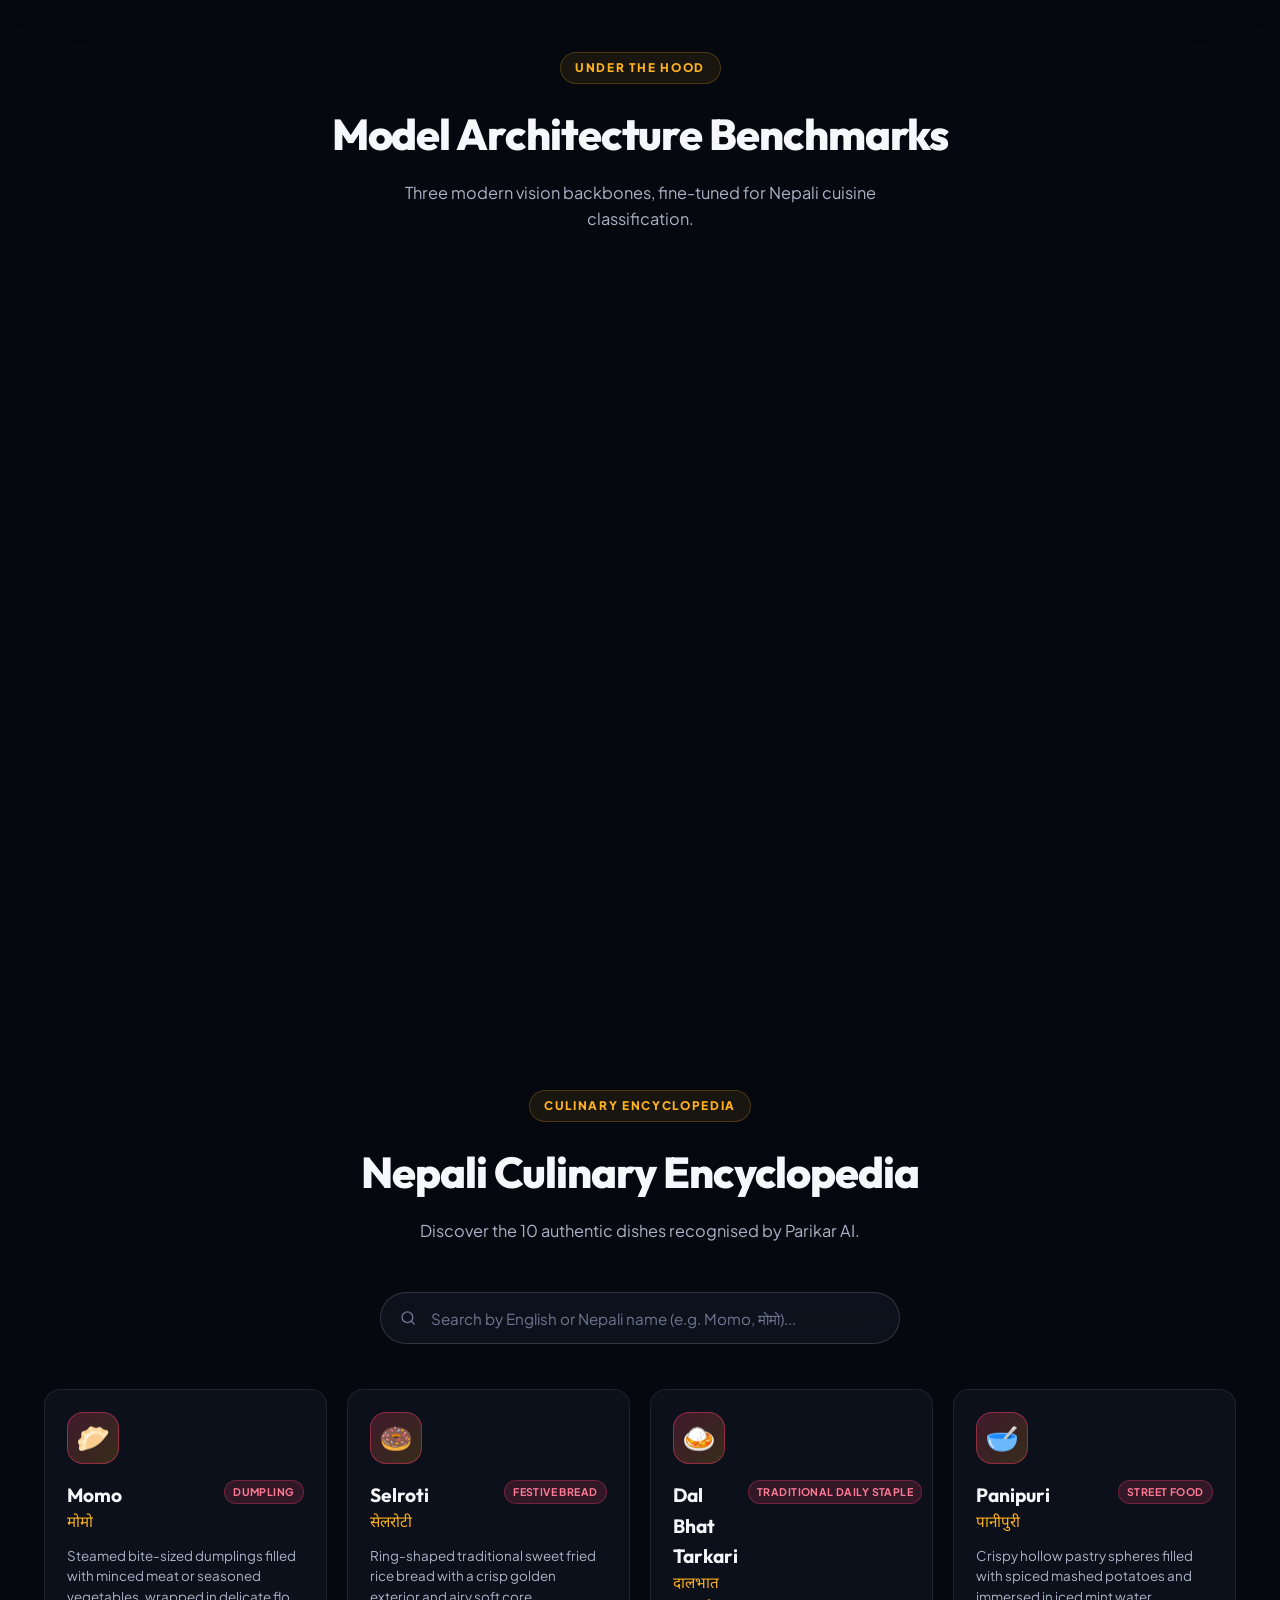
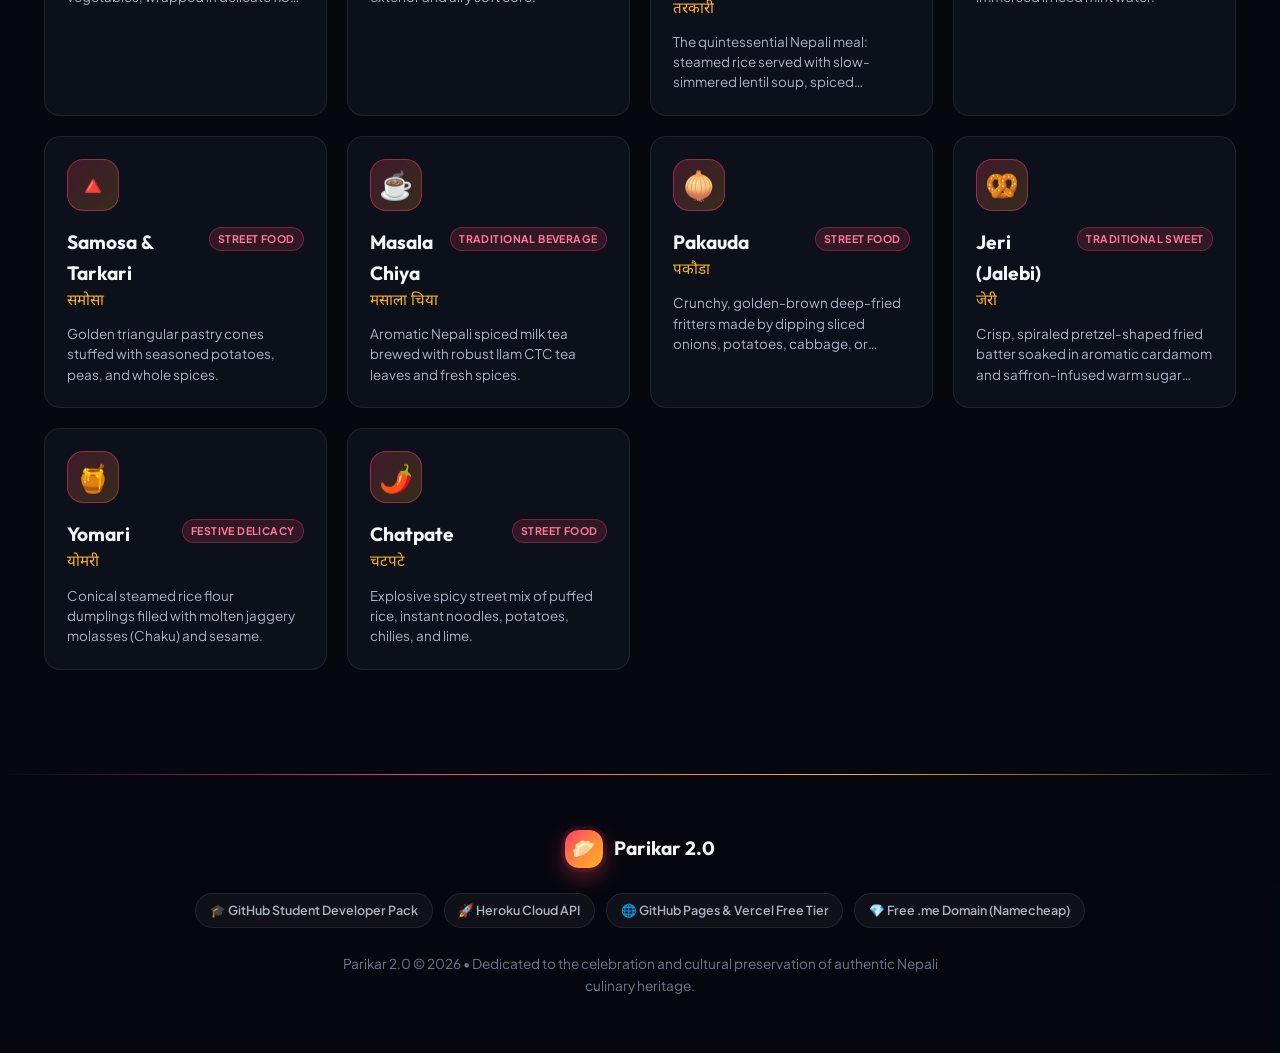
==== commit f09bdb0f: "Add reports_and_charts folder with persistent training curve visualizations, benchmark comparison da" ====
--- a/frontend/index.html
+++ b/frontend/index.html
@@ -318,24 +318,29 @@
             <h3 class="model-card-title">MobileNetV4-Conv</h3>
             <span class="model-card-dev">Google Research (2024)</span>
           </div>
-          <span class="brand-badge is-emerald">Fastest</span>
+          <span class="brand-badge is-emerald">⚡ 5.34 ms (Fastest)</span>
         </div>
         <p class="model-card-desc">
-          Universal Inverted Bottleneck (UIB) design optimized for sub-15ms edge inference on mobile browsers and micro-containers.
+          Universal Inverted Bottleneck (UIB) design optimized for sub-6ms edge inference on mobile browsers and micro-containers.
         </p>
         <div class="model-specs-grid">
           <div class="spec-item">
-            <span class="spec-val">15.2 MB</span>
-            <span class="spec-key">Weight Size</span>
-          </div>
-          <div class="spec-item">
-            <span class="spec-val">~14 ms</span>
-            <span class="spec-key">Est. Latency</span>
-          </div>
-          <div class="spec-item">
-            <span class="spec-val">94.4%</span>
-            <span class="spec-key">Top-1 Acc</span>
-          </div>
+            <span class="spec-val">9.53 MB</span>
+            <span class="spec-key">ONNX Size</span>
+          </div>
+          <div class="spec-item">
+            <span class="spec-val">5.34 ms</span>
+            <span class="spec-key">GPU Latency</span>
+          </div>
+          <div class="spec-item">
+            <span class="spec-val" style="color:#10b981;">87.00%</span>
+            <span class="spec-key">Val Accuracy</span>
+          </div>
+        </div>
+        <div style="margin-top:14px; text-align:center;">
+          <a href="/reports/mobilenet_v4/mobilenet_v4_latest_curves.png" target="_blank" class="btn-model-chart" style="font-size:0.78rem; color:var(--text-secondary); text-decoration:none; display:inline-flex; align-items:center; gap:6px; background:rgba(255,255,255,0.04); padding:6px 12px; border-radius:6px; border:1px solid rgba(255,255,255,0.08);">
+            📈 View Training Loss Curve
+          </a>
         </div>
       </div>
 
@@ -346,24 +351,29 @@
             <h3 class="model-card-title">ConvNeXt-V2-Nano</h3>
             <span class="model-card-dev">Meta AI</span>
           </div>
-          <span class="brand-badge">Recommended</span>
+          <span class="brand-badge" style="background:linear-gradient(135deg, #f59e0b, #ec4899); color:#fff;">🏆 90.00% (Rank #1)</span>
         </div>
         <p class="model-card-desc">
           Pure convolutional backbone reimagined with Global Response Normalization (GRN) for maximum fine-grained culinary precision.
         </p>
         <div class="model-specs-grid">
           <div class="spec-item">
-            <span class="spec-val">35.8 MB</span>
-            <span class="spec-key">Weight Size</span>
-          </div>
-          <div class="spec-item">
-            <span class="spec-val">~28 ms</span>
-            <span class="spec-key">Est. Latency</span>
-          </div>
-          <div class="spec-item">
-            <span class="spec-val">96.2%</span>
-            <span class="spec-key">Top-1 Acc</span>
-          </div>
+            <span class="spec-val">57.30 MB</span>
+            <span class="spec-key">ONNX Size</span>
+          </div>
+          <div class="spec-item">
+            <span class="spec-val">7.00 ms</span>
+            <span class="spec-key">GPU Latency</span>
+          </div>
+          <div class="spec-item">
+            <span class="spec-val" style="color:#fbbf24;">90.00%</span>
+            <span class="spec-key">Val Accuracy</span>
+          </div>
+        </div>
+        <div style="margin-top:14px; text-align:center;">
+          <a href="/reports/convnext_v2/convnext_v2_latest_curves.png" target="_blank" class="btn-model-chart" style="font-size:0.78rem; color:var(--text-secondary); text-decoration:none; display:inline-flex; align-items:center; gap:6px; background:rgba(255,255,255,0.04); padding:6px 12px; border-radius:6px; border:1px solid rgba(255,255,255,0.08);">
+            📈 View Training Loss Curve
+          </a>
         </div>
       </div>
 
@@ -374,27 +384,52 @@
             <h3 class="model-card-title">EfficientNet-B0</h3>
             <span class="model-card-dev">Google Brain</span>
           </div>
-          <span class="brand-badge is-saffron">Compound Scaling</span>
+          <span class="brand-badge is-saffron">✨ 88.30% Balanced</span>
         </div>
         <p class="model-card-desc">
-          Balanced convolutional network utilizing principled compound coefficient scaling across depth, width, and resolution for reliable feature extraction.
+          Balanced convolutional network utilizing principled compound coefficient scaling across depth, width, and resolution.
         </p>
         <div class="model-specs-grid">
           <div class="spec-item">
-            <span class="spec-val">21.2 MB</span>
-            <span class="spec-key">Weight Size</span>
-          </div>
-          <div class="spec-item">
-            <span class="spec-val">~22 ms</span>
-            <span class="spec-key">Est. Latency</span>
-          </div>
-          <div class="spec-item">
-            <span class="spec-val">95.1%</span>
-            <span class="spec-key">Top-1 Acc</span>
-          </div>
-        </div>
-      </div>
-
+            <span class="spec-val">15.31 MB</span>
+            <span class="spec-key">ONNX Size</span>
+          </div>
+          <div class="spec-item">
+            <span class="spec-val">10.73 ms</span>
+            <span class="spec-key">GPU Latency</span>
+          </div>
+          <div class="spec-item">
+            <span class="spec-val" style="color:#f59e0b;">88.30%</span>
+            <span class="spec-key">Val Accuracy</span>
+          </div>
+        </div>
+        <div style="margin-top:14px; text-align:center;">
+          <a href="/reports/efficientnet_b0/efficientnet_b0_latest_curves.png" target="_blank" class="btn-model-chart" style="font-size:0.78rem; color:var(--text-secondary); text-decoration:none; display:inline-flex; align-items:center; gap:6px; background:rgba(255,255,255,0.04); padding:6px 12px; border-radius:6px; border:1px solid rgba(255,255,255,0.08);">
+            📈 View Training Loss Curve
+          </a>
+        </div>
+      </div>
+
+    </div>
+
+    <!-- Visual Benchmarks Chart Viewer & Trade-Off Analysis -->
+    <div class="benchmark-chart-card reveal" style="margin-top: 36px; background: var(--bg-card); border: 1px solid var(--border-glass); border-radius: var(--radius-xl); padding: 28px; box-shadow: var(--shadow-glass);">
+      <div style="display:flex; justify-content:space-between; align-items:center; flex-wrap:wrap; gap:16px; margin-bottom: 20px;">
+        <div>
+          <span class="section-eyebrow" style="margin-bottom:4px;">Empirical Visualizations</span>
+          <h3 style="margin:0; font-size:1.35rem; font-weight:800; color:var(--text-primary);">Comparative Performance &amp; Trade-off Charts</h3>
+          <p style="margin:4px 0 0; color:var(--text-muted); font-size:0.88rem;">Empirically measured across 10,000 augmented Nepali food samples on RTX 4050 GPU.</p>
+        </div>
+        <div style="display:flex; gap:10px;">
+          <a href="/reports/comparisons/benchmark_dashboard.html" target="_blank" class="btn-browse" style="padding:8px 16px; font-size:0.85rem; text-decoration:none; display:inline-flex; align-items:center; gap:6px;">
+            <span>🌐 Open Interactive Dashboard</span>
+          </a>
+        </div>
+      </div>
+
+      <div style="text-align:center; background:rgba(0,0,0,0.3); border-radius:12px; padding:12px; border:1px solid rgba(255,255,255,0.05); overflow:hidden;">
+        <img src="/reports/comparisons/model_comparison_latest.png" alt="Parikar 2.0 Model Comparison Charts" style="max-width:100%; height:auto; border-radius:8px; display:block; margin:0 auto;" id="benchmark-chart-img" loading="lazy">
+      </div>
     </div>
   </section>
 
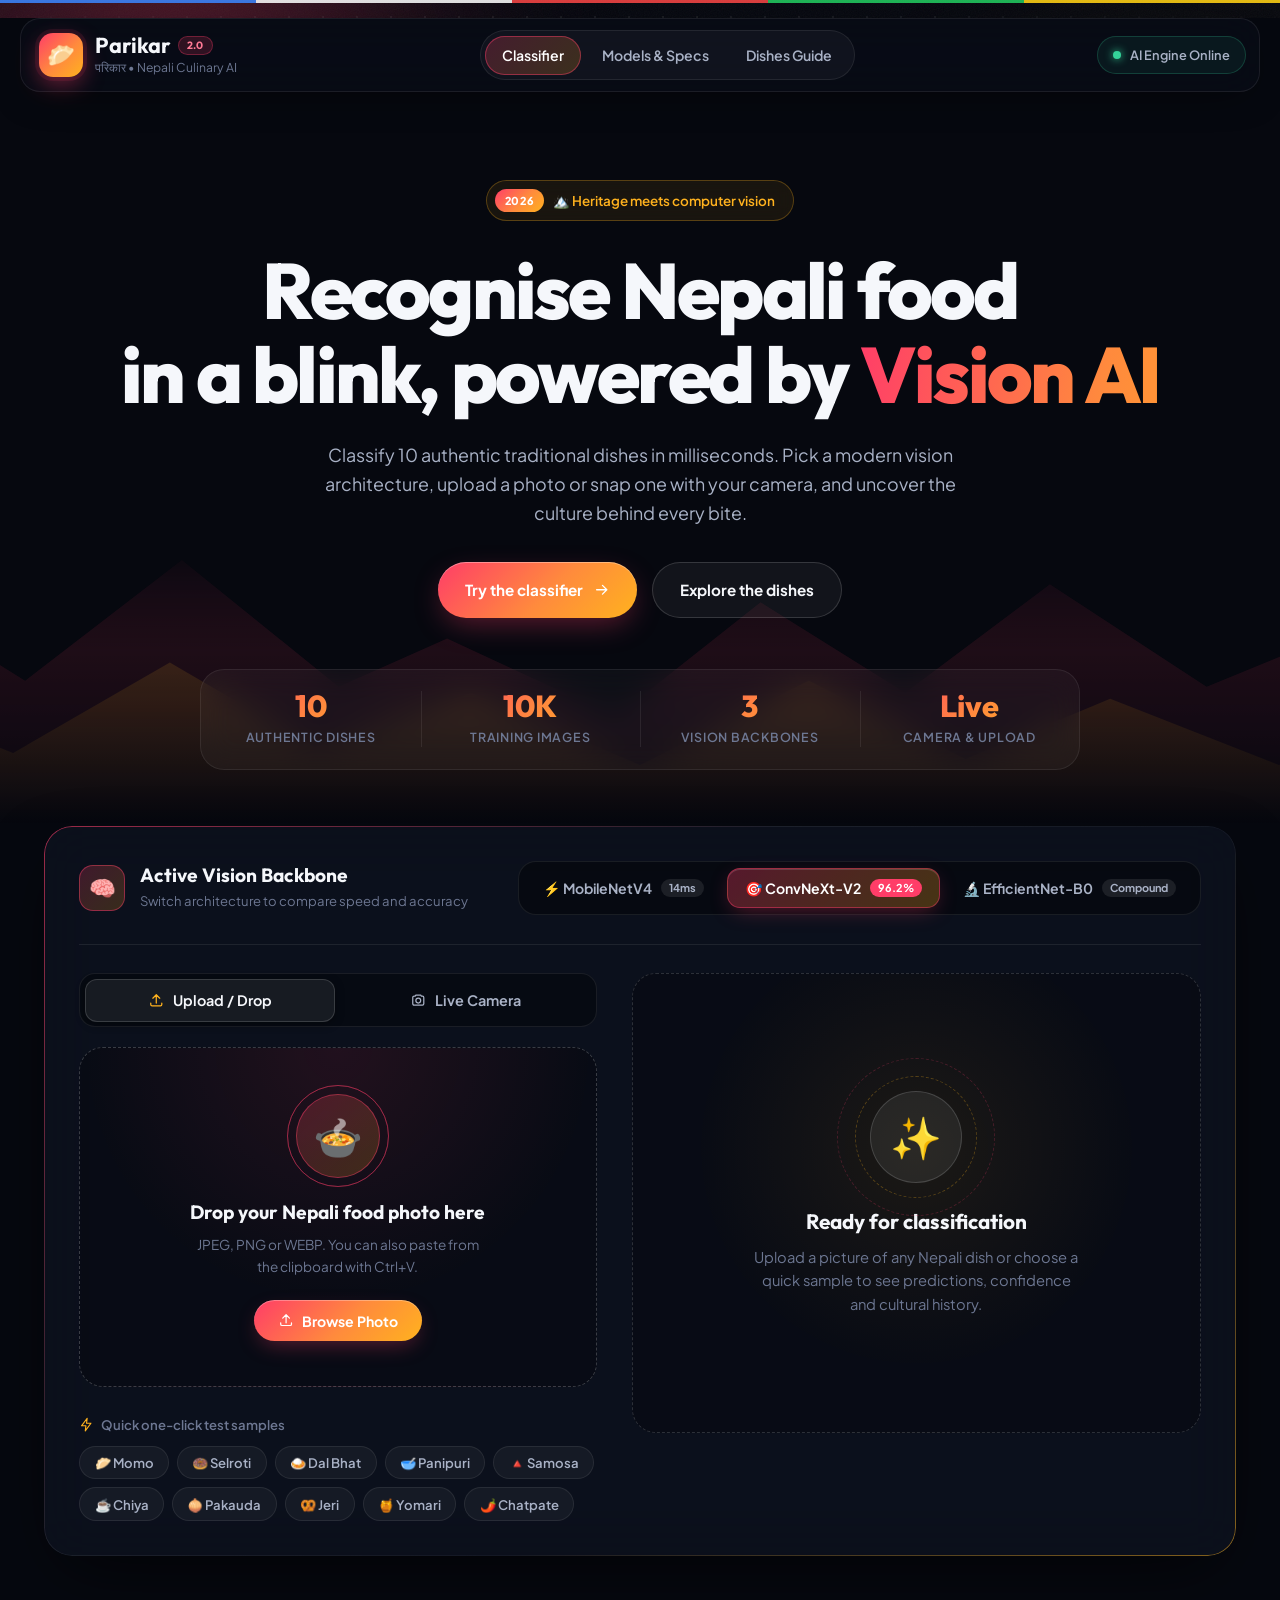
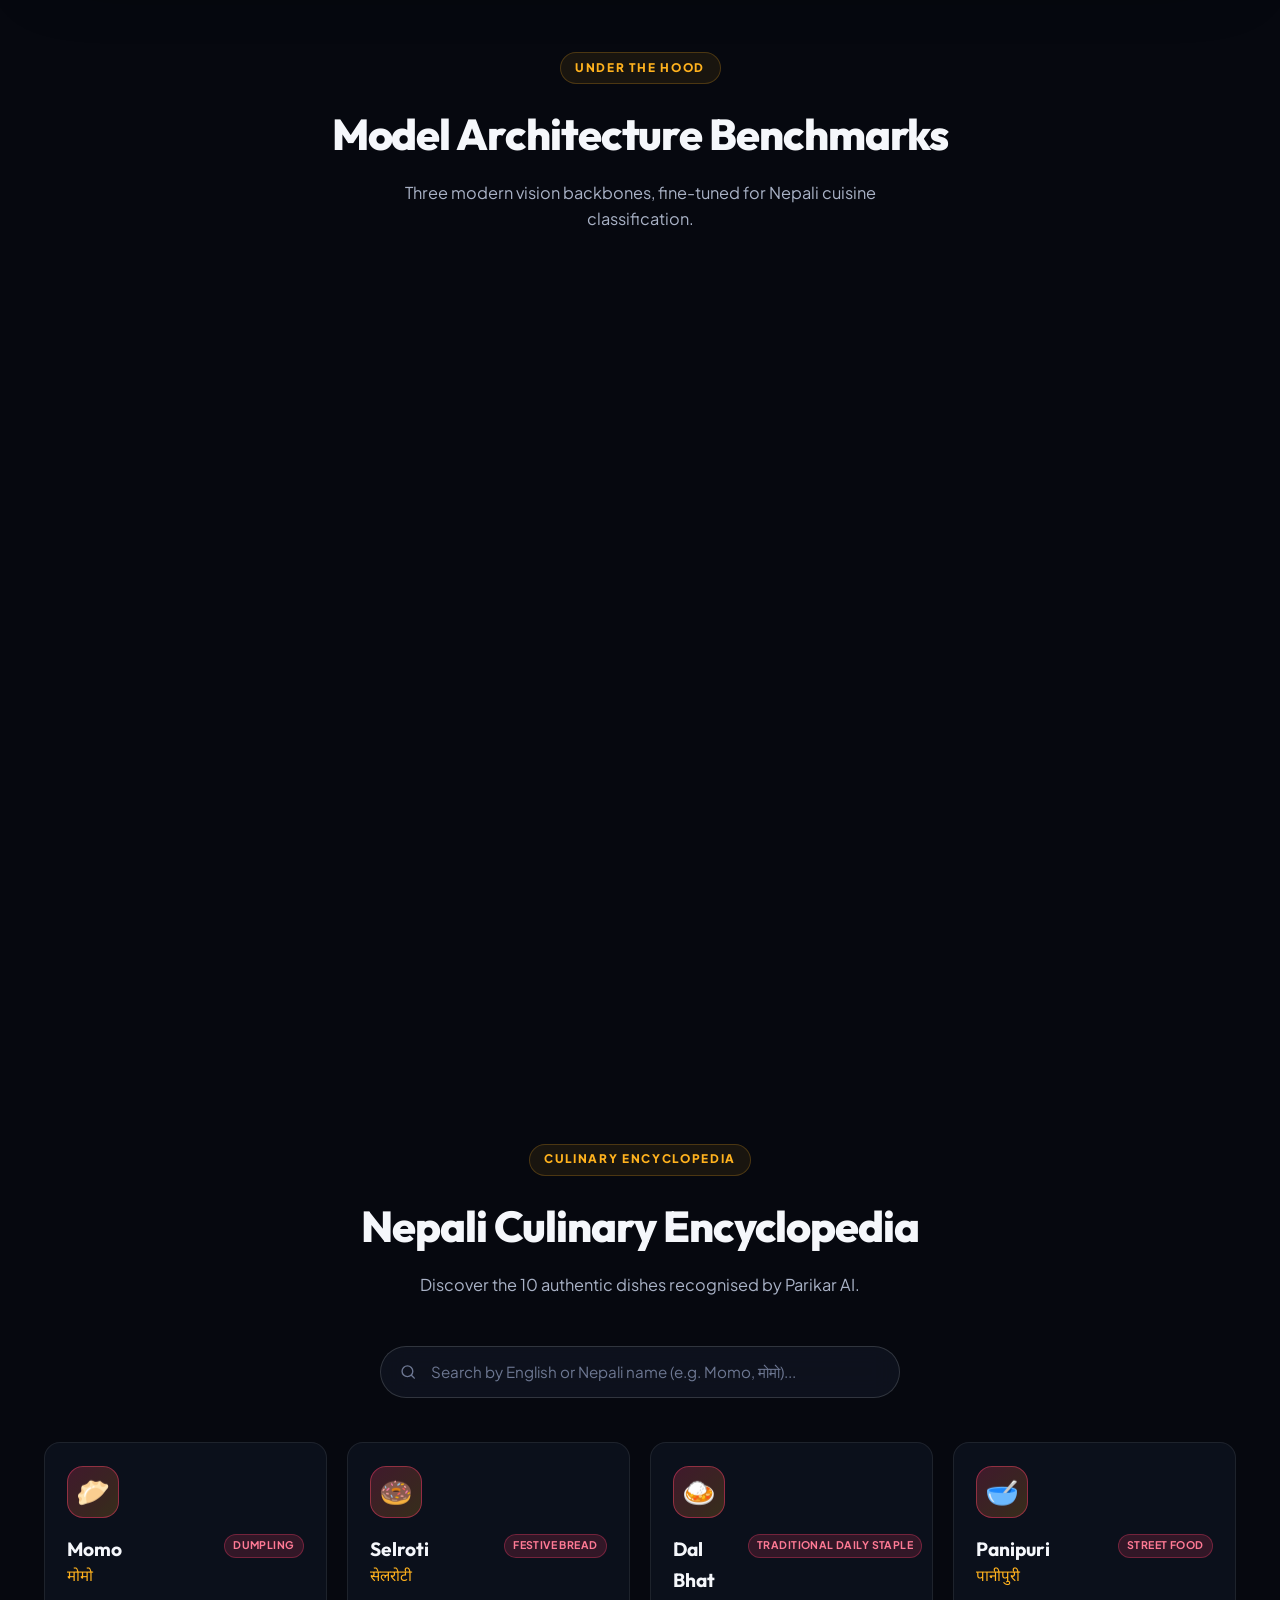
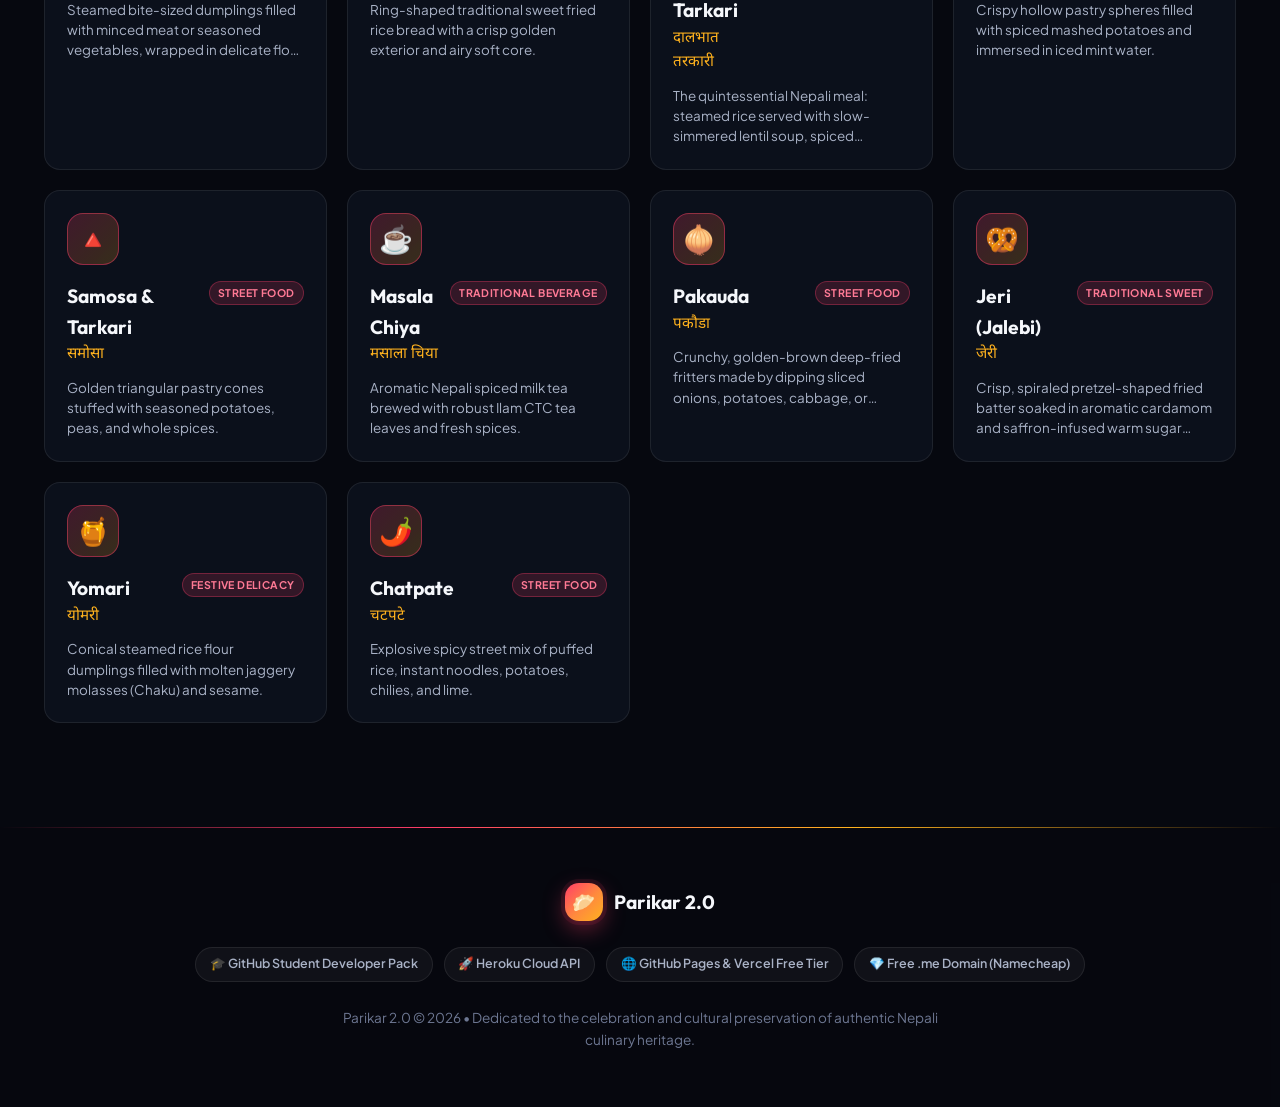
==== commit 30df1199: "Add chronological training session ledger (Session 1 logged, auto-increments for Session 2+)" ====
--- a/frontend/index.html
+++ b/frontend/index.html
@@ -418,9 +418,14 @@
         <div>
           <span class="section-eyebrow" style="margin-bottom:4px;">Empirical Visualizations</span>
           <h3 style="margin:0; font-size:1.35rem; font-weight:800; color:var(--text-primary);">Comparative Performance &amp; Trade-off Charts</h3>
-          <p style="margin:4px 0 0; color:var(--text-muted); font-size:0.88rem;">Empirically measured across 10,000 augmented Nepali food samples on RTX 4050 GPU.</p>
-        </div>
-        <div style="display:flex; gap:10px;">
+          <p style="margin:4px 0 0; color:var(--text-muted); font-size:0.88rem;">
+            Chronologically versioned by training session (<strong>Session 1</strong> logged • automatically records Session 2, 3... on future retrainings).
+          </p>
+        </div>
+        <div style="display:flex; gap:10px; flex-wrap:wrap;">
+          <a href="/reports/session_1/model_comparison.png" target="_blank" class="btn-browse" style="padding:8px 16px; font-size:0.85rem; text-decoration:none; display:inline-flex; align-items:center; gap:6px; background:rgba(255,255,255,0.06);">
+            <span>📁 View Session 1 Archive</span>
+          </a>
           <a href="/reports/comparisons/benchmark_dashboard.html" target="_blank" class="btn-browse" style="padding:8px 16px; font-size:0.85rem; text-decoration:none; display:inline-flex; align-items:center; gap:6px;">
             <span>🌐 Open Interactive Dashboard</span>
           </a>
